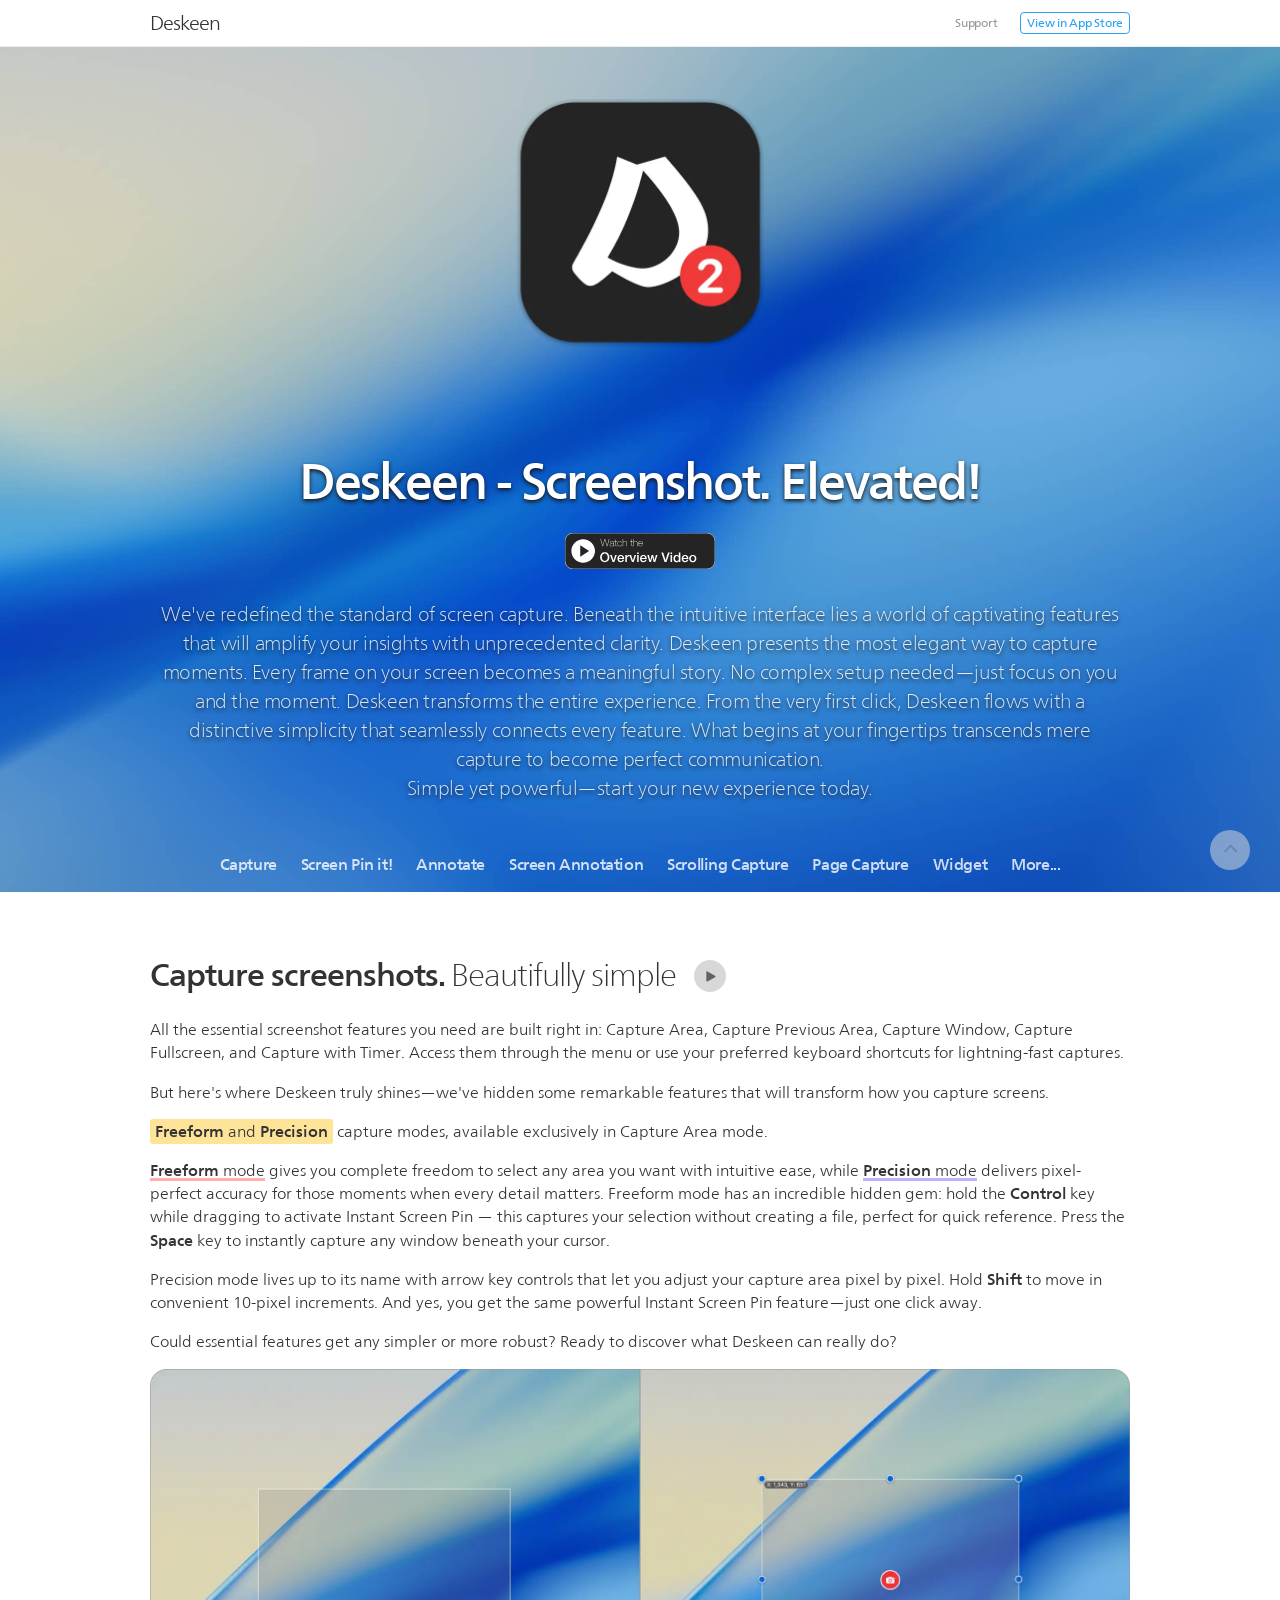
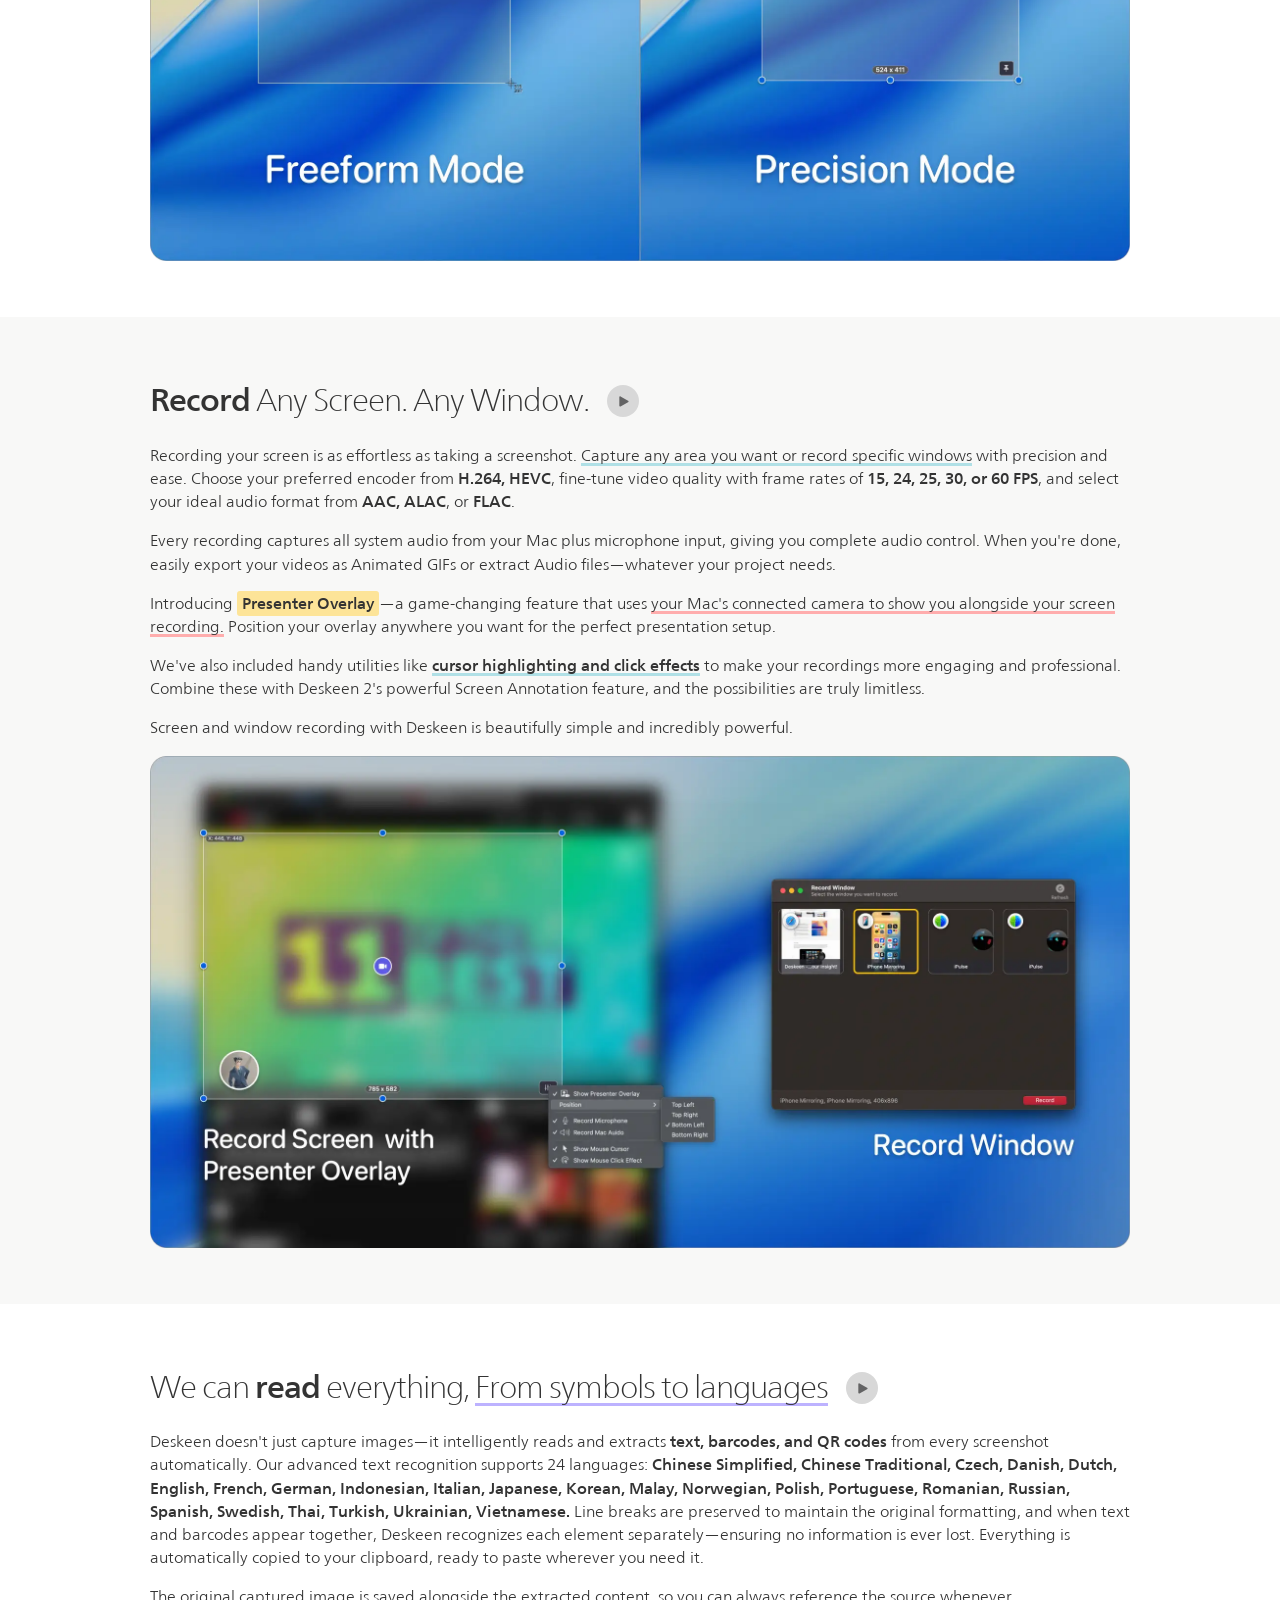
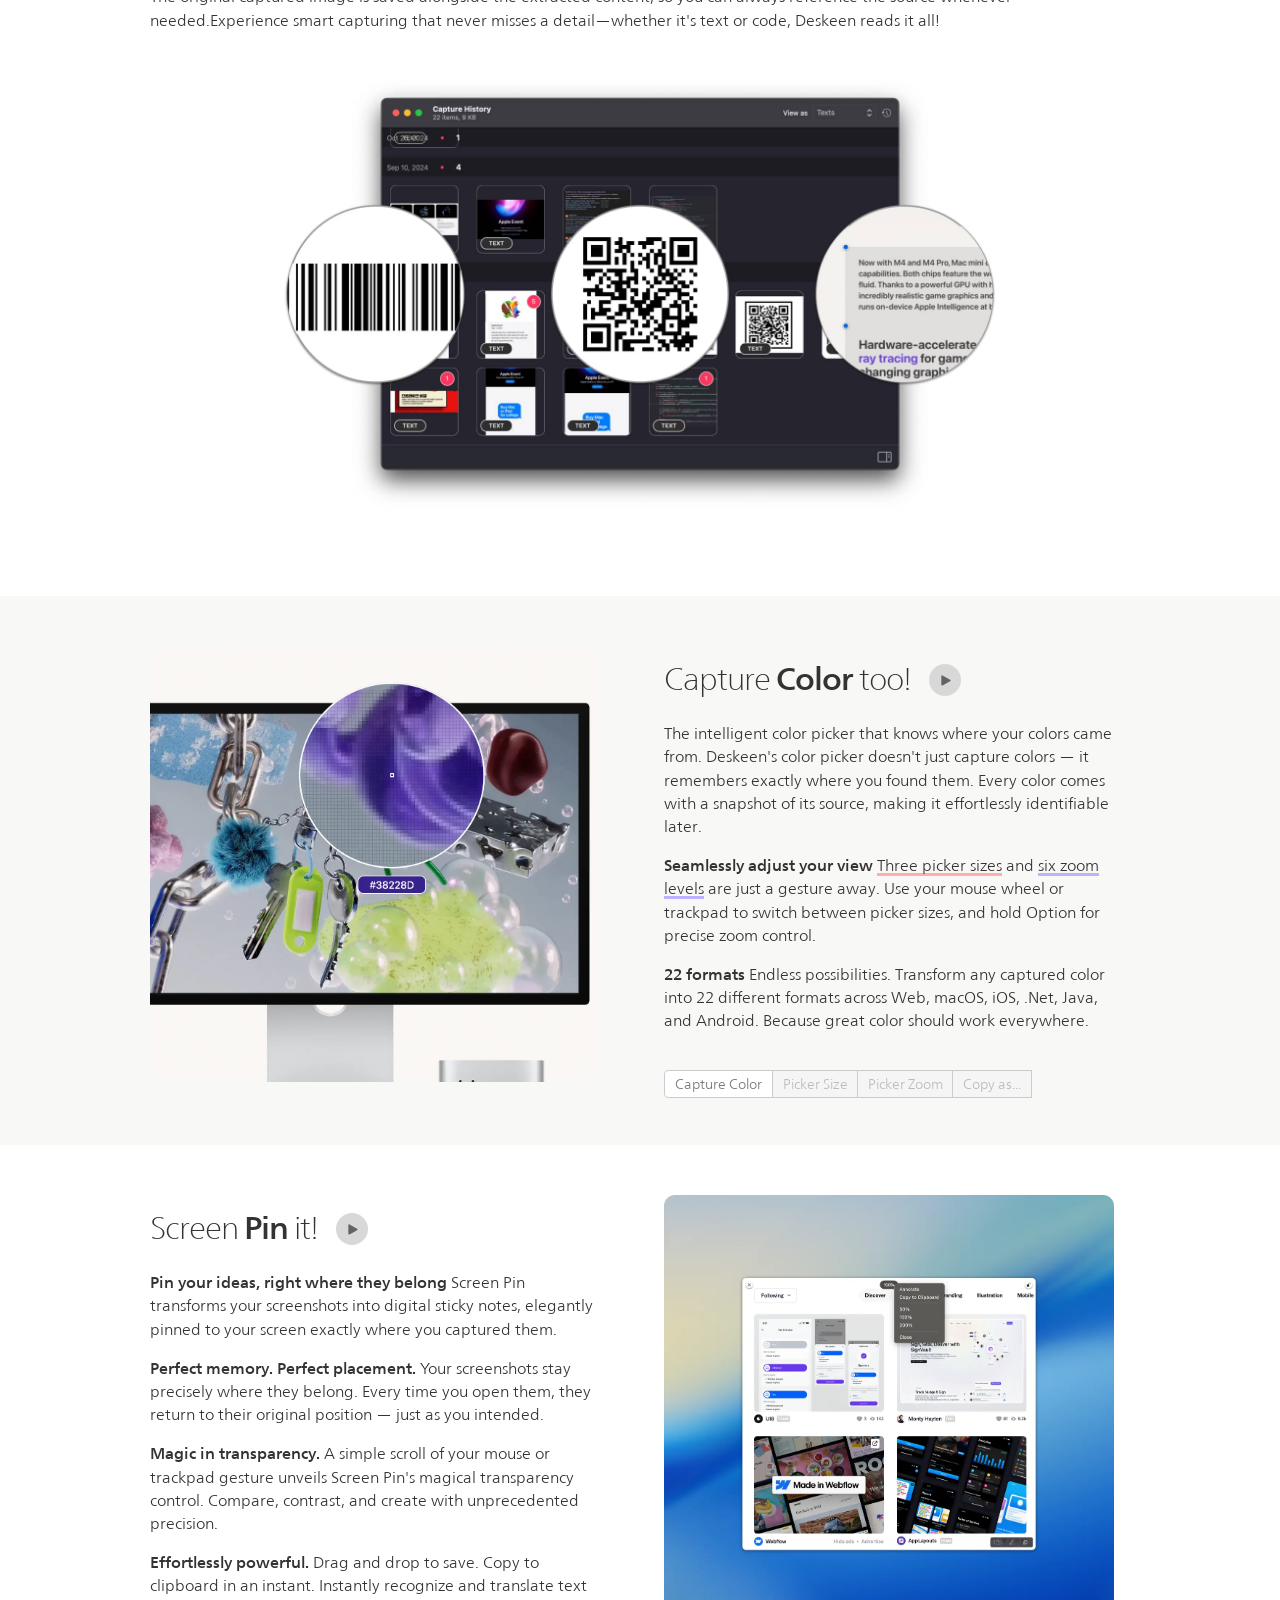
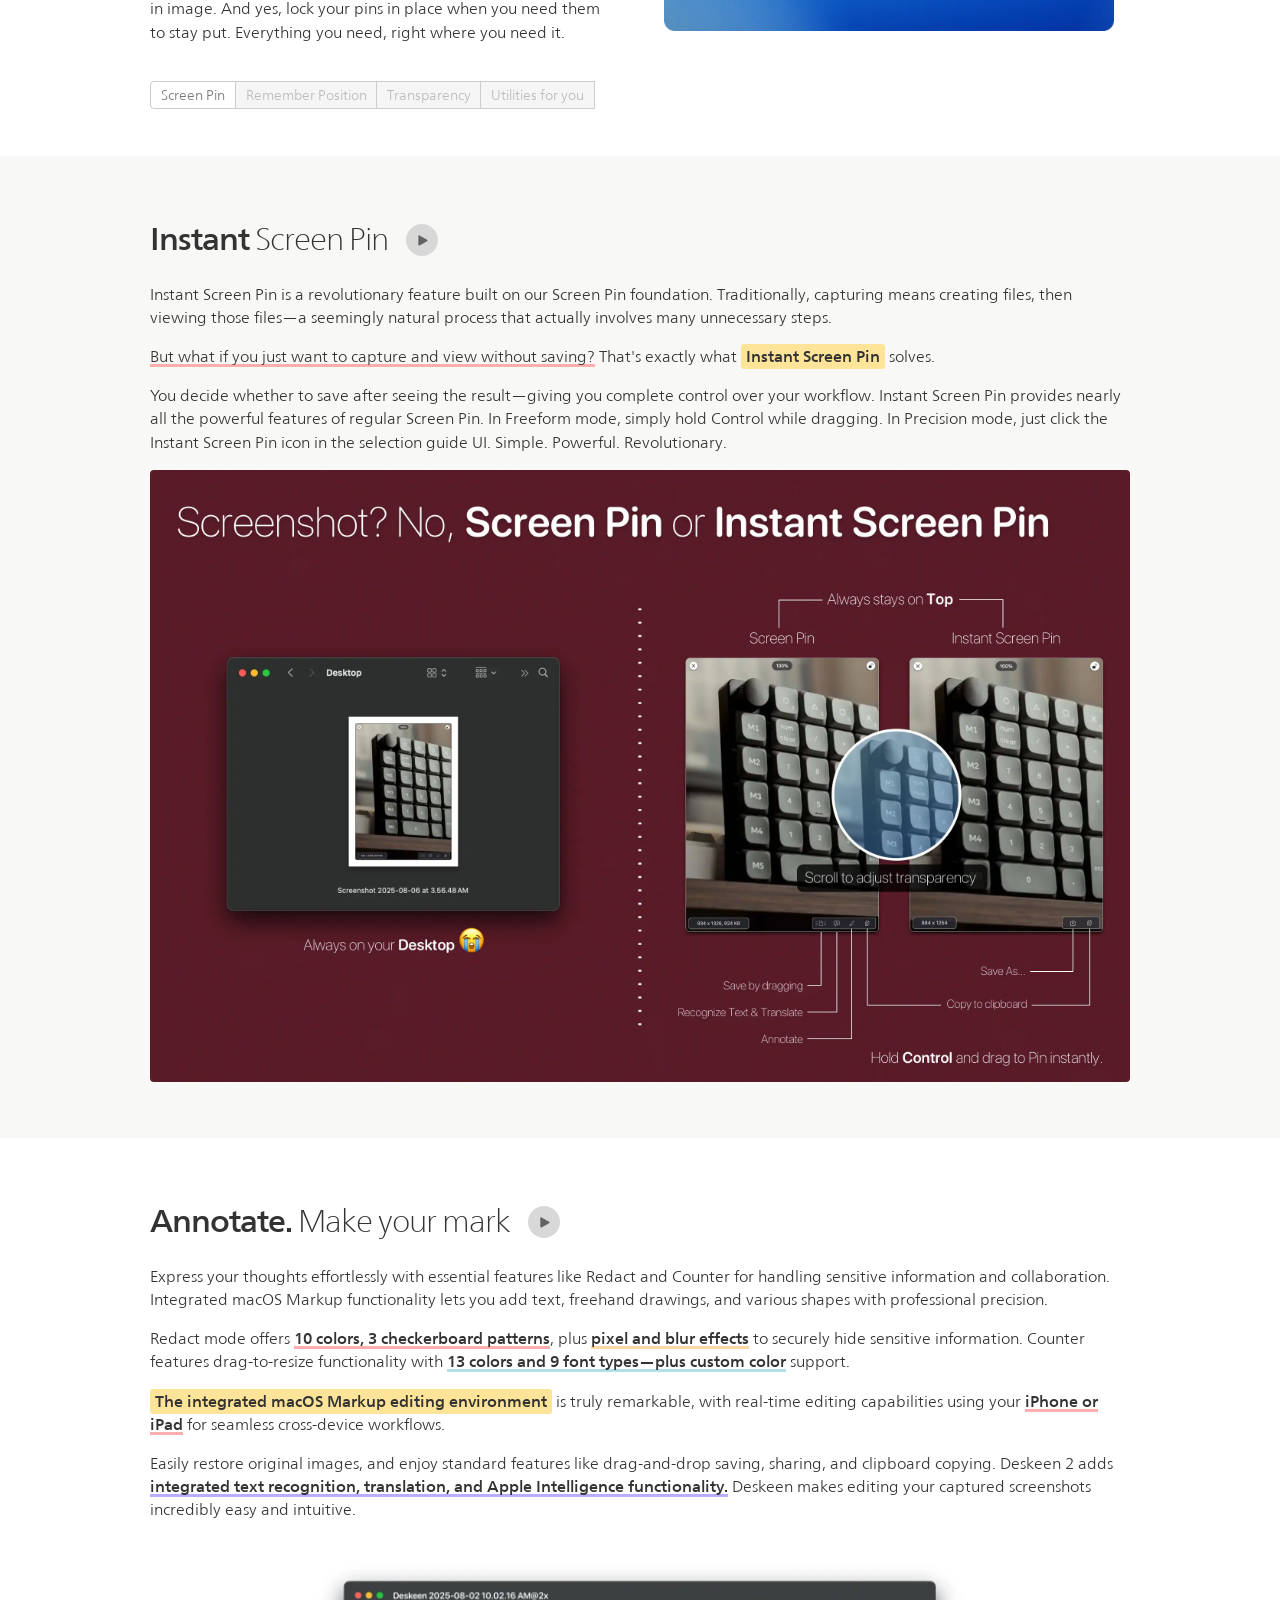
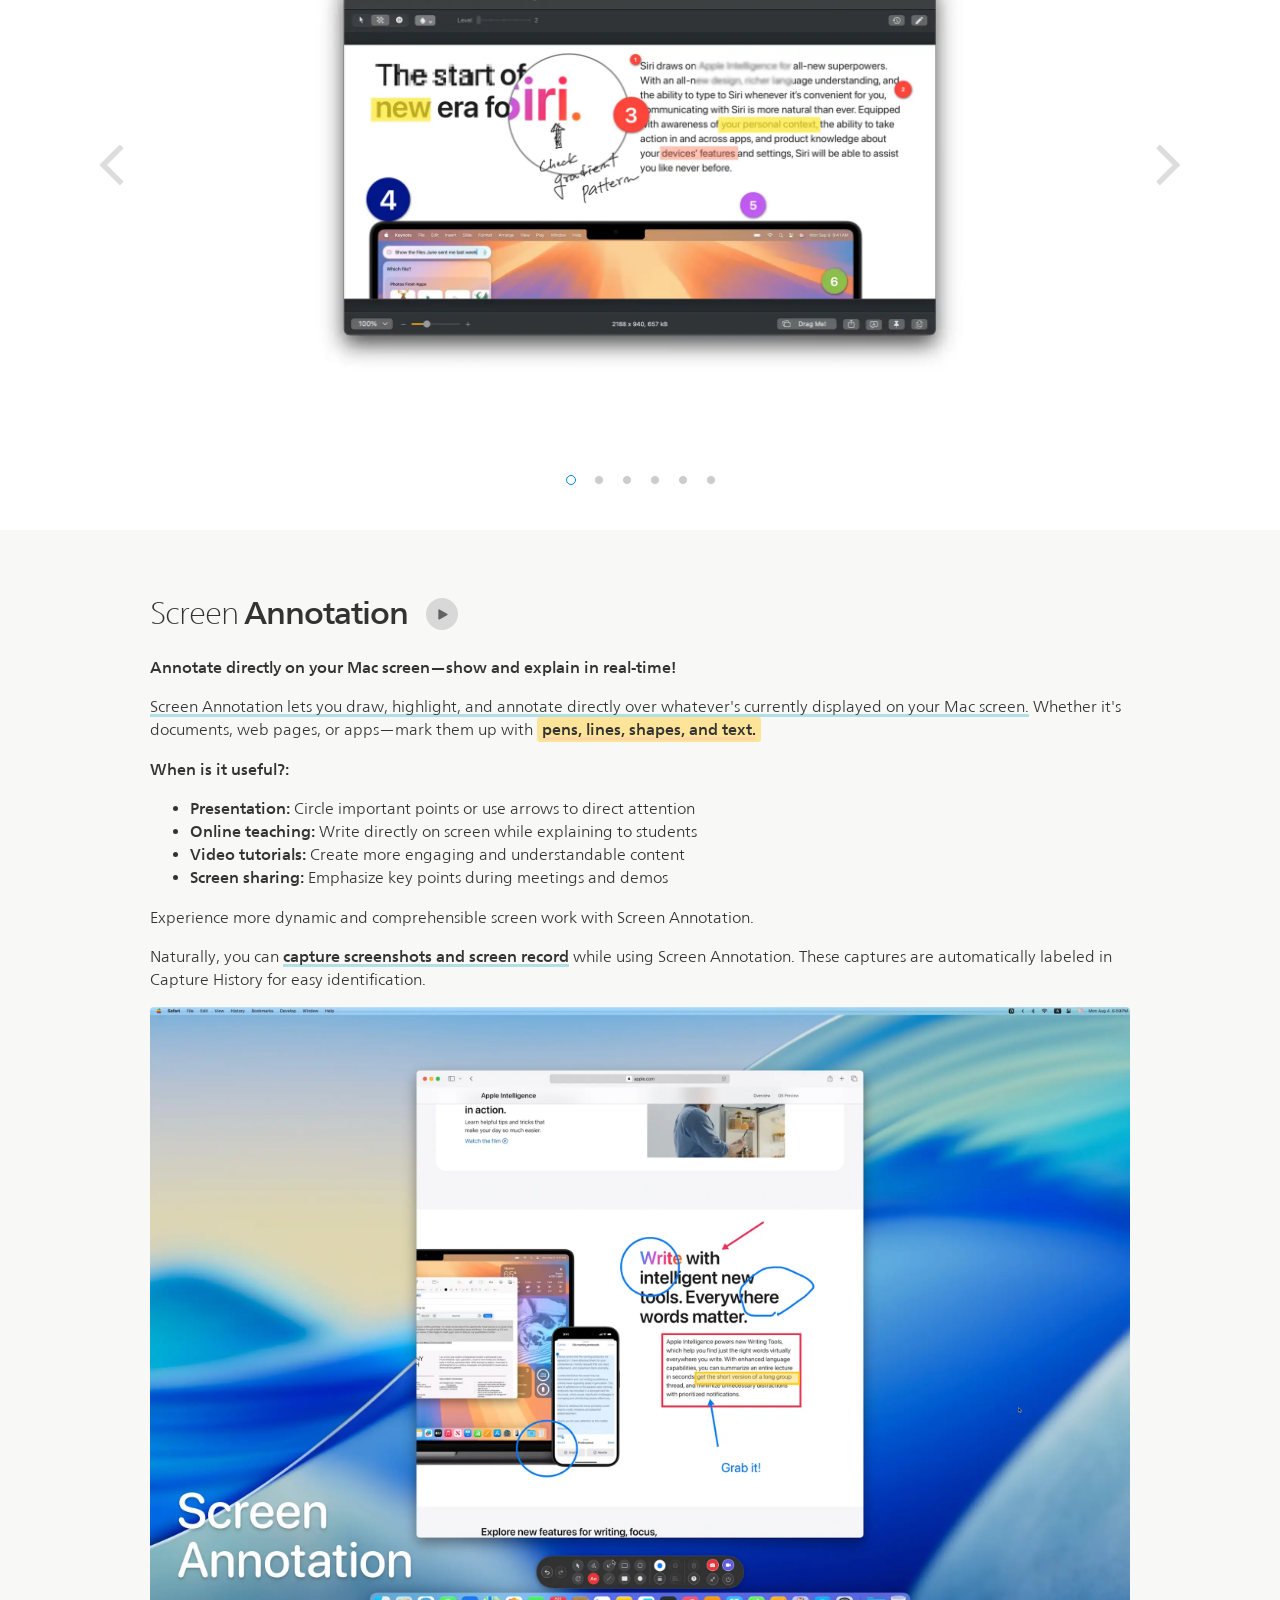
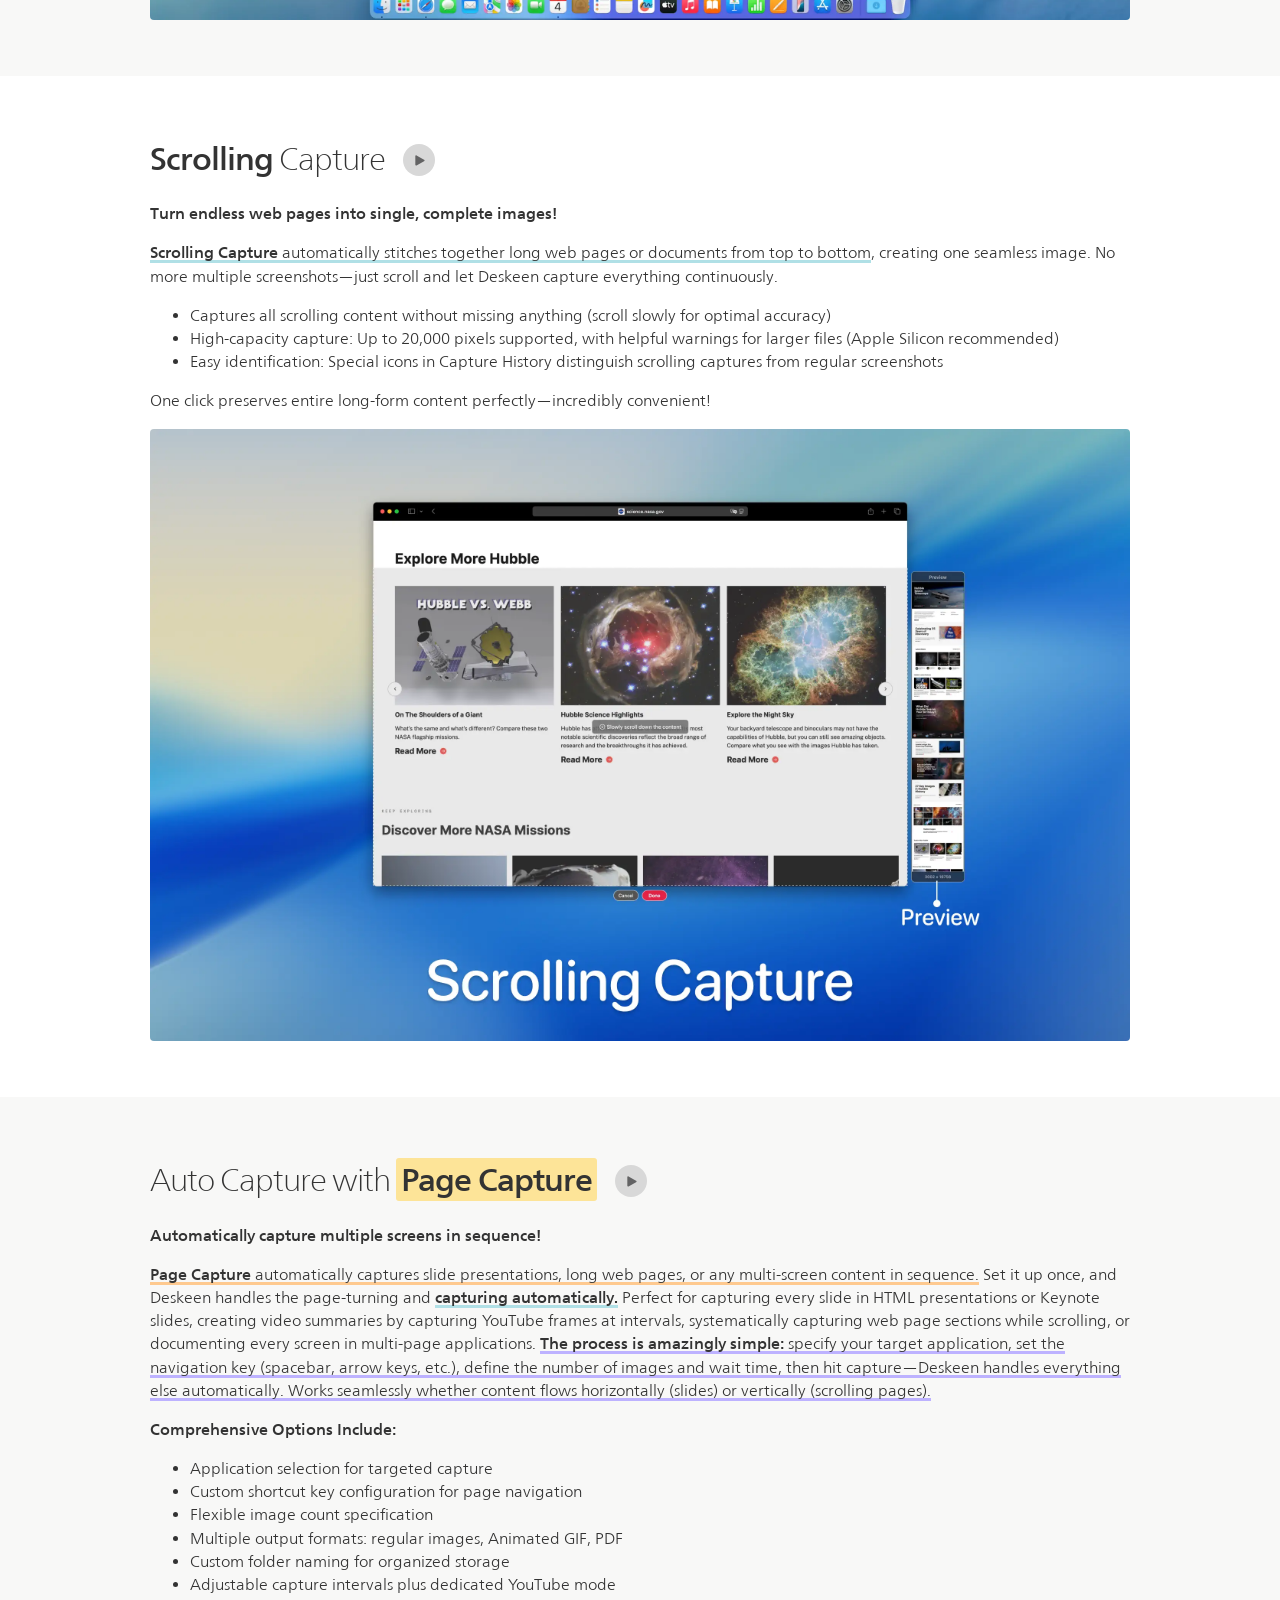
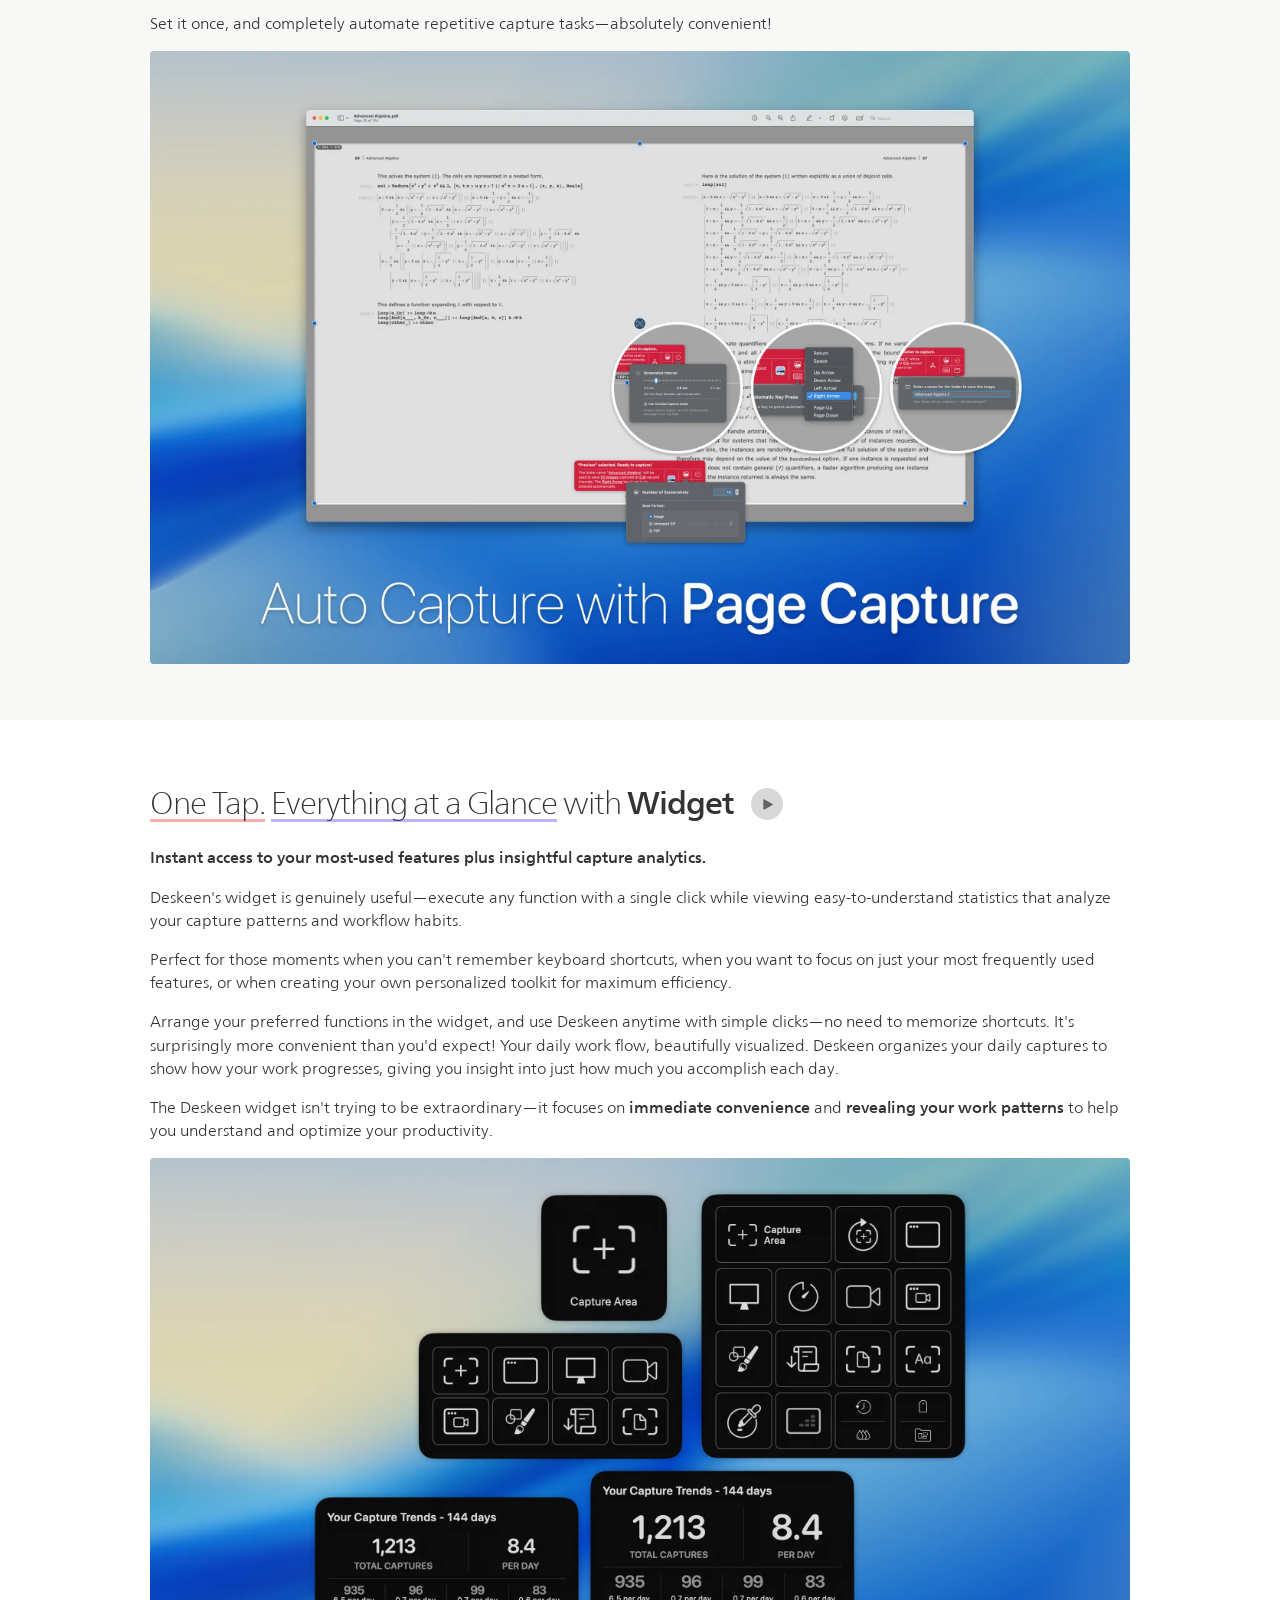
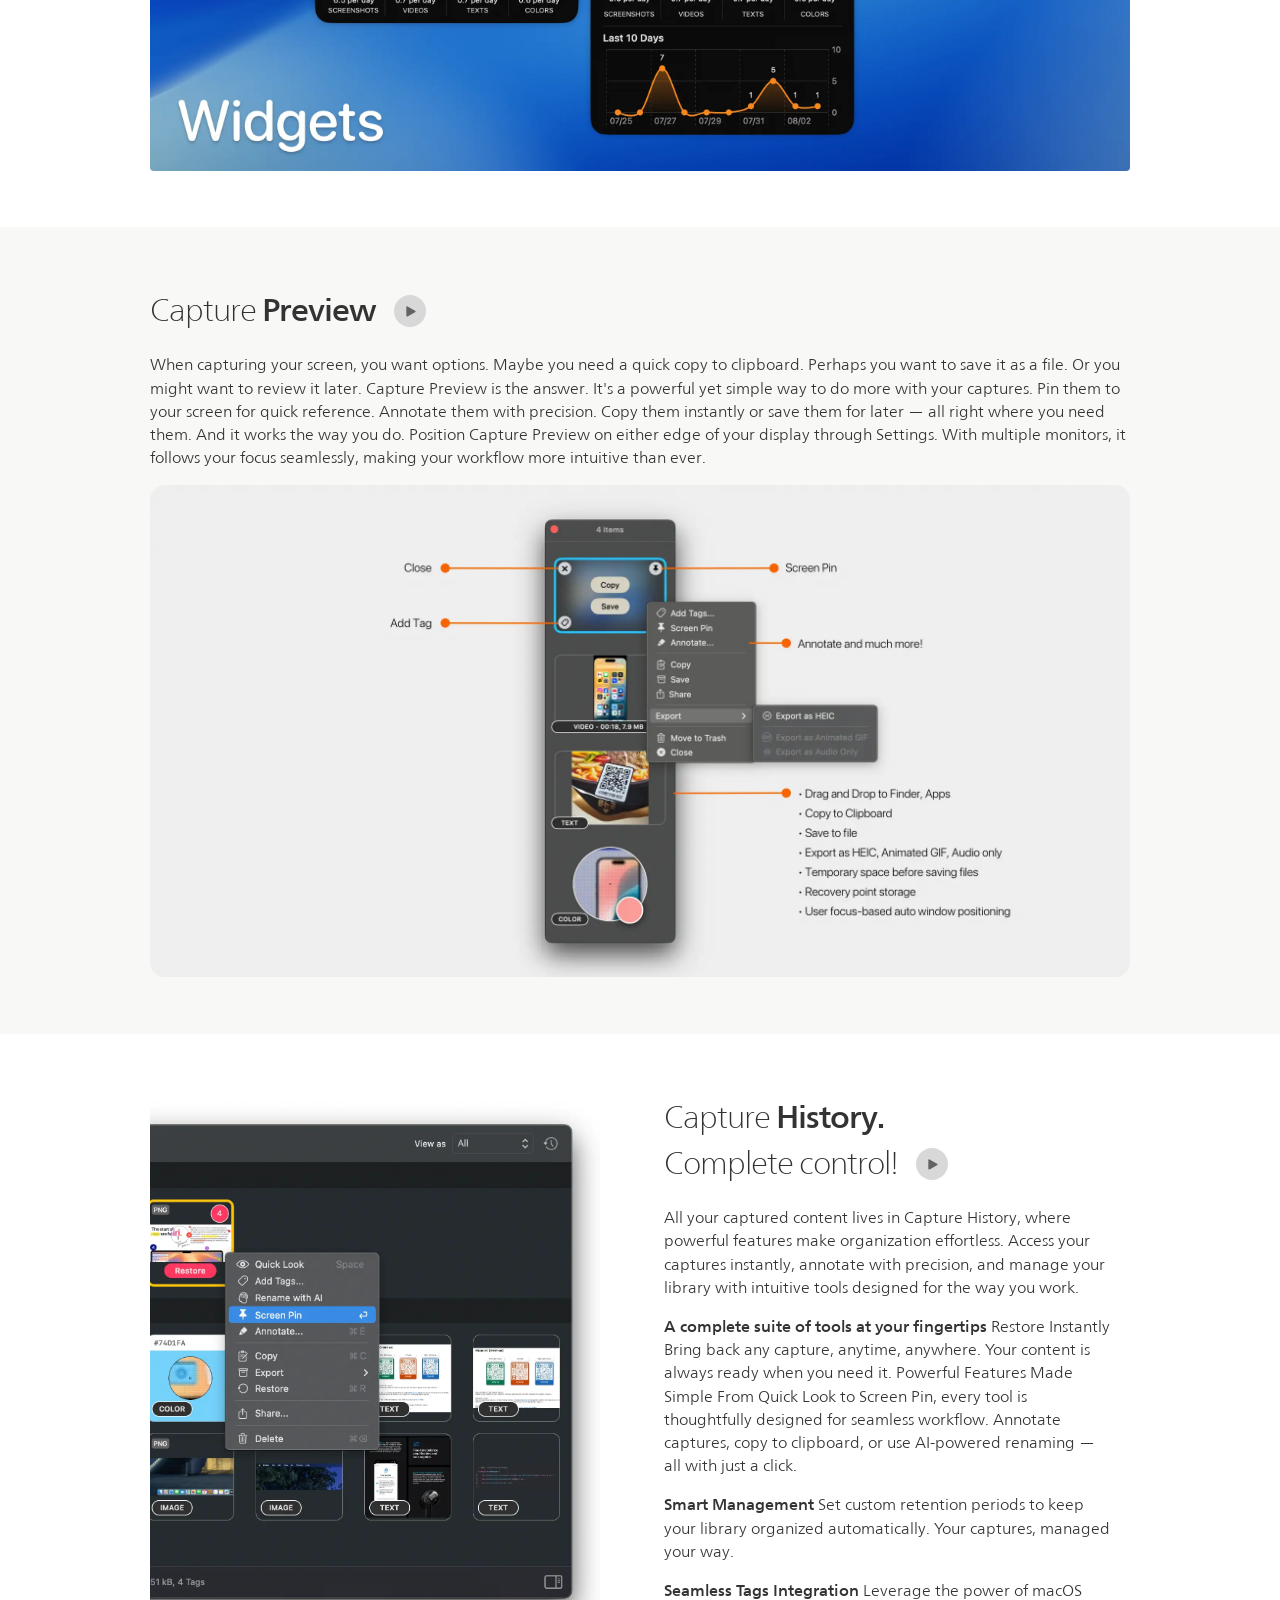
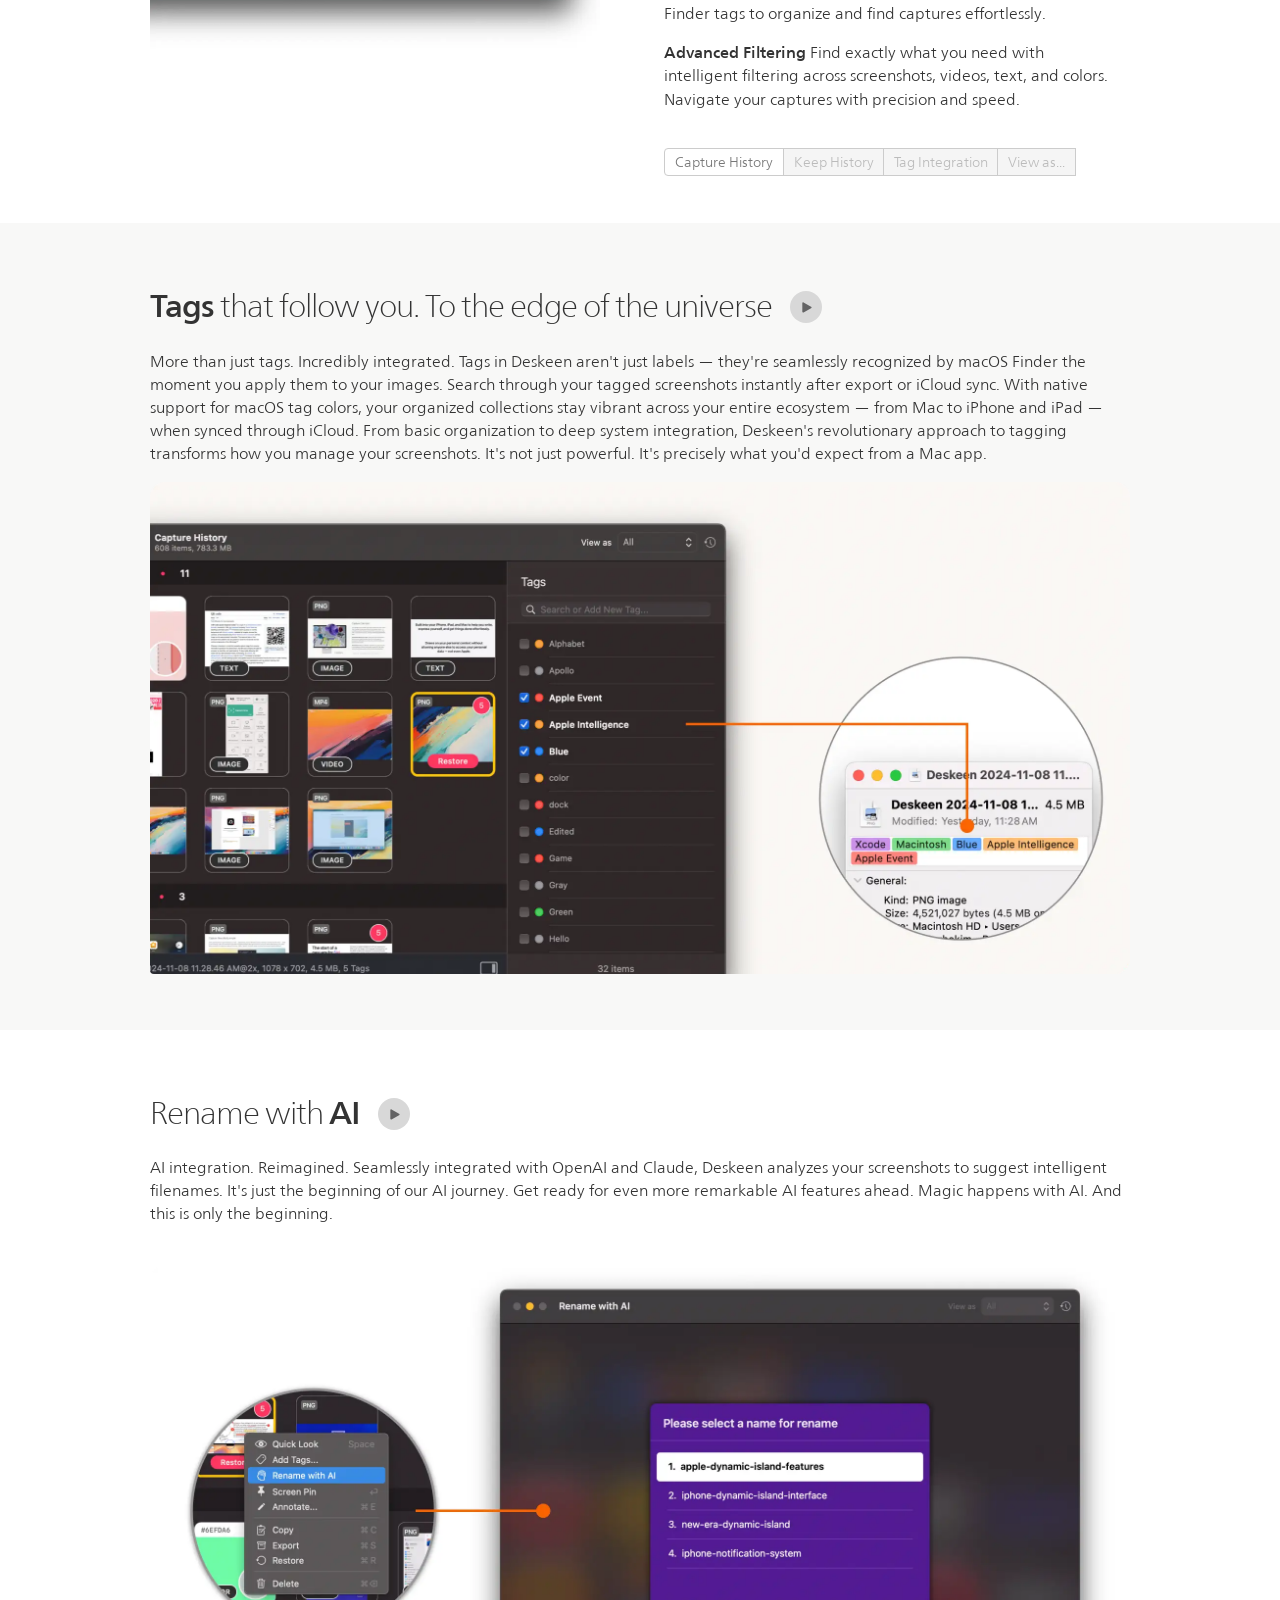
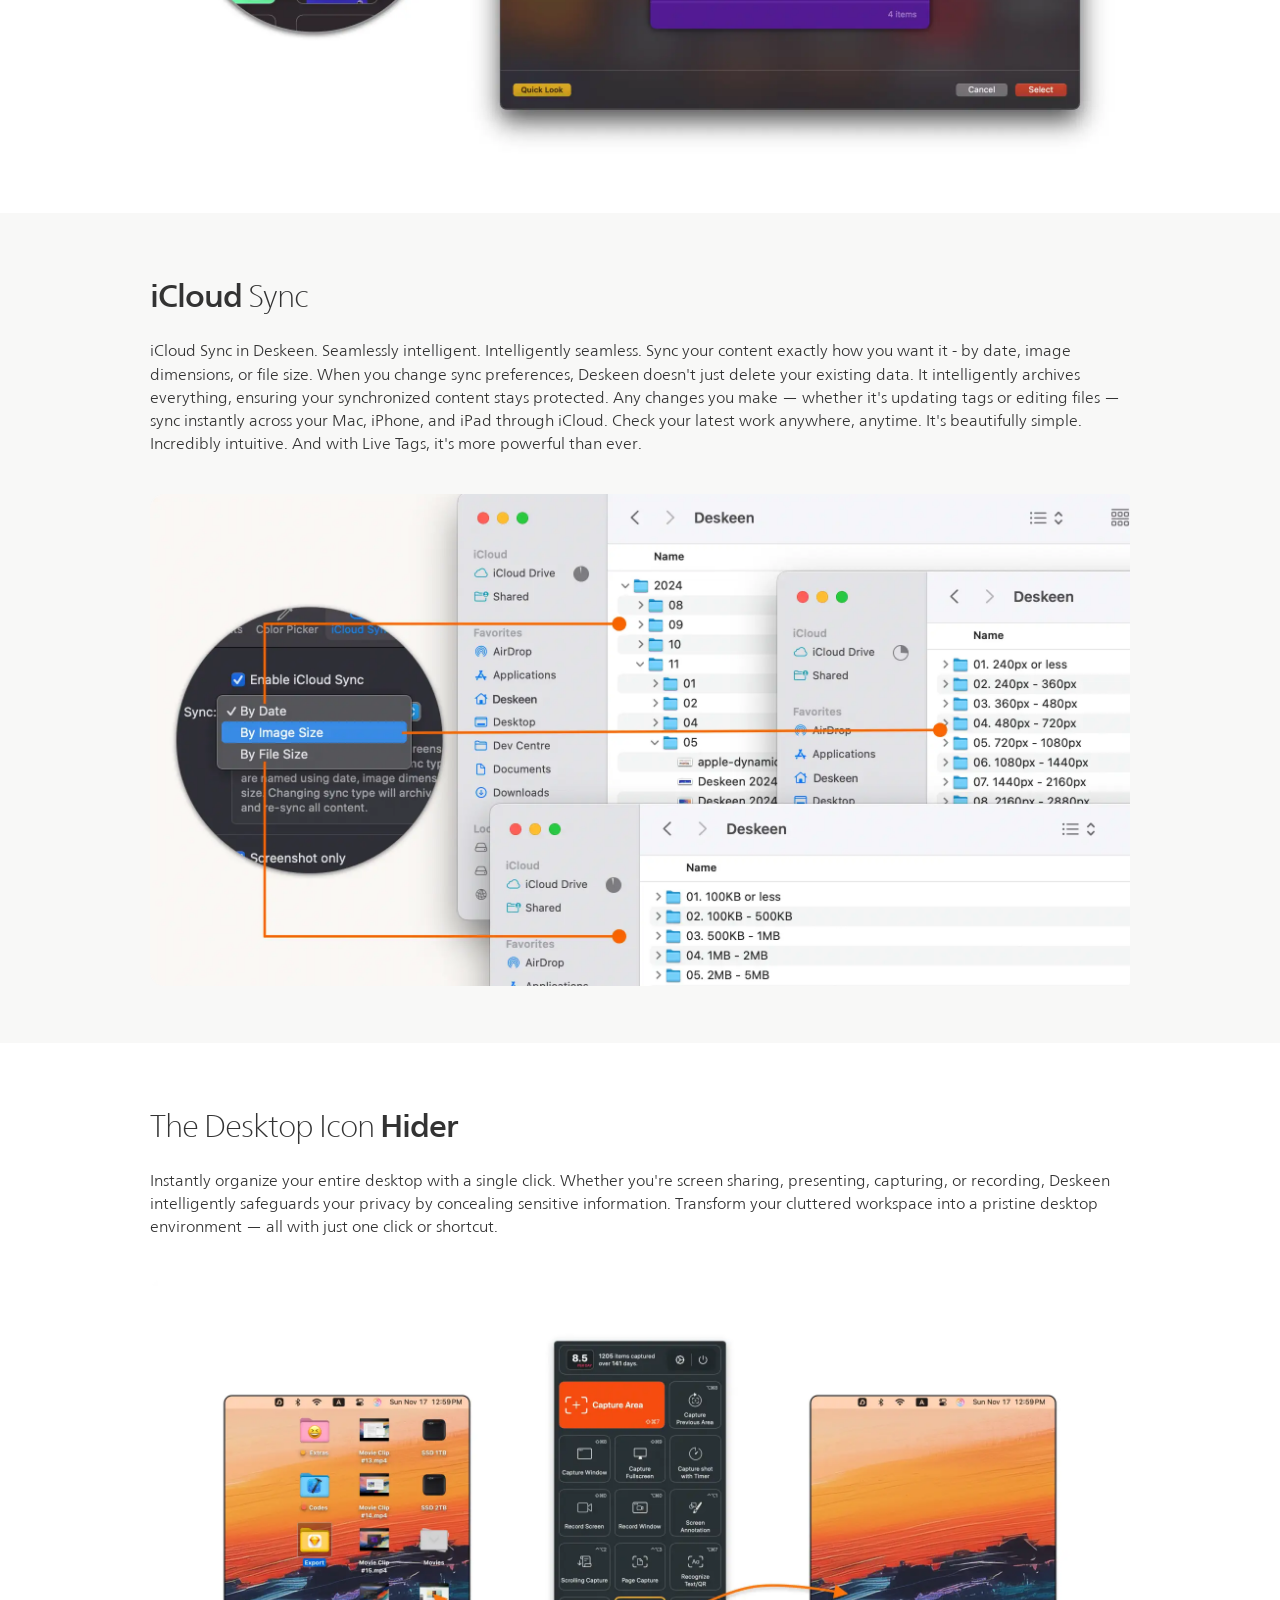
==== index.html @ 4c16723a "Update to 2.0.4" ====
<!DOCTYPE html>
<html lang="en">
<head>
        <meta charset="utf-8">
        <meta http-equiv="X-UA-Compatible" content="IE=edge, chrome=1">
        <meta name="renderer" content="webkit">
        <meta name="viewport" content="width=device-width, initial-scale=1">
        <meta name="description" content="Deskeen &mdash; Screenshot. Elevated! Deskeen is the best screenshot and screen recording app for macOS with Capture Color, OCR, Screen Annotation, Scrolling Capture, Auto Capture with Page Capture, a built-in annotation tool, Capture History, Widgets, Rename with AI, and a lot more.">
        <meta name="keywords" content="screen capture, screenshot, screencapture for mac, screencapture for macos, Deskeen, mac screenshot capture screen, screen recorder, scrolling capture, page capture, screen annotation, widget, images, color, tag, AI">
        <link rel="stylesheet" href="css/font-awesome.css" type="text/css">
        <link rel="stylesheet" href="css/deskeen-macOS.css" type="text/css">
        <link rel="icon" href="images/favicon-deskeen.ico">
        
        <title>Deskeen - Screenshot. Elevated!</title>

        <meta property="og:url" content="http://www.hohoinc.com/" />
        <meta property="og:type" content="website" />
        <meta property="og:title" content="Deskeen" />
        <meta property="og:description" content="Deskeen - Screenshot. Elevated!" />
        <meta property="og:image" content="https://hohoinccom.github.io/main/images/AppIcon.png" />
        
        <meta name="twitter:card" content="summary_large_image" />
        <meta name="twitter:site" content="@hohoincapp" />
        <meta name="twitter:title" content="Deskeen" />
        <meta name="twitter:description" content="Deskeen - Screenshot. Elevated!" />
        <meta name="twitter:url" content="https://x.com/hohoincapp" />
        <meta name="twitter:image" content="https://hohoinccom.github.io/main/images/AppIcon.png" />
        
        <!--[if lt IE 9]>
        <script src="js/html5shiv-3.7.2.min.js"></script>
        <script src="js/respond.min.js"></script>
        <![endif]-->
        
        <!-- YouTube Vide -->
        <link rel="stylesheet" href="fancybox/jquery.fancybox.css">
    
</head>
<body class="features" itemscope itemtype="http://schema.org/SoftwareApplication">
<nav class="site-navigation">
    <div class="container">
        <span class="site-title">Deskeen</span>
        <ul>
        	<!-- <li><a class="nav-link fancybox" href="https://www.youtube.com/embed/c7OyCzhffNQ?version=3&vq=hd1080&autoplay=1" data-fancybox-type="iframe">Watch Video</a></li> -->
            <li><a class="nav-link" href="#deskeen-support">Support</a></li>
            <li class="view-in-app-store"><a class="nav-link link-app-store itunes-download-link" href="https://apps.apple.com/app/id6746357941?mt=12" target="_blank">View in App Store</a></li>
        </ul>
    </div>
</nav>

<div class="site-main">

	<!-- Header -->
    <header class="deskeen">
        <div class="container">
            <!-- <h1>Introducing <span itemprop="name"> Deskeen.</span></h1> -->
            <figure class="deskeen-image"></figure>
			<h1>Deskeen <span itemprop="name"> - Screenshot. Elevated!</span></h1>
            <p class="videobox"><a href="https://www.youtube.com/embed/aredtQXpkLQ?version=3&vq=hd1080&autoplay=1" data-fancybox-type="iframe" class="fancybox"><img src="images/watch-video.svg" width="150"></a></p>
            <p class="intro"><br itemprop="description">We've redefined the standard of screen capture. Beneath the intuitive interface lies a world of captivating features that will amplify your insights with unprecedented clarity.
                Deskeen presents the most elegant way to capture moments. Every frame on your screen becomes a meaningful story. No complex setup needed—just focus on you and the moment. Deskeen transforms the entire experience.
                From the very first click, Deskeen flows with a distinctive simplicity that seamlessly connects every feature. What begins at your fingertips transcends mere capture to become perfect communication.</br>Simple yet powerful—start your new experience today.</span></p>
            <nav class="feature-nav">
                <ul>
                    <li><a href="#feature-deskeen-captur"><strong>Capture</strong></a></li>
                    <li><a href="#feature-deskeen-screen-pin"><strong>Screen Pin it!</strong></a></li>
                    <li><a href="#feature-deskeen-annotate"><strong>Annotate</strong></a></li>
                    <li><a href="#feature-deskeen-screen-annotation"><strong>Screen Annotation</strong></a></li>
                    <li><a href="#feature-deskeen-scrolling-capture"><strong>Scrolling Capture</strong></a></li>
                    <li><a href="#feature-deskeen-page-capture"><strong>Page Capture</strong></a></li>
                    <li><a href="#feature-deskeen-widget"><strong>Widget</strong></a></li>
                    <li><a href="#feature-deskeen-capture-preview"><strong>More...</strong></a></li>
                </ul>
            </nav>
        </div>
    </header>
    
    <!-- Capture. Beautifully simple -->
    <section class="feature horizontal" id="feature-deskeen-capture">
        <div class="container">
                <h2 class="feature-title"><strong>Capture screenshots.</strong> Beautifully simple
                    <a class="fancybox" href="https://www.youtube.com/embed/aredtQXpkLQ?autoplay=1&start=3" data-fancybox-type="iframe" title="Freeform &amp; Precision Capture Mode" style="display: inline-block; margin-left: 12px;"><img src="images/play-button.svg" alt="Freeform &amp; Precision Capture Mode" style="height: 32px; vertical-align: middle; position: relative; top: -2px; border: none;" class="video-button"></a>
                </h2>
                <div class="feature-detail">
                    <p>All the essential screenshot features you need are built right in: Capture Area, Capture Previous Area, Capture Window, Capture Fullscreen, and Capture with Timer. Access them through the menu or use your preferred keyboard shortcuts for lightning-fast captures.</p>
                    <p>But here's where Deskeen truly shines—we've hidden some remarkable features that will transform how you capture screens.</p>
                    <p><span class="highlight-yellow"><strong>Freeform</strong> and <strong>Precision</strong></span> capture modes, available exclusively in Capture Area mode.</p>
                    <p><span class="highlight-bottom-line-light-red"><strong>Freeform</strong> mode</span> gives you complete freedom to select any area you want with intuitive ease, while <span class="highlight-bottom-line-light-purple"><strong>Precision</strong> mode</span> delivers pixel-perfect accuracy for those moments when every detail matters. Freeform mode has an incredible hidden gem: hold the <strong>Control</strong> key while dragging to activate Instant Screen Pin — this captures your selection without creating a file, perfect for quick reference. Press the <strong>Space</strong> key to instantly capture any window beneath your cursor.</p>
                    <p>Precision mode lives up to its name with arrow key controls that let you adjust your capture area pixel by pixel. Hold <strong>Shift</strong> to move in convenient 10-pixel increments. And yes, you get the same powerful Instant Screen Pin feature—just one click away.</p>
                    <p>Could essential features get any simpler or more robust? Ready to discover what Deskeen can really do?</p>
                    <img class="gallery-image lightbox" src="images/deskeen-capture.webp" alt="Deskeen">
                </div>
        </div>
    </section>

    <!-- Record Screen, Window -->
    <section class="feature horizontal" id="feature-deskeen-screen-record">
    	<div class="container">
            <h2 class="feature-title"><strong>Record</strong> Any Screen. Any Window.
                <a class="fancybox" href="https://www.youtube.com/embed/aredtQXpkLQ?autoplay=1&start=52" data-fancybox-type="iframe" title="Record Screen, Window" style="display: inline-block; margin-left: 12px;"><img src="images/play-button.svg" alt="Record Screen, Window" style="height: 32px; vertical-align: middle; position: relative; top: -2px; border: none;" class="video-button"></a>
            </h2>
            <div class="feature-detail">
                    <p>Recording your screen is as effortless as taking a screenshot. <span class="highlight-bottom-line-sky-blue">Capture any area you want or record specific windows</span> with precision and ease. Choose your preferred encoder from <strong>H.264, HEVC</strong>, fine-tune video quality with frame rates of <strong>15, 24, 25, 30, or 60 FPS</strong>, and select your ideal audio format from <strong>AAC, ALAC</strong>, or <strong>FLAC</strong>.</p>
                    <p>Every recording captures all system audio from your Mac plus microphone input, giving you complete audio control. When you're done, easily export your videos as Animated GIFs or extract Audio files—whatever your project needs.</p>
                    <p>Introducing <span class="highlight-yellow"><strong>Presenter Overlay</strong></span>—a game-changing feature that uses <span class="highlight-bottom-line-light-red">your Mac's connected camera to show you alongside your screen recording.</span> Position your overlay anywhere you want for the perfect presentation setup.</p>
                    <p>We've also included handy utilities like <strong><span class="highlight-bottom-line-sky-blue">cursor highlighting and click effects</span></strong> to make your recordings more engaging and professional. Combine these with Deskeen 2's powerful Screen Annotation feature, and the possibilities are truly limitless.</p>
                    <p>Screen and window recording with Deskeen is beautifully simple and incredibly powerful.</p>
                    <img class="gallery-image lightbox" src="images/deskeen-screen-record.webp" alt="Deskeen">
            </div>
        </div>
    </section>
        
    <!-- We read everything. From symbols to languages -->
    <section class="feature horizontal" id="feature-deskeen-capture-symbol-and-text">
        <div class="container">
                <h2 class="feature-title">We can <strong>read</strong> everything, <span class="highlight-bottom-line-light-purple">From symbols to languages</span>
                    <a class="fancybox" href="https://www.youtube.com/embed/aredtQXpkLQ?autoplay=1&start=39" data-fancybox-type="iframe" title="Capture Text" style="display: inline-block; margin-left: 12px;"><img src="images/play-button.svg" alt="Capture Text" style="height: 32px; vertical-align: middle; position: relative; top: -2px; border: none;" class="video-button"></a>
                </h2>
                <div class="feature-detail">
                    <p>Deskeen doesn't just capture images—it intelligently reads and extracts <strong>text, barcodes, and QR codes</strong> from every screenshot automatically. Our advanced text recognition supports 24 languages: <strong>Chinese Simplified, Chinese Traditional, Czech, Danish, Dutch, English, French, German, Indonesian, Italian, Japanese, Korean, Malay, Norwegian, Polish, Portuguese, Romanian, Russian, Spanish, Swedish, Thai, Turkish, Ukrainian, Vietnamese.</strong>
                        Line breaks are preserved to maintain the original formatting, and when text and barcodes appear together, Deskeen recognizes each element separately—ensuring no information is ever lost. Everything is automatically copied to your clipboard, ready to paste wherever you need it.</p>
                        <p>The original captured image is saved alongside the extracted content, so you can always reference the source whenever needed.Experience smart capturing that never misses a detail—whether it's text or code, Deskeen reads it all!</p>
                    <img class="gallery-image lightbox" src="images/deskeen-capture-text.jpg" alt="Deskeen">
                </div>
        </div>
    </section>
    
    <!-- Capture Color too! -->
    <section class="feature horizontal" id="feature-deskeen-capture-color">
        <div class="container">
            <div class="column image">
                <img class="feature-image light switch-target-noanimation" src="images/deskeen-capture-color.webp" data-group="capture-color" data-target="color-picker" alt="Deskeen">
                <img class="feature-image light switch-target-noanimation" src="images/deskeen-capture-color-2.webp" style="display: none" data-group="capture-color" data-target="color-picker-size" alt="Deskeen">
                <img class="feature-image light switch-target-noanimation" src="images/deskeen-capture-color-3.webp" style="display: none" data-group="capture-color" data-target="color-picker-zoom-size" alt="Deskeen">
                    <img class="feature-image light switch-target-noanimation" src="images/deskeen-capture-color-4.webp" style="display: none" data-group="capture-color" data-target="color-picker-colors" alt="Deskeen">
                    
            </div>
            <div class="column">
                <h2 class="feature-title">Capture <strong>Color</strong> too!
                    <a class="fancybox" href="https://www.youtube.com/embed/aredtQXpkLQ?autoplay=1&start=46" data-fancybox-type="iframe" title="Capture Color" style="display: inline-block; margin-left: 12px;"><img src="images/play-button.svg" alt="Capture Color" style="height: 32px; vertical-align: middle; position: relative; top: -2px; border: none;" class="video-button"></a>
                </h2>
                <div class="feature-detail">
                    <p class="feature-sub-content">The intelligent color picker that knows where your colors came from.
                    Deskeen's color picker doesn't just capture colors — it remembers exactly where you found them. Every color comes with a snapshot of its source, making it effortlessly identifiable later.</p>
                    <p class="feature-sub-content"><strong>Seamlessly adjust your view</strong> <span class="highlight-bottom-line-light-red">Three picker sizes</span> and  <span class="highlight-bottom-line-light-purple">six zoom levels</span> are just a gesture away. Use your mouse wheel or trackpad to switch between picker sizes, and hold Option for precise zoom control.</p>
                    <p class="feature-sub-content"><strong>22 formats</strong> Endless possibilities. Transform any captured color into 22 different formats across Web, macOS, iOS, .Net, Java, and Android. Because great color should work everywhere.</p>
                    <p class="switch-button-group"><br>
                        <a href="#" class="switch-button left-button active" data-group="capture-color" data-target="color-picker">Capture Color</a><a href="#" class="switch-button middle-button" data-group="capture-color" data-target="color-picker-size">Picker Size</a><a href="#" class="switch-button middle-button" data-group="capture-color" data-target="color-picker-zoom-size">Picker Zoom</a><a href="#" class="switch-button middle-button" data-group="capture-color" data-target="color-picker-colors">Copy as...</a></p>
                </div>
            </div>
        </div>
    </section>

    <!-- Screen Pin it! -->
    <section class="feature horizontal" id="feature-deskeen-screen-pin">
	    <div class="container">
	        <div class="column">
	            <h2 class="feature-title">Screen <strong>Pin</strong> it!
                    <a class="fancybox" href="https://www.youtube.com/embed/aredtQXpkLQ?autoplay=1&start=76" data-fancybox-type="iframe" title="Screen Pin" style="display: inline-block; margin-left: 12px;"><img src="images/play-button.svg" alt="Screen Pin" style="height: 32px; vertical-align: middle; position: relative; top: -2px; border: none;" class="video-button"></a>
                </h2>
	            <div class="feature-detail">
	                <p class="feature-sub-content"><strong>Pin your ideas, right where they belong</strong> Screen Pin transforms your screenshots into digital sticky notes, elegantly pinned to your screen exactly where you captured them.</p>
	                <p class="feature-sub-content"><strong>Perfect memory. Perfect placement.</strong> Your screenshots stay precisely where they belong. Every time you open them, they return to their original position — just as you intended.</p>
                    <p class="feature-sub-content"><strong>Magic in transparency.</strong> A simple scroll of your mouse or trackpad gesture unveils Screen Pin's magical transparency control. Compare, contrast, and create with unprecedented precision.</p>
                    <p class="feature-sub-content"><strong>Effortlessly powerful.</strong> Drag and drop to save. Copy to clipboard in an instant. Instantly recognize and translate text in image. And yes, lock your pins in place when you need them to stay put. Everything you need, right where you need it.</p>
	                <p class="switch-button-group"><br>
	                	<a href="#" class="switch-button left-button active" data-group="sreenpin" data-target="sreenpin-1">Screen Pin</a><a href="#" class="switch-button middle-button" data-group="sreenpin" data-target="sreenpin-2">Remember Position</a><a href="#" class="switch-button middle-button" data-group="sreenpin" data-target="sreenpin-3">Transparency</a><a href="#" class="switch-button middle-button" data-group="sreenpin" data-target="sreenpin-4">Utilities for you</a></p>
	            </div>
	        </div>
	        <div class="column image">
	            <img class="feature-image light switch-target-noanimation" src="images/deskeen-capture-screen-pin-1.webp" data-group="sreenpin" data-target="sreenpin-1" alt="Deskeen">
                <img class="feature-image light switch-target-noanimation" src="images/deskeen-capture-screen-pin-2.webp" style="display: none" data-group="sreenpin" data-target="sreenpin-2" alt="Deskeen">
                <img class="feature-image light switch-target-noanimation" src="images/deskeen-capture-screen-pin-3.webp" style="display: none" data-group="sreenpin" data-target="sreenpin-3" alt="Deskeen">
	            <img class="feature-image light switch-target-noanimation" src="images/deskeen-capture-screen-pin-4.webp" style="display: none" data-group="sreenpin" data-target="sreenpin-4" alt="Deskeen">
	        </div>
	    </div>
	</section>

    <!--- Instant Screen Pin -->
    <section class="feature horizontal" id="feature-deskeen-screen-pin">
        <div class="container">
                <h2 class="feature-title"><strong>Instant</strong> Screen Pin
                    <a class="fancybox" href="https://www.youtube.com/embed/aredtQXpkLQ?autoplay=1&start=26" data-fancybox-type="iframe" title="Instant Screen Pin" style="display: inline-block; margin-left: 12px;"><img src="images/play-button.svg" alt="Instant Screen Pin" style="height: 32px; vertical-align: middle; position: relative; top: -2px; border: none;" class="video-button"></a>
                </h2>
                <div class="feature-detail">
                    <p>Instant Screen Pin is a revolutionary feature built on our Screen Pin foundation. Traditionally, capturing means creating files, then viewing those files—a seemingly natural process that actually involves many unnecessary steps.</p>
                    <p><span class="highlight-bottom-line-light-red">But what if you just want to capture and view without saving?</span> That's exactly what <span class="highlight-yellow"><strong>Instant Screen Pin</strong></span> solves.</p>
                    <p>You decide whether to save after seeing the result—giving you complete control over your workflow.
                        Instant Screen Pin provides nearly all the powerful features of regular Screen Pin. In Freeform mode, simply hold Control while dragging. In Precision mode, just click the Instant Screen Pin icon in the selection guide UI. Simple. Powerful. Revolutionary.</p>
                    <img class="gallery-image lightbox" src="images/deskeen-instant-screen-pin.webp" alt="Deskeen">
                </div>
        </div>
    </section>

    <!-- Annotate -->
    <section class="feature horizontal" id="feature-deskeen-annotate">
        <div class="container">
            <h2 class="feature-title"><strong>Annotate.</strong> Make your mark
                <a class="fancybox" href="https://www.youtube.com/embed/aredtQXpkLQ?autoplay=1&start=86" data-fancybox-type="iframe" title="Annotate" style="display: inline-block; margin-left: 12px;"><img src="images/play-button.svg" alt="Annotate" style="height: 32px; vertical-align: middle; position: relative; top: -2px; border: none;" class="video-button"></a>
            </h2>
            <div class="feature-detail">
                <p>Express your thoughts effortlessly with essential features like Redact and Counter for handling sensitive information and collaboration. Integrated macOS Markup functionality lets you add text, freehand drawings, and various shapes with professional precision.</p>
                <p>Redact mode offers <strong><span class="highlight-bottom-line-light-red">10 colors, 3 checkerboard patterns</span></strong>, plus <span class="highlight-bottom-line-light-orange"><strong>pixel and blur effects</strong></span> to securely hide sensitive information. Counter features drag-to-resize functionality with <span class="highlight-bottom-line-sky-blue"><strong>13 colors and 9 font types—plus custom color</strong></span> support.</p>
                <p><span class="highlight-yellow"><strong>The integrated macOS Markup editing environment</strong></span> is truly remarkable, with real-time editing capabilities using your <span class="highlight-bottom-line-light-red"><strong>iPhone or iPad</strong></span> for seamless cross-device workflows.</p>
                <p>Easily restore original images, and enjoy standard features like drag-and-drop saving, sharing, and clipboard copying. Deskeen 2 adds <span class="highlight-bottom-line-brighter-purple"><strong>integrated text recognition, translation, and Apple Intelligence functionality.</strong></span> Deskeen makes editing your captured screenshots incredibly easy and intuitive.</p>
            </div>
            <div class="gallery2">
                    <div class="images">
                        <img class="gallery2-image placeholder-image" src="images/deskeen-capture-annote-1.webp" alt="Deskeen">
                        <figure class="gallery2-content current" data-organize-id="1">
                            <img class="gallery2-image light" src="images/deskeen-capture-annote-1.webp" alt="Deskeen">
                            <figcaption>
                                <p class="caption"></p>
                            </figcaption>
                        </figure>
                        <figure class="gallery2-content" data-organize-id="2">
                            <img class="gallery2-image light" src="images/deskeen-capture-annote-2.webp" alt="Deskeen">
                            <figcaption>
                                <p class="caption">Redact</p>
                            </figcaption>
                        </figure>
                        <figure class="gallery2-content" data-organize-id="3">
                            <img class="gallery2-image" src="images/deskeen-capture-annote-3.webp" alt="Deskeen">
                            <figcaption>
                                <p class="caption">Counter</p>
                            </figcaption>
                        </figure>
                        <figure class="gallery2-content" data-organize-id="4">
                            <img class="gallery2-image" src="images/deskeen-capture-annote-4.webp" alt="Deskeen">
                            <figcaption>
                                <p class="caption">Markup</p>
                            </figcaption>
                        </figure>
                        <figure class="gallery2-content" data-organize-id="5">
                            <img class="gallery2-image" src="images/deskeen-capture-annote-5.webp" alt="Deskeen">
                            <figcaption>
                                <p class="caption">Markup image on iPhone/iPad</p>
                            </figcaption>
                        </figure>
                        <figure class="gallery2-content" data-organize-id="6">
                            <img class="gallery2-image" src="images/deskeen-capture-annote-6.webp" alt="Deskeen">
                            <figcaption>
                                <p class="caption">Restore Original</p>
                            </figcaption>
                        </figure>
                        <nav class="gallery2-image-nav">
                            <ul>
                                <li><a href="#" class="gallery2-image-nav-item previous" id="prev-organize" aria-label="Previous"></a></li>
                                <li><a href="#" class="gallery2-image-nav-item next" id="next-organize" aria-label="Next"></a></li>
                            </ul>
                        </nav>
                    </div>
                    <nav class="gallery2-nav">
                        <ul>
                            <li><a href="#" class="gallery2-nav-item organize-navigator current" data-organize-id="1"></a></li>
                            <li><a href="#" class="gallery2-nav-item organize-navigator" data-organize-id="2"></a></li>
                            <li><a href="#" class="gallery2-nav-item organize-navigator" data-organize-id="3"></a></li>
                            <li><a href="#" class="gallery2-nav-item organize-navigator" data-organize-id="4"></a></li>
                            <li><a href="#" class="gallery2-nav-item organize-navigator" data-organize-id="5"></a></li>
                            <li><a href="#" class="gallery2-nav-item organize-navigator" data-organize-id="6"></a></li>
                        </ul>
                    </nav>
            </div>
        </div>
    </section>

    <!-- Screen Annotation -->
    <section class="feature horizontal" id="feature-deskeen-screen-annotation">
        <div class="container">
                <h2 class="feature-title">Screen <strong>Annotation</strong>
                    <a class="fancybox" href="https://www.youtube.com/embed/EyIZEmane7M?autoplay=1" data-fancybox-type="iframe" title="Screen Annotation" style="display: inline-block; margin-left: 12px;"><img src="images/play-button.svg" alt="Screen Annotation" style="height: 32px; vertical-align: middle; position: relative; top: -2px; border: none;" class="video-button"></a>
                </h2>
                <div class="feature-detail">
                    <p><strong>Annotate directly on your Mac screen—show and explain in real-time!</strong></p>
                    <p><span class="highlight-bottom-line-sky-blue">Screen Annotation lets you draw, highlight, and annotate directly over whatever's currently displayed on your Mac screen.</span> Whether it's documents, web pages, or apps—mark them up with <span class="highlight-yellow"><span class="highlight-bottom-line-light-orange"><strong>pens, lines, shapes, and text.</strong></span></span></p>
                        <p class="feature-sub-content"><strong>When is it useful?:</strong></p>
                        <ul>
                            <li><strong>Presentation:</strong> Circle important points or use arrows to direct attention</li>
                            <li><strong>Online teaching:</strong> Write directly on screen while explaining to students</li>
                            <li><strong>Video tutorials:</strong> Create more engaging and understandable content</li>
                            <li><strong>Screen sharing:</strong> Emphasize key points during meetings and demos</li>
                        </ul>
                        <p>Experience more dynamic and comprehensible screen work with Screen Annotation.</p>
                        Naturally, you can <span class="highlight-bottom-line-sky-blue"><strong>capture screenshots and screen record</strong></span> while using Screen Annotation. 
                        These captures are automatically labeled in Capture History for easy identification.</p>
                    <img class="gallery-image lightbox" src="images/deskeen-screen-annotation.webp" alt="Deskeen">
                </div>
        </div>
    </section>

    <!-- Scrolling Capture -->
    <section class="feature horizontal" id="feature-deskeen-scrolling-capture">
        <div class="container">
                <h2 class="feature-title"><strong>Scrolling</strong> Capture
                    <a class="fancybox" href="https://www.youtube.com/embed/aredtQXpkLQ?autoplay=1&start=142" data-fancybox-type="iframe" title="Scrolling Capture" style="display: inline-block; margin-left: 12px;"><img src="images/play-button.svg" alt="Scrolling Capture" style="height: 32px; vertical-align: middle; position: relative; top: -2px; border: none;" class="video-button"></a>
                </h2>
                <div class="feature-detail">
                    <p><strong>Turn endless web pages into single, complete images!</strong></p>
                    <p><span class="highlight-bottom-line-sky-blue"><strong>Scrolling Capture</strong> automatically stitches together long web pages or documents from top to bottom</span>, creating one seamless image. No more multiple screenshots—just scroll and let Deskeen capture everything continuously.</p>
                        <ul>
                            <li>Captures all scrolling content without missing anything (scroll slowly for optimal accuracy)</li>
                            <li>High-capacity capture: Up to 20,000 pixels supported, with helpful warnings for larger files (Apple Silicon recommended)</li>
                            <li>Easy identification: Special icons in Capture History distinguish scrolling captures from regular screenshots</li>
                        </ul>
                        <p>One click preserves entire long-form content perfectly—incredibly convenient!</p>
                    <img class="gallery-image lightbox" src="images/deskeen-scrolling-capture.webp" alt="Deskeen">
                </div>
            </div>
    </section>

    <!-- Page Capture -->
    <section class="feature horizontal" id="feature-deskeen-page-capture">
        <div class="container">
                <h2 class="feature-title">Auto Capture with <span class="highlight-yellow"><strong>Page Capture</strong></span>
                    <a class="fancybox" href="https://www.youtube.com/embed/zqtvC8OzHF4?autoplay=1" data-fancybox-type="iframe" title="Auto capture with Page Capture" style="display: inline-block; margin-left: 12px;"><img src="images/play-button.svg" alt="Auto capture with Page Capture" style="height: 32px; vertical-align: middle; position: relative; top: -2px; border: none;" class="video-button"></a>
                </h2>
                <div class="feature-detail">
                    <p><strong>Automatically capture multiple screens in sequence!</strong></p>
                    <p><span class="highlight-bottom-line-brighter-orange"><strong>Page Capture</strong> automatically captures slide presentations, long web pages, or any multi-screen content in sequence.</span> Set it up once, and Deskeen handles the page-turning and <span class="highlight-bottom-line-sky-blue"><strong>capturing automatically.</strong></span> Perfect for capturing every slide in HTML presentations or Keynote slides, creating video summaries by capturing YouTube frames at intervals, systematically capturing web page sections while scrolling, or documenting every screen in multi-page applications.
                        <span class="highlight-bottom-line-light-purple"><strong>The process is amazingly simple:</strong> specify your target application, set the navigation key (spacebar, arrow keys, etc.), define the number of images and wait time, then hit capture—Deskeen handles everything else automatically.</strong>
                        Works seamlessly whether content flows horizontally (slides) or vertically (scrolling pages).</p>
                    <p class="feature-sub-content"><strong>Comprehensive Options Include:</strong></p>
                    <ul>
                            <li>Application selection for targeted capture</li>
                            <li>Custom shortcut key configuration for page navigation</li>
                            <li>Flexible image count specification</li>
                            <li>Multiple output formats: regular images, Animated GIF, PDF</li>
                            <li>Custom folder naming for organized storage</li>
                            <li>Adjustable capture intervals plus dedicated YouTube mode</li>
                    </ul>
                    <p>Set it once, and completely automate repetitive capture tasks—absolutely convenient!</p>
                    <img class="gallery-image lightbox" src="images/deskeen-page-capture.webp" alt="Deskeen">
                </div>
        </div>
    </section>

    <!-- Widget -->
    <section class="feature horizontal" id="feature-deskeen-widget">
        <div class="container">
            <h2 class="feature-title"><span class="highlight-bottom-line-light-red">One Tap.</span> <span class="highlight-bottom-line-light-purple">Everything at a Glance</span> with <strong>Widget</strong>
                    <a class="fancybox" href="https://www.youtube.com/embed/aredtQXpkLQ?autoplay=1&start=180" data-fancybox-type="iframe" title="Widget" style="display: inline-block; margin-left: 12px;"><img src="images/play-button.svg" alt="Widget" style="height: 32px; vertical-align: middle; position: relative; top: -2px; border: none;" class="video-button"></a>
            </h2>
            <div class="feature-detail">
                    <p><strong>Instant access to your most-used features plus insightful capture analytics.</strong></p>
                    <p>Deskeen's widget is genuinely useful—execute any function with a single click while viewing easy-to-understand statistics that analyze your capture patterns and workflow habits.</p>
                    <p>Perfect for those moments when you can't remember keyboard shortcuts, when you want to focus on just your most frequently used features, or when creating your own personalized toolkit for maximum efficiency.</p>
                    <p>Arrange your preferred functions in the widget, and use Deskeen anytime with simple clicks—no need to memorize shortcuts. It's surprisingly more convenient than you'd expect! Your daily work flow, beautifully visualized. Deskeen organizes your daily captures to show how your work progresses, giving you insight into just how much you accomplish each day.</p>
                    <p>The Deskeen widget isn't trying to be extraordinary—it focuses on <strong>immediate convenience</strong> and <strong>revealing your work patterns</strong> to help you understand and optimize your productivity.</p>
                    <img class="gallery-image lightbox" src="images/deskeen-widget.webp" alt="Deskeen">
            </div>
        </div>
    </section>

    <!-- Capture Preview -->
    <section class="feature horizontal" id="feature-deskeen-capture-preview">
        <div class="container">
            <h2 class="feature-title">Capture <strong>Preview</strong>
                    <a class="fancybox" href="https://www.youtube.com/embed/aredtQXpkLQ?autoplay=1&start=198" data-fancybox-type="iframe" title="Capture Preview" style="display: inline-block; margin-left: 12px;"><img src="images/play-button.svg" alt="Capture Preview" style="height: 32px; vertical-align: middle; position: relative; top: -2px; border: none;" class="video-button"></a>
            </h2>
            <div class="feature-detail">
                    <p>When capturing your screen, you want options. Maybe you need a quick copy to clipboard. Perhaps you want to save it as a file. Or you might want to review it later.
                    Capture Preview is the answer.
                    It's a powerful yet simple way to do more with your captures. Pin them to your screen for quick reference. Annotate them with precision. Copy them instantly or save them for later — all right where you need them.
                    And it works the way you do. Position Capture Preview on either edge of your display through Settings. With multiple monitors, it follows your focus seamlessly, making your workflow more intuitive than ever.</p>
                    <img class="gallery-image lightbox" src="images/deskeen-capture-preview.webp" alt="Deskeen">
            </div>
        </div>
    </section>
    
    <!-- Capture History. Complete control! -->
    <section class="feature horizontal" id="feature-deskeen-capture-history">
        <div class="container">
            <div class="column image">
                <img class="feature-image light switch-target-noanimation" src="images/deskeen-capture-history-1.webp" data-group="captrue-history" data-target="captrue-history-1" alt="Deskeen">
                <img class="feature-image light switch-target-noanimation" src="images/deskeen-capture-history-2.webp" style="display: none" data-group="captrue-history" data-target="captrue-history-2" alt="Deskeen">
                <img class="feature-image light switch-target-noanimation" src="images/deskeen-capture-history-3.webp" style="display: none" data-group="captrue-history" data-target="captrue-history-3" alt="Deskeen">
                <img class="feature-image light switch-target-noanimation" src="images/deskeen-capture-history-4.webp" style="display: none" data-group="captrue-history" data-target="captrue-history-4" alt="Deskeen">
            </div>
            <div class="column">
                <h2 class="feature-title">Capture <strong>History.</strong><br>Complete control!
                    <a class="fancybox" href="https://www.youtube.com/embed/aredtQXpkLQ?autoplay=1&start=251" data-fancybox-type="iframe" title="Capture History" style="display: inline-block; margin-left: 12px;"><img src="images/play-button.svg" alt="Capture History" style="height: 32px; vertical-align: middle; position: relative; top: -2px; border: none;" class="video-button"></a>
                </h2>
                <div class="feature-detail">
                    <p class="feature-sub-content">All your captured content lives in Capture History, where powerful features make organization effortless. Access your captures instantly, annotate with precision, and manage your library with intuitive tools designed for the way you work.</p>
                    <p class="feature-sub-content"><strong>A complete suite of tools at your fingertips</strong> Restore Instantly Bring back any capture, anytime, anywhere. Your content is always ready when you need it.
                    Powerful Features Made Simple From Quick Look to Screen Pin, every tool is thoughtfully designed for seamless workflow. Annotate captures, copy to clipboard, or use AI-powered renaming — all with just a click.</p>
                    <p class="feature-sub-content"><strong>Smart Management</strong> Set custom retention periods to keep your library organized automatically. Your captures, managed your way.</p>
                    <p class="feature-sub-content"><strong>Seamless Tags Integration</strong> Leverage the power of macOS Finder tags to organize and find captures effortlessly.</p>
                    <p class="feature-sub-content"><strong>Advanced Filtering</strong> Find exactly what you need with intelligent filtering across screenshots, videos, text, and colors. Navigate your captures with precision and speed.</p>
                    <p class="switch-button-group"><br>
                        <a href="#" class="switch-button left-button active" data-group="captrue-history" data-target="captrue-history-1">Capture History</a><a href="#" class="switch-button middle-button" data-group="captrue-history" data-target="captrue-history-2">Keep History</a><a href="#" class="switch-button middle-button" data-group="captrue-history" data-target="captrue-history-3">Tag Integration</a><a href="#" class="switch-button middle-button" data-group="captrue-history" data-target="captrue-history-4">View as...</a></p>
                </div>
            </div>
        </div>
    </section>
    
    <!-- Tags that follow you. To the edge of the universe -->
    <section class="feature horizontal" id="feature-deskeen-tags">
        <div class="container">
            <h2 class="feature-title"><strong>Tags</strong> that follow you. To the edge of the universe
                <a class="fancybox" href="https://www.youtube.com/embed/aredtQXpkLQ?autoplay=1&start=285" data-fancybox-type="iframe" title="Tags" style="display: inline-block; margin-left: 12px;"><img src="images/play-button.svg" alt="Tags" style="height: 32px; vertical-align: middle; position: relative; top: -2px; border: none;" class="video-button"></a>
            </h2>
            <div class="feature-detail">
                <p>More than just tags. Incredibly integrated.
                Tags in Deskeen aren't just labels — they're seamlessly recognized by macOS Finder the moment you apply them to your images. Search through your tagged screenshots instantly after export or iCloud sync.
                With native support for macOS tag colors, your organized collections stay vibrant across your entire ecosystem — from Mac to iPhone and iPad — when synced through iCloud.
                From basic organization to deep system integration, Deskeen's revolutionary approach to tagging transforms how you manage your screenshots. It's not just powerful. It's precisely what you'd expect from a Mac app.</p>
                <img class="gallery-image lightbox" src="images/deskeen-capture-tag.webp" alt="Deskeen">
            </div>
        </div>
    </section>
    
    <!-- Rename with AI -->
    <section class="feature horizontal" id="feature-deskeen-ai">
        <div class="container">
            <h2 class="feature-title">Rename with <strong>AI</strong>
                    <a class="fancybox" href="https://www.youtube.com/embed/aredtQXpkLQ?autoplay=1&start=296" data-fancybox-type="iframe" title="Rename with AI" style="display: inline-block; margin-left: 12px;"><img src="images/play-button.svg" alt="Rename with AI" style="height: 32px; vertical-align: middle; position: relative; top: -2px; border: none;" class="video-button"></a>
            </h2>
            <div class="feature-detail">
                    <p>AI integration. Reimagined.
                    Seamlessly integrated with OpenAI and Claude, Deskeen analyzes your screenshots to suggest intelligent filenames. It's just the beginning of our AI journey. Get ready for even more remarkable AI features ahead.
                    Magic happens with AI. And this is only the beginning.</p></br>
                    <img class="gallery-image lightbox" src="images/deskeen-capture-rename-ai.webp" alt="Deskeen">
            </div>
        </div>
    </section>
    
    <!-- iCloud Sync -->
    <section class="feature horizontal" id="feature-deskeen-icloudsync">
		<div class="container">
                <h2 class="feature-title"><strong>iCloud</strong> Sync</h2>
                <div class="feature-detail">
                    <p>iCloud Sync in Deskeen. Seamlessly intelligent. Intelligently seamless.
                    Sync your content exactly how you want it - by date, image dimensions, or file size. When you change sync preferences, Deskeen doesn't just delete your existing data. It intelligently archives everything, ensuring your synchronized content stays protected.
                    Any changes you make — whether it's updating tags or editing files — sync instantly across your Mac, iPhone, and iPad through iCloud. Check your latest work anywhere, anytime.
                    It's beautifully simple. Incredibly intuitive. And with Live Tags, it's more powerful than ever.</p></br>
                    <img class="gallery-image lightbox" src="images/deskeen-capture-icloud-sync.webp" alt="Deskeen">
                </div>
            </div>
    </section>
    
    <!-- Desktop icon Hider -->
    <section class="feature horizontal" id="feature-deskeen-desktop-icon-hider">
        <div class="container">
                <h2 class="feature-title">The Desktop Icon <strong>Hider</strong></h2>
                <div class="feature-detail">
                    <p>Instantly organize your entire desktop with a single click. Whether you're screen sharing, presenting, capturing, or recording, Deskeen intelligently safeguards your privacy by concealing sensitive information. Transform your cluttered workspace into a pristine desktop environment — all with just one click or shortcut.</p></br>
                    <img class="gallery-image lightbox" src="images/deskeen-capture-desktop-hider.webp" alt="Deskeen">
                </div>
            </div>
    </section>
    
    <!-- Your menubar. Your insights. Personalize your interface. Track your journey.-->
	<section class="feature horizontal" id="feature-deskeen-menubar">
    	<div class="container">
            <h2 class="feature-title">Personalized interface, smarter tracking
                    <a class="fancybox" href="https://www.youtube.com/embed/aredtQXpkLQ?autoplay=1&start=308" data-fancybox-type="iframe" title="Customize Your Menubar" style="display: inline-block; margin-left: 12px;"><img src="images/play-button.svg" alt="Customize Your Menubar" style="height: 32px; vertical-align: middle; position: relative; top: -2px; border: none;" class="video-button"></a>
            </h2>
            <div class="feature-detail">
                    <p>We never compromise on convenience.
                    The menubar reimagined — exactly the way you want it. Deskeen's intuitive drag-and-drop interface lets you customize your screen capture workflow. Arrange menu items in any order, with the freedom to reset to default whenever you need.
                    Your capture history, beautifully visualized. A simple click on the menubar reveals your Deskeen journey through elegant statistics. Go ahead, explore your story.</p>
                    <img class="gallery-image lightbox" src="images/deskeen-capture-menubar.webp" alt="Deskeen">
            </div>
        </div>
    </section>
    
    <!-- Support -->
    <section class="app-support" id="deskeen-support">
        <div class="container">
            <div class="column">
                <h3><strong>Support</strong></h3>
                <p>We're always here to help with any question or comments - feel free to contact us.</p>
                <p>Deskeen's <strong>'Settings > About > Send Feedback...'</strong>  is perfect for privately sending us issues and feedback.</p>
                <p><a href="https://hohoinc.notion.site/Deskeen-Release-Notes-165daae97b9280b2bc75c45d644fe646?pvs=4" target="_blank">Release Notes</a> | <a href="https://x.com/hohoincapp" target="_blank">Deskeen on X</a></p>
            </div>
            <div class="column">
                <h3>Buy Deskeen for Only <strong>$6.99</strong><!--<span class="discount-badge">30% Discount</span>--></h3>
                <a itemprop="downloadUrl" class="itunes-download-link" href="https://apps.apple.com/app/id6746357941?mt=12" target="_blank"><img src="images/app-store.svg" width="150" alt="Open in Mac App Store - Deskeen"></a>
                <p class="system-requirement">
                    Category: <span itemprop="applicationCategory">Productivity</span><br>
                    Latest Version: <span itemprop="softwareVersion">2.0.4</span> (<time itemprop="dateModified" datetime="2025-10-29">Oct 29, 2025</time>)<br>
                    <strong>Compatibility:</strong> Requires <span itemprop="operatingSystem">macOS Sonoma 14.6 or later, for Apple Silicon Macs or intel-based Macs</span>
                    <!--
                    <br>
                    Rating:
                    <span itemprop="aggregateRating" itemscope itemtype="http://schema.org/AggregateRating">
                        <span itemprop="ratingValue">4.2</span> (
                        <span itemprop="ratingCount">50</span> ratings )
                    </span>
                    -->
                </p>
            </div>
        </div>
    </section>
    
</div>

<div class="site-footer">
    <p class="copyright">&copy; 2024~2025 HOHOINC. All Rights Reserved.</p>
</div>

<a class="scroll-top" href="#"><i class="fa fa-angle-up"></i></a>
<script src="js/jquery-2.1.4.min.js"></script>
<script type="text/javascript" src="fancybox/jquery.fancybox.js"></script>
<script src="js/func-ipad.js"></script>
<script src="js/func-ipad-mainslide.js"></script>
<script>
	$(function() {
		$('a.itunes-download-link').click(function(e) {
			if (typeof ga !== 'undefined') {
				ga('send', 'event', 'Deskeen', 'Open in Mac App Store');
			}
		});
		
		$('a.fancybox').fancybox({
			autoSize: false,
			width: '1280px',
			height: '720px'
		});
	});
</script>

</body>
</html>
---- css/deskeen-macOS.css ----
/*! normalize.css v3.0.2 | MIT License | git.io/normalize */

/**
 * 1. Set default font family to sans-serif.
 * 2. Prevent iOS text size adjust after orientation change, without disabling
 *    user zoom.
 */

html {
    font-family: sans-serif; /* 1 */
    -ms-text-size-adjust: 100%; /* 2 */
    -webkit-text-size-adjust: 100%; /* 2 */
}

/**
 * Remove default margin.
 */

body {
    margin: 0;
}

/* HTML5 display definitions
   ========================================================================== */

/**
 * Correct `block` display not defined for any HTML5 element in IE 8/9.
 * Correct `block` display not defined for `details` or `summary` in IE 10/11
 * and Firefox.
 * Correct `block` display not defined for `main` in IE 11.
 */

article,
aside,
details,
figcaption,
figure,
footer,
header,
hgroup,
main,
menu,
nav,
section,
summary {
    display: block;
}

/**
 * 1. Correct `inline-block` display not defined in IE 8/9.
 * 2. Normalize vertical alignment of `progress` in Chrome, Firefox, and Opera.
 */

audio,
canvas,
progress,
video {
    display: inline-block; /* 1 */
    vertical-align: baseline; /* 2 */
}

/**
 * Prevent modern browsers from displaying `audio` without controls.
 * Remove excess height in iOS 5 devices.
 */

audio:not([controls]) {
    display: none;
    height: 0;
}

/**
 * Address `[hidden]` styling not present in IE 8/9/10.
 * Hide the `template` element in IE 8/9/11, Safari, and Firefox < 22.
 */

[hidden],
template {
    display: none;
}

/* Links
   ========================================================================== */

/**
 * Remove the gray background color from active links in IE 10.
 */

a {
    background-color: transparent;
}

/**
 * Improve readability when focused and also mouse hovered in all browsers.
 */

a:active,
a:hover {
    outline: 0;
}

/* Text-level semantics
   ========================================================================== */

/**
 * Address styling not present in IE 8/9/10/11, Safari, and Chrome.
 */

abbr[title] {
    border-bottom: 1px dotted;
}

/**
 * Address style set to `bolder` in Firefox 4+, Safari, and Chrome.
 */

b,
strong {
    font-weight: bold;
}

/**
 * Address styling not present in Safari and Chrome.
 */

dfn {
    font-style: italic;
}

/**
 * Address variable `h1` font-size and margin within `section` and `article`
 * contexts in Firefox 4+, Safari, and Chrome.
 */

h1 {
    font-size: 2em;
    margin: 0.67em 0;
}

/**
 * Address styling not present in IE 8/9.
 */

mark {
    background: #ff0;
    color: #000;
}

/**
 * Address inconsistent and variable font size in all browsers.
 */

small {
    font-size: 80%;
}

/**
 * Prevent `sub` and `sup` affecting `line-height` in all browsers.
 */

sub,
sup {
    font-size: 75%;
    line-height: 0;
    position: relative;
    vertical-align: baseline;
}

sup {
    top: -0.5em;
}

sub {
    bottom: -0.25em;
}

/* Embedded content
   ========================================================================== */

/**
 * Remove border when inside `a` element in IE 8/9/10.
 */

img {
    border: 0;
}

/**
 * Correct overflow not hidden in IE 9/10/11.
 */

svg:not(:root) {
    overflow: hidden;
}

/* Grouping content
   ========================================================================== */

/**
 * Address margin not present in IE 8/9 and Safari.
 */

figure {
    margin: 1em 40px;
}

/**
 * Address differences between Firefox and other browsers.
 */

hr {
    -moz-box-sizing: content-box;
    box-sizing: content-box;
    height: 0;
}

/**
 * Contain overflow in all browsers.
 */

pre {
    overflow: auto;
}

/**
 * Address odd `em`-unit font size rendering in all browsers.
 */

code,
kbd,
pre,
samp {
    font-family: monospace, monospace;
    font-size: 1em;
}

/* Forms
   ========================================================================== */

/**
 * Known limitation: by default, Chrome and Safari on OS X allow very limited
 * styling of `select`, unless a `border` property is set.
 */

/**
 * 1. Correct color not being inherited.
 *    Known issue: affects color of disabled elements.
 * 2. Correct font properties not being inherited.
 * 3. Address margins set differently in Firefox 4+, Safari, and Chrome.
 */

button,
input,
optgroup,
select,
textarea {
    color: inherit; /* 1 */
    font: inherit; /* 2 */
    margin: 0; /* 3 */
}

/**
 * Address `overflow` set to `hidden` in IE 8/9/10/11.
 */

button {
    overflow: visible;
}

/**
 * Address inconsistent `text-transform` inheritance for `button` and `select`.
 * All other form control elements do not inherit `text-transform` values.
 * Correct `button` style inheritance in Firefox, IE 8/9/10/11, and Opera.
 * Correct `select` style inheritance in Firefox.
 */

button,
select {
    text-transform: none;
}

/**
 * 1. Avoid the WebKit bug in Android 4.0.* where (2) destroys native `audio`
 *    and `video` controls.
 * 2. Correct inability to style clickable `input` types in iOS.
 * 3. Improve usability and consistency of cursor style between image-type
 *    `input` and others.
 */

button,
html input[type="button"], /* 1 */
input[type="reset"],
input[type="submit"] {
    -webkit-appearance: button; /* 2 */
    cursor: pointer; /* 3 */
}

/**
 * Re-set default cursor for disabled elements.
 */

button[disabled],
html input[disabled] {
    cursor: default;
}

/**
 * Remove inner padding and border in Firefox 4+.
 */

button::-moz-focus-inner,
input::-moz-focus-inner {
    border: 0;
    padding: 0;
}

/**
 * Address Firefox 4+ setting `line-height` on `input` using `!important` in
 * the UA stylesheet.
 */

input {
    line-height: normal;
}

/**
 * It's recommended that you don't attempt to style these elements.
 * Firefox's implementation doesn't respect box-sizing, padding, or width.
 *
 * 1. Address box sizing set to `content-box` in IE 8/9/10.
 * 2. Remove excess padding in IE 8/9/10.
 */

input[type="checkbox"],
input[type="radio"] {
    box-sizing: border-box; /* 1 */
    padding: 0; /* 2 */
}

/**
 * Fix the cursor style for Chrome's increment/decrement buttons. For certain
 * `font-size` values of the `input`, it causes the cursor style of the
 * decrement button to change from `default` to `text`.
 */

input[type="number"]::-webkit-inner-spin-button,
input[type="number"]::-webkit-outer-spin-button {
    height: auto;
}

/**
 * 1. Address `appearance` set to `searchfield` in Safari and Chrome.
 * 2. Address `box-sizing` set to `border-box` in Safari and Chrome
 *    (include `-moz` to future-proof).
 */

input[type="search"] {
    -webkit-appearance: textfield; /* 1 */
    -moz-box-sizing: content-box;
    -webkit-box-sizing: content-box; /* 2 */
    box-sizing: content-box;
}

/**
 * Remove inner padding and search cancel button in Safari and Chrome on OS X.
 * Safari (but not Chrome) clips the cancel button when the search input has
 * padding (and `textfield` appearance).
 */

input[type="search"]::-webkit-search-cancel-button,
input[type="search"]::-webkit-search-decoration {
    -webkit-appearance: none;
}

/**
 * Define consistent border, margin, and padding.
 */

fieldset {
    border: 1px solid #c0c0c0;
    margin: 0 2px;
    padding: 0.35em 0.625em 0.75em;
}

/**
 * 1. Correct `color` not being inherited in IE 8/9/10/11.
 * 2. Remove padding so people aren't caught out if they zero out fieldsets.
 */

legend {
    border: 0; /* 1 */
    padding: 0; /* 2 */
}

/**
 * Remove default vertical scrollbar in IE 8/9/10/11.
 */

textarea {
    overflow: auto;
}

/**
 * Don't inherit the `font-weight` (applied by a rule above).
 * NOTE: the default cannot safely be changed in Chrome and Safari on OS X.
 */

optgroup {
    font-weight: bold;
}

/* Tables
   ========================================================================== */

/**
 * Remove most spacing between table cells.
 */

table {
    border-collapse: collapse;
    border-spacing: 0;
}

td,
th {
    padding: 0;
}

/* ==========================================================================
   SnippetsLab Main CSS
   ========================================================================== */

@font-face {
    font-family: 'Frutiger Neue';
    src: url('../fonts/FrutigerNeue-Thin.woff') format('woff');
    font-weight: 200; /* Extra Light */
}

@font-face {
    font-family: 'Frutiger Neue';
    src: url('../fonts/FrutigerNeue-Light.woff') format('woff');
    font-weight: 300; /* Light */
}

@font-face {
    font-family: 'Frutiger Neue';
    src: url('../fonts/FrutigerNeue-Regular.woff') format('woff');
    font-weight: 400; /* Regular */
}

@font-face {
    font-family: 'Frutiger Neue';
    src: url('../fonts/FrutigerNeue-Md.woff') format('woff');
    font-weight: 700; /* Bold */
}

body {
    font-family: 'Frutiger Neue', 'Helvetica Neue', Helvetica, sans-serif;
    font-weight: 300;
    color: #333;
    position: relative;
    line-height: 1.45;
    background-color: #f9f9f9;
}

a {
    color:#007fff;
    text-decoration: none;
    transition: color .2s ease;
}

a:hover {
    text-decoration: underline;
}

.fa {
    margin-right: 5px;
}

a.scroll-top {
    display: block;
    position: fixed;
    right: 30px;
    bottom: 30px;
    width: 40px;
    height: 40px;
    background-color: #ddd;
    color: #aaa;
    border-radius: 20px;
    text-align: center;
    font-size: 24px;
    padding-top: 1px;
    box-sizing: border-box;
    opacity: 0.5;
    transition: opacity 0.25s linear;
}

a.scroll-top .fa {
    margin: 0;
}

a.scroll-top:hover {
    opacity: 0.9;
}

h1,
h2 {
    font-weight: 200;
    letter-spacing: -1px;
}

h3 {
    font-weight: 300;
}

p:first-child {
    margin-top: 0;
}

p:last-child,
aside.alert:last-child {
    margin-bottom: 0;
}

aside.alert h3 {
    margin: 0;
}
aside.alert p {
    margin: 0.1em 0;
}

aside.alert p:first-child {
    margin-top: 0;
}

aside.alert p:last-child {
    margin-bottom: 0;
}

aside.alert {
    font-size: 14px;
    line-height: 1.5;
    margin: 1em 0;
    border-radius: 4px;
    padding: 13px 20px 13px 35px;
    border: 1px solid transparent;
    position: relative;
}

aside.alert:before {
    font-family: FontAwesome, cursive;
    position: absolute;
    top: 13px;
    top: 13.5px;
    left: 15px;
}

aside.alert.with-title:before {
    top: 14px;
    top: 14.5px;
}

aside.alert.info {
    background: #f0f9ff;
    border-color: #ccf3ff;
    color: #007dbc;
}

aside.alert.question {
    background: #f8f8f8;
    border-color: #eee;
    color: #666;
}

aside.alert.question:before {
    content: "\f059";
}

aside.alert.info:before {
    content: "\f05a";
}

aside.alert.warning {
    background: #fcf8e3;
    border-color: #faebcc;
    color: #8a6d3b;
}

aside.alert.warning:before {
    content: "\f06a";
}

/* Header */

.site-navigation {
    border-bottom: 1px solid #eee;
    padding: 10px 15px;
    position: fixed;
    box-sizing: border-box;
    width: 100%;
    line-height: 1.3;
    z-index: 9999;
    background-color: rgba(255, 255, 255, 0.97);
    transition: background-color ease-in .1s;
}

.site-navigation .container,
.deskeen > .container,
.feature > .container  {
    max-width: 980px;
    margin: 0 auto;
}

.site-navigation span.site-title,
.site-navigation ul,
.site-navigation li,
.site-navigation a.nav-link {
    display: inline-block;
    vertical-align: middle;
}

.site-navigation span.site-title {
    font-size: 20px;
    font-weight: 300;
    margin: 0;
    letter-spacing: -1px;
}

.site-navigation ul {
    float: right;
    margin: 0;
    padding: 0;
}

.site-navigation a.nav-link {
    font-weight: 400;
    padding: 5px 10px;
    color: #999;
    text-decoration: none;
    font-size: 12px;
    transition: color 0.2s ease-in;
    letter-spacing: -0.25px;
}

.site-navigation a.nav-link.current {
    cursor: default;
}

.site-navigation a.nav-link.current,
.site-navigation a.nav-link:hover {
    color: #333;
}

.site-navigation a.link-app-store {
    background: #fff;
    color: #25A3F5;
    border: 1px solid #25A3F5;
    border-radius: 4px;
    transition: background 0.2s ease-in, border 0.1s ease-in;
    margin-left: 9px;
    padding: 2px 6px;
}

.site-navigation a.link-app-store:hover {
    background: #25A3F5;
    color: #fff;
    border-color: #25A3F5;
}

.site-main {
    padding-top: 47px;
    background-color: #fff;
}

/* deskeen */

.deskeen {
    text-align: center;
    background: url(../images/header-bg-deskeen.jpg) center;
	background-size: cover;
}

.deskeen h1 {
    font-size: 50px;
    letter-spacing: -2px;
    margin: 0;
    padding: 1em 0 0;
    color: #fff;
    font-weight: 700;
    text-shadow: 0px 2px 4px rgb(20, 20, 20);
}

.deskeen h2 {
    font-size: 28px;
    letter-spacing: -1.5px;
    margin: 0;
    padding: 1em 0 0;
    color: #fff;
}

.deskeen .intro {
    font-size: 20px;
    font-weight: 200;
    text-shadow: 0px 2px 4px rgb(20, 20, 20);
    color: #fff;
    opacity: 0.85;
	margin: 15px 10px;
	letter-spacing: -0.4px;
}

.deskeen .videobox {
	margin: 15px 0 -20px;
}

.deskeen-image {
    /*background: url(../images/deskeen-app.webp) no-repeat;
    background-size: 984px 350px;
    height: 350px;
    width: 984px;
    margin: 0;
    position: relative;*/
    background: url(../images/deskeen-app.webp) no-repeat;
    background-size: contain;
    width: 100%;
    max-width: 984px;
    aspect-ratio: 984 / 350;
    margin: 0 auto;
    position: relative;
}

.feature-nav {
    border-bottom: 1px solid transparent;
    width: 100%;
    overflow-x: auto;
    -webkit-overflow-scrolling: touch;
    white-space: nowrap;
}

.feature-nav ul {
    list-style: none;
    padding: 0;
    margin: 30px 0 10px;
}

.feature-nav li {
    display: inline-block;
}

.feature-nav li a {
    display: inline-block;
    font-size: 16px;
    padding: 5px 10px;
    letter-spacing: -0.4px;
    color: #fff;
    opacity: 0.8;
    transition: opacity 0.25s linear;
    text-shadow: none;
}

.feature-nav li a:hover {
    text-decoration: none;
    /*color: #007fff;*/
    opacity: 1.0;
}

/* Feature Universal */

.feature-compact-only-image {
	display: none;
}

.feature {
    padding: 50px 20px;
    position: relative;
}

.feature .feature {
    padding: 15px 0;
}

.site-main > .feature {
    background: #fff;
    overflow: hidden;
}

.site-main > .feature:nth-child(2n+1) {
    /*background: #fafafa;*/
    background: rgba(206, 205, 201, 0.15);
    /*background: #f9f9f9;*/
}

.switch-button {
	border: 1px solid #ccc;
	padding: 5px 10px;
	color: #bbb;
	background: #f5f5f5;
	margin-left: -1px;
	font-size: 14px;
}

.switch-button:hover {
	text-decoration: none;
}

.switch-button.active {
	text-decoration: none;
	background: #fff;
	color: #777;
}

.switch-button.left-button {
	border-top-left-radius: 4px;
	border-bottom-left-radius: 4px;
	margin-left: 0;
}

.switch-button.middle-button {
	margin-left: -1px;
	margin-right: -1px;
	border-top-right-radius: 0px;
	border-bottom-right-radius: 0px;
}

.switch-button.right-button {
	border-top-right-radius: 4px;
	border-bottom-right-radius: 4px;
}

.column {
    vertical-align: top;
    position: relative;
	display: inline-block;
	box-sizing: border-box;
	width: 49%;
}

.column:first-child {
    padding-right: 30px;
}

.column:last-child {
    padding-left: 30px;
}

/* Main feature title */
h2.feature-title {
    font-size: 32px;
    margin: 10px 0 20px;
}

/* Sub feature title */
h3.feature-title,
h3.feature-sub-title {
    font-size: 20px;
}

.feature.horizontal .feature-title,
.feature.horizontal .feature-detail {
    text-align: left;
}

.feature.vertical .feature-title,
.feature.vertical .feature-detail {
    text-align: center;
}

.feature.vertical .feature-detail {
    margin: 30px 0;
}

.feature.vertical .image:last-child {
    margin-bottom: 0;
}

.feature-detail {
    font-size: 16px;
}

.icon-group {
    margin: 30px 0;
}

.icon-group .group-icon {
    float: left;
    color: #666;
    font-size: 1.6em;
}

.icon-group .group-content {
    margin-left:50px;
}

.icon-group .feature-sub-title {
    margin:0 0 10px;
}

.icon-group .feature-sub-detail {
    margin: 0;
}

.image {
    text-align: center;
}

.feature-image,
.gallery-image,
.gallery2-image {
    max-width: 100%;
    margin: 0 auto;
    box-shadow: 0 3px 10px rgba(0, 0, 0, 0);
}

.gallery-image.light,
.gallery2-image.light,
.feature-image.light {
    box-shadow: 0 3px 10px rgba(0, 0, 0, 0),
    0 0 2px rgba(0,0,0,0);
    border-radius: 4px;
}

.gallery-image.lightbox,
.gallery2-image.lightbox
{
	box-shadow: 0 3px 10px rgba(0, 0, 0, 0),
	0 0 2px rgba(0,0,0,0);
	border-radius: 4px;
}

@media (-webkit-min-device-pixel-ratio: 2), (min-resolution: 192dpi) {
    .gallery-image.light,
    .gallery2-image.light
    .feature-image.light {
        box-shadow: 0 3px 10px rgba(0, 0, 0, 0),
        0 0 1px rgba(0,0,0,0);
        border-radius: 4px;
    }
}

.placeholder-image {
    opacity: 0;
    position: relative;
}

.feature-image.no-shadow {
    box-shadow: none;
}

.feature-image.right-overflow {
    max-height: 420px;
    max-width: initial;
    position: absolute;
    top: 0;
    left: 50px;
}

.feature-image.left-overflow {
    max-height: 420px;
    max-width: initial;
    position: absolute;
    top: 0;
    right: 50px;
}

.gallery {
    position: relative;
    text-align: center;
}

.gallery .images {
    position: relative;
    padding-bottom: 60px;
}

.gallery-content {
    position: absolute;
    top: 0;
    left: 0;
    right: 0;
    margin: 0 auto;
    opacity: 0.0;
    transition: .25s opacity linear;
}

.gallery-content.current {
    opacity: 1.0;
}

.gallery .caption {
    color: #888;
    text-align: center;
    max-width: 83.3333%;
    margin: 20px auto 0;
    font-size: 13px;
}

.gallery-nav {
    position: absolute;
    left: 0;
    right: 0;
    bottom: -10px;
}

.gallery-nav ul {
    display: inline-block;
    list-style: none;
    margin: 0;
    padding: 0;
}

.gallery-nav li {
    list-style: none;
    margin: 0 10px;
    width: 8px;
    height: 8px;
    float: left;
    position: relative;
}

.gallery-nav-item {
    top: 0;
    left: 0;
    width: 8px;
    height: 8px;
    outline: none;
    position: absolute;
    border-radius: 50%;
    transition: border .25s linear, background-color .25s linear;
    border: 1px solid #fff;
    background-color: #ccc;
}

.gallery-nav-item:hover {
    background-color: #aaa;
}

.gallery-nav-item.current,
.gallery-nav-item.current:hover {
    border: 1px solid #08c;
    background-color: #fff;
    cursor: default;
}

.gallery-image-nav {

}

.gallery-image-nav ul {
    list-style: none;
    margin: 0;
    padding: 0;
}

.gallery-image-nav li {
    margin: 0;
    padding: 0;
}

.gallery-image-nav-item {
    width: 42px;
    height: 104px;
    position: absolute;
    top: 50%;
    margin-top: -90px;
    color: #ddd;
    font-family: 'FontAwesome', cursive;
    font-size: 72px;
    transition: .25s color linear;
    text-decoration: none !important;
}

.gallery-image-nav-item:hover {
    color: #777;
}

.gallery-image-nav-item.disabled {
    color: #f2f2f2;
    cursor: default;
}

.gallery-image-nav-item.previous {
    left: -60px;
}

.gallery-image-nav-item.previous:before {
    content: "\f104";
}

.gallery-image-nav-item.next {
    right: -60px;
}

.gallery-image-nav-item.next:before {
    content: "\f105";
}

/* Gallery 2 */

.gallery2 {
    position: relative;
    text-align: center;
}

.gallery2 .images {
    position: relative;
    padding-bottom: 60px;
}

.gallery2-content {
    position: absolute;
    top: 0;
    left: 0;
    right: 0;
    margin: 0 auto;
    opacity: 0.0;
    transition: .25s opacity linear;
}

.gallery2-content.current {
    opacity: 1.0;
}

.gallery2 .caption {
    color: #888;
    text-align: center;
    max-width: 83.3333%;
    margin: 20px auto 0;
    font-size: 13px;
}

.gallery2-nav {
    position: absolute;
    left: 0;
    right: 0;
    bottom: -10px;
}

.gallery2-nav ul {
    display: inline-block;
    list-style: none;
    margin: 0;
    padding: 0;
}

.gallery2-nav li {
    list-style: none;
    margin: 0 10px;
    width: 8px;
    height: 8px;
    float: left;
    position: relative;
}

.gallery2-nav-item {
    top: 0;
    left: 0;
    width: 8px;
    height: 8px;
    outline: none;
    position: absolute;
    border-radius: 50%;
    transition: border .25s linear, background-color .25s linear;
    border: 1px solid #fff;
    background-color: #ccc;
}

.gallery2-nav-item:hover {
    background-color: #aaa;
}

.gallery2-nav-item.current,
.gallery2-nav-item.current:hover {
    border: 1px solid #08c;
    background-color: #fff;
    cursor: default;
}

.gallery2-image-nav {

}

.gallery2-image-nav ul {
    list-style: none;
    margin: 0;
    padding: 0;
}

.gallery2-image-nav li {
    margin: 0;
    padding: 0;
}

.gallery2-image-nav-item {
    width: 42px;
    height: 104px;
    position: absolute;
    top: 50%;
    margin-top: -90px;
    color: #ddd;
    font-family: 'FontAwesome', cursive;
    font-size: 72px;
    transition: .25s color linear;
    text-decoration: none !important;
}

.gallery2-image-nav-item:hover {
    color: #777;
}

.gallery2-image-nav-item.disabled {
    color: #f2f2f2;
    cursor: default;
}

.gallery2-image-nav-item.previous {
    left: -60px;
}

.gallery2-image-nav-item.previous:before {
    content: "\f104";
}

.gallery2-image-nav-item.next {
    right: -60px;
}

.gallery2-image-nav-item.next:before {
    content: "\f105";
}

/* Specifying */

.deskeen {
    padding-top: 0;
}

/*
body.features .deskeen {
    background-image:
        linear-gradient(
            to bottom,
            #fff, #fafafa
        );
}
*/

.feature.workspace, .feature.assinstant {
    padding-bottom: 0;
}

.feature.workspace .feature {
    padding: 0;
}

.feature.workspace .feature-image {
    max-width: initial;
    position: absolute;
    box-shadow: none;
    top: 0;
    right: 0;
    border-radius: 0;
    opacity: 0;
}

.feature.workspace .feature-image.current {
    opacity: 1;
}

.feature.workspace .feature-image {
    height: 800px;
}

.feature.workspace .icon-group {
    cursor: default;
    transition: color .2s ease-in;
}

.feature.workspace .icon-group,
.feature.workspace .icon-group .group-icon {
    color: #999;
}

.feature.workspace .icon-group.highlight,
.feature.workspace .icon-group.highlight .group-icon {
    color: #333;
}

/* Footer */

.share {
    padding: 0 20px;
    border-top:1px solid #eee;
    border-bottom: 1px solid #eee;
}

.share .container {
    max-width: 880px;
    margin: 0 auto;
}

.share p {
    margin: 24px 0;
}

.share p,
.share .buttons,
.share .button {
    display: inline-block;
}

.share .buttons {
    float: right;
    margin: 20px 0;
    height: 30px;
}

.share .button {
    position: relative;
}

.share .google-plus {
    top: 3px;
}

.share .twitter {
    top: 1px;
    margin-right: 30px;
}

.share .facebook {
	top: -5px;
	margin-right: 30px;
}

.app-support {
    background: #fff;
    color: #555;
    padding: 30px 20px;
}

.app-support .container {
    max-width: 880px;
    margin: 0 auto;
}

.app-support .container:after {
    content: "";
    display: table;
    clear: both;
}

.app-support .column {
    vertical-align: top;
    display: block;
    float: left;
    width: 50%;
    box-sizing: border-box;
}

.app-support h3 {
    margin-top: 0;
    font-size: 18px;
}

.app-support p {
    font-size: 14px;
}

.app-support .twitter-follow {
    position: relative;
    top:5px;
}

.app-support p.system-requirement {
    margin: 10px 0 0;
    color: #999;
    font-size: 12px;
}

span.discount-badge {
	font-size: 12px;
	display: inline-block;
	color: white;
	background-color: #5cb85c;
	padding: 2px 7px 0px;
	margin: 0 0 0 10px;
	border-radius: 4px;
	position: relative;
	bottom: 2px;
}

.site-footer {
    text-align: center;
    background: #f9f9f9;
    border-top:1px solid #eee;
}

.copyright {
    margin: 0;
    padding: 20px 0;
    color: #999;
    font-size: 12px;
}

/* Help Center */

.help-center .site-main > .container,
.press .site-main > .container {
    max-width: 880px;
    margin: 0 auto;
    padding: 50px 20px;
}

.help-center .deskeen h1,
.press .deskeen h1 {
    font-size: 42px;
}

.help-center .deskeen .intro,
.press .deskeen .intro {
    padding-bottom: 40px;
    margin-bottom: 0;
}

.help-center .toc {
    font-size: 14px;
    border: 1px solid #ddd;
    border-radius: 4px;
    margin:0 20px;
}

.help-center .toc ul {
    margin: 20px 0;
}

.help-center .toc li {
    margin: 8px 0;
}

.help-center .toc a {
    color: #666;
}

.help-center .toc a:hover {
    color: #333;
}

.help-center ol.questions {
    padding-left: 20px;
    margin: 0;
}

.help-center ol.questions > li {
    color: #999;
    border-bottom: 1px solid #eee;
    padding: 30px 0;

    /* Offset anchor */
    padding-top: 70px;
    margin-top: -40px;
}

.help-center ol.questions > li:last-child {
    border-bottom: none;
}

.help-center h2.question-title {
    font-weight: 300;
    font-size: 20px;
    letter-spacing: -0.6px;
    margin-top: 0;
    position: relative;
}

.help-center .question-title,
.help-center .question-answer {
    color: #333;
}

.help-center .question-answer {
    font-size: 14px;
}

.help-center a.anchor {
    position: absolute;
    left: 5px;
    top: 3px;
    margin-left: -50px;
    color: #333;
    padding-right: 28px;
    display: none;
    font-size:14px;
    line-height: 25px;
}

.help-center .question-title:hover a.anchor {
    display: block;
}

.help-center .screenshot {
    max-width: 600px;
}

.help-center .screenshot-image {
    max-width: 100%;
    height: auto;
}

.help-center .screenshot-image.rounded {
    border-radius: 4px;
}

.help-center kbd {
    font-size: 12px;
    font-family: Helvetica, sans-serif;
    line-height: 14px;
    color: #fff;
    background: #333333 linear-gradient(#444, #333);
    box-shadow: 0 1px 1px #afafaf, inset 0 1px 0 #868686;
    text-shadow: 0 1px 0 #2e2e2e;
    border: 1px solid #313131;
    border-top-color: #4c4c4c;
    border-bottom-color: #1f1f1f;
    border-radius: 4px;
    padding: 3px 6px;
    margin: 0 3px;
    vertical-align: middle;
    display: inline-block;
    position: relative;
    cursor: default;
}

.help-center kbd + kbd {
    margin-left: 0;
}

.help-center aside.appendix {
    margin: 0;
    padding-left: 39px;
}

.help-center .appendix h3 {
    margin-top: 0;
}

.help-center .twitter-follow {
    position: relative;
    top: 6px;
}

/* Highlight */

.highlight-light-yellow {
    background-color: #F8F244;
    padding: 3px 5px;
    border-radius: 3px;
}

.highlight-yellow {
    background-color: #FDE498FF;
    padding: 3px 5px;
    border-radius: 3px;
}

.highlight-light-pink {
    background-color: #F8C6F3;
    padding: 3px 5px;
    border-radius: 3px;
}

.highlight-pink {
    background-color: hotpink;
    padding: 3px 5px;
    border-radius: 3px;
}

.highlight-green {
    background-color: lime;
    padding: 3px 5px;
    border-radius: 3px;
}

.highlight-orange {
    background-color: fec98f;
    padding: 3px 5px;
    border-radius: 3px;

}
.highlight-strong {
    font-weight: bold;
}

.highlight-brighter-red {
    background-color: #f5848d;
    padding: 3px 5px;
    border-radius: 3px;
}

.highlight-under {
    text-decoration: none;
    display: inline;
    box-shadow: inset 0 -9px 0 #FDFFB6;
}

.highlight-bottom-line-brighter-red { 
    border-bottom: 1px solid #f5848d; 
    box-shadow: inset 0 -2px 0 #f5848d;
}

.highlight-bottom-line-brighter-orange { 
    border-bottom: 1px solid #fec98f; 
    box-shadow: inset 0 -2px 0 #fec98f;
}

.highlight-bottom-line-brighter-yellow { 
    border-bottom: 1px solid #fdfd95; 
    box-shadow: inset 0 -2px 0 #fdfd95;
}

.highlight-bottom-line-brighter-green { 
    border-bottom: 1px solid #adffc4; 
    box-shadow: inset 0 -2px 0 #adffc4;
}

.highlight-bottom-line-brighter-blue { 
    border-bottom: 1px solid #59ccff; 
    box-shadow: inset 0 -2px 0 #59ccff;
}

.highlight-bottom-line-brighter-purple { 
    border-bottom: 1px solid #b8acff; 
    box-shadow: inset 0 -2px 0 #b8acff;
}

.highlight-bottom-line-brighter-gray { 
    border-bottom: 1px solid #d5d5df; 
    box-shadow: inset 0 -2px 0 #d5d5df;
}

.highlight-bottom-line-light-red { 
    border-bottom: 1px solid #ffadad; 
    box-shadow: inset 0 -2px 0 #ffadad;
}

.highlight-bottom-line-light-orange { 
    border-bottom: 1px solid #ffd6a5; 
    box-shadow: inset 0 -2px 0 #ffd6a5;
}

.highlight-bottom-line-light-yellow { 
    border-bottom: 1px solid #fdffb6; 
    box-shadow: inset 0 -2px 0 #fdffb6;
}

.highlight-bottom-line-light-green { 
    border-bottom: 1px solid #caffbf; 
    box-shadow: inset 0 -2px 0 #caffbf;
}

.highlight-bottom-line-light-blue { 
    border-bottom: 1px solid #9bf6ff; 
    box-shadow: inset 0 -2px 0 #9bf6ff;
}

.highlight-bottom-line-light-purple { 
    border-bottom: 1px solid #bdb2ff; 
    box-shadow: inset 0 -2px 0 #bdb2ff;
}

.highlight-bottom-line-light-gray { 
    border-bottom: 1px solid #dfdfdf; 
    box-shadow: inset 0 -2px 0 #dfdfdf;
}

.highlight-bottom-line-sky-blue { 
    border-bottom: 1px solid #b0e0e6; 
    box-shadow: inset 0 -2px 0 #b0e0e6;
}

/* Video Button */

.video-button {
    height: 32px;
    vertical-align: middle;
    border: none;
    transition: transform 0.2s ease, box-shadow 0.2s ease;
}

.video-button:hover {
    transform: scale(1.1);
}

/* Responsive */

@media screen and (max-width: 1000px) {
    .deskeen-image {
        /*background-size: 787px 450px;
        width: 787px;
        height: 450px;
        margin: 0 auto;
        left: 0;*/
        max-width: 787px;
        aspect-ratio: 787 / 280;
    }
    .gallery {
        margin: 0 70px;
    }
    .gallery2 {
	    margin: 0 70px;
    }
}

@media screen and (max-width: 960px) {
    .help-center .question-title:hover a.anchor {
        display: none;
    }
}

@media screen and (max-width: 930px) {
	.column:first-child {
		padding-left: 10px;
	}
	.feature-image.right-overflow {
		left: 0;
	}
	.feature-image.left-overflow {
		right: 0;
	}
}

@media screen and (max-width: 770px) {
    .deskeen-image {
        /*background-size: 689px 394px;
        width: 689px;
        height: 394px;*/
        max-width: 689px;
        aspect-ratio: 689 / 245;
    }
    .gallery {
        margin: 0 50px;
    }
    .gallery-image-nav-item {
        font-size: 50px;
        width: 32px;
        height: 50px;
    }
    .gallery-image-nav-item.next {
        right: -42px;
    }
    .gallery-image-nav-item.previous {
        left: -42px;
    }
    .gallery2 {
        margin: 0 50px;
    }
    .gallery2-image-nav-item {
        font-size: 50px;
        width: 32px;
        height: 50px;
    }
    .gallery2-image-nav-item.next {
        right: -42px;
    }
    .gallery2-image-nav-item.previous {
        left: -42px;
    }
    h2.feature-title {
        font-size: 32px;
    }
    /* disable columns */
    .column {
        display: block;
        width: 100%;
        height: auto !important;
        padding: 0 !important; /* override first/last child */
    }
    .feature.horizontal .feature-title {
        text-align: center;
    }
    .feature.vertical .feature-detail {
        text-align: left;
    }
    .full-only {
        display: none;
    }
    .feature-compact-only-image {
	    display: block;
	    max-width: 100%;
	    margin: 30px auto 0;
    }
    .feature {
        padding: 50px 40px;
    }
    .column.image:not(:first-child),
    .column:not(.image):not(:first-child) {
        margin-top: 40px;
    }

    .full-only + .column {
        margin-top: 0 !important;
    }

    .feature-image {
        max-width: 75%;
    }
	.switch-button-group {
		display: none;
	}
    .feature.workspace .icon-group,
    .feature.workspace .icon-group .group-icon {
        color: inherit;
    }
    .app-support .column {
        float: none;
        width: 100%;
    }
}

@media screen and (max-width: 740px) {
    .deskeen-image {
        /*background-size: 590px 338px;
        width: 590px;
        height: 338px;*/
        max-width: 590px;
        aspect-ratio: 590 / 210;
    }
    body.features .deskeen h1 {
        font-size: 36px;
    }
    h2.feature-title {
        font-size: 26px;
    }
    h3.feature-sub-title {
    	font-size: 16px;
    	font-weight: bold;
	}
    .feature {
        padding: 30px;
    }
    .column.image:not(:first-child),
    .column:not(.image):not(:first-child) {
        margin-top: 30px;
    }
    .gallery {
        margin: 0;
    }
    .gallery-image-nav {
        display: none;
    }
    .gallery-nav {
        display: none;
    }
    .gallery .images {
        white-space: nowrap;
        overflow-x: auto;
        -webkit-overflow-scrolling: touch;
        margin-left: -30px;
        margin-right: -30px;
        padding: 15px;
    }
    .gallery-content {
        position: relative;
        opacity: 1.0;
        display: inline-block;
    }
    .gallery-image.placeholder-image {
        display: none;
    }
    .gallery2 {
        margin: 0;
    }
    .gallery2-image-nav {
        display: none;
    }
    .gallery2-nav {
        display: none;
    }
    .gallery2 .images {
        white-space: nowrap;
        overflow-x: auto;
        -webkit-overflow-scrolling: touch;
        margin-left: -30px;
        margin-right: -30px;
        padding: 15px;
    }
    .gallery2-content {
        position: relative;
        opacity: 1.0;
        display: inline-block;
    }
    .gallery2-image.placeholder-image {
        display: none;
    }
}

@media screen and (max-width: 640px) {
    .deskeen-image {
        /*background-size: 492px 282px;
        width: 492px;
        height: 282px;*/
        max-width: 492px;
        aspect-ratio: 492 / 175;
    }
}

@media screen and (max-width: 540px) {
    .site-navigation li.view-in-app-store {
        display: none;
    }
    .deskeen-image {
        /*background-size: 443px 253px;
        width: 443px;
        height: 253px;*/
        max-width: 443px;
        aspect-ratio: 443 / 157;
    }
    .share p,
    .share .buttons {
        display: block;
        float: none;
    }
}

@media screen and (max-width: 490px) {
    body.features .deskeen h1 {
        font-size: px;
    }
    .deskeen h1 {
        font-size: 30px;
    }
    .deskeen .intro {
        margin: 25px 30px 30px;
    }
    .deskeen-image {
        /*background-size: 408px 145px;
        width: 408px;
        height: 145px;*/
        max-width: 408px;
        aspect-ratio: 408 / 145;
    }
    .feature.workspace .feature-image.current {
        height: 300px;
    }
    body.features p.intro {
        font-size: 18px;
    }
    .feature {
        padding: 20px;
    }
    .column.image:not(:first-child),
    .column:not(.image):not(:first-child) {
        margin-top: 20px;
    }
}

@media screen and (max-width: 420px) {
    .deskeen-image {
        /*background-size: 360px 209px;
        width: 360px;
        height: 209px;*/
        max-width: 360px;
        aspect-ratio: 360 / 128;
    }
    .help-center h2.question-title {
        font-size: 16px;
    }
    .help-center .question-answer {
        font-size: 14px;
    }
    .help-center .toc {
        margin: 0;
    }
    .help-center .question-answer ul {
        padding-left: 25px;
    }
    a.scroll-top {
        right: 20px;
        bottom: 20px;
    }
}

@media screen and (max-width: 400px) {
    .site-navigation {
        position: relative;
        padding-top: 8px;
        padding-bottom: 5px;
    }
    .site-navigation > .container {
        text-align: center;
    }
    .site-navigation h1 {
        margin-bottom: 10px;
    }
    .site-navigation ul {
        float: none;
        padding-top: 5px;
        display: block;
    }
    .site-main {
        padding-top: 0;
    }
    .deskeen h1 {
        font-size: 24px;
    }
    .deskeen .intro {
        font-size: 18px;
        margin: 15px 20px 20px;
    }
    .deskeen-image {
        /*background-size: 310px 177px;
        width: 310px;
        height: 177px;*/
        max-width: 310px;
        aspect-ratio: 310 / 110;
    }
}
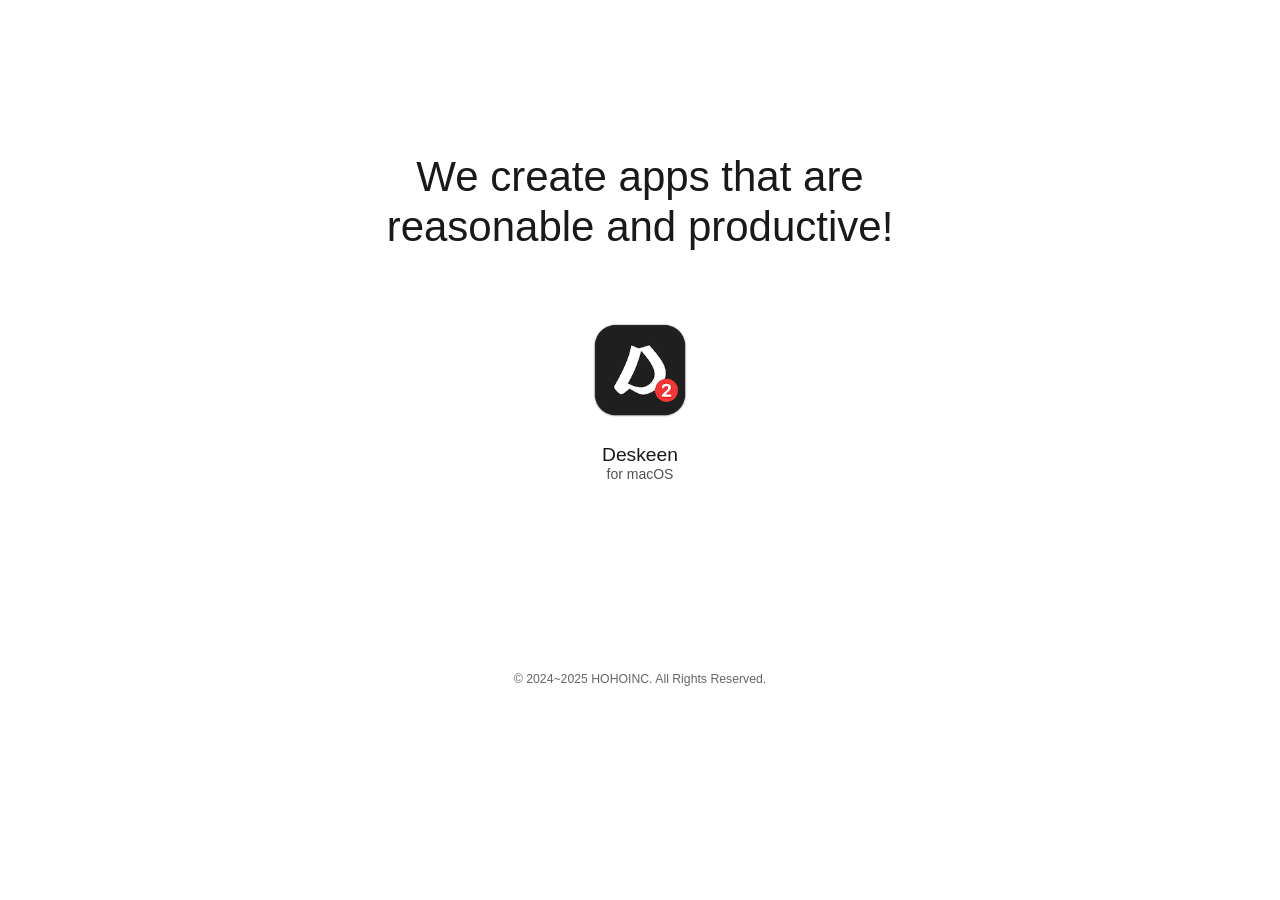
==== commit fd79fba1: "Update HOHOINC WebSite" ====
--- a/index.html
+++ b/index.html
@@ -1,524 +1,53 @@
 <!DOCTYPE html>
 <html lang="en">
 <head>
-        <meta charset="utf-8">
-        <meta http-equiv="X-UA-Compatible" content="IE=edge, chrome=1">
-        <meta name="renderer" content="webkit">
-        <meta name="viewport" content="width=device-width, initial-scale=1">
-        <meta name="description" content="Deskeen &mdash; Screenshot. Elevated! Deskeen is the best screenshot and screen recording app for macOS with Capture Color, OCR, Screen Annotation, Scrolling Capture, Auto Capture with Page Capture, a built-in annotation tool, Capture History, Widgets, Rename with AI, and a lot more.">
-        <meta name="keywords" content="screen capture, screenshot, screencapture for mac, screencapture for macos, Deskeen, mac screenshot capture screen, screen recorder, scrolling capture, page capture, screen annotation, widget, images, color, tag, AI">
-        <link rel="stylesheet" href="css/font-awesome.css" type="text/css">
-        <link rel="stylesheet" href="css/deskeen-macOS.css" type="text/css">
-        <link rel="icon" href="images/favicon-deskeen.ico">
-        
-        <title>Deskeen - Screenshot. Elevated!</title>
+<meta charset="utf-8">
+<meta name="viewport" content="width=device-width">
 
-        <meta property="og:url" content="http://www.hohoinc.com/" />
-        <meta property="og:type" content="website" />
-        <meta property="og:title" content="Deskeen" />
-        <meta property="og:description" content="Deskeen - Screenshot. Elevated!" />
-        <meta property="og:image" content="https://hohoinccom.github.io/main/images/AppIcon.png" />
-        
-        <meta name="twitter:card" content="summary_large_image" />
-        <meta name="twitter:site" content="@hohoincapp" />
-        <meta name="twitter:title" content="Deskeen" />
-        <meta name="twitter:description" content="Deskeen - Screenshot. Elevated!" />
-        <meta name="twitter:url" content="https://x.com/hohoincapp" />
-        <meta name="twitter:image" content="https://hohoinccom.github.io/main/images/AppIcon.png" />
-        
-        <!--[if lt IE 9]>
-        <script src="js/html5shiv-3.7.2.min.js"></script>
-        <script src="js/respond.min.js"></script>
-        <![endif]-->
-        
-        <!-- YouTube Vide -->
-        <link rel="stylesheet" href="fancybox/jquery.fancybox.css">
-    
+<meta name="description" content="HOHOINC makes Deskeen and DragTime for macOS. We create apps that are reasonable and productive!">
+<title>HOHOINC | We create apps that are reasonable and productive!</title>
+
+<link rel="icon" href="images/hohoinc-favicon.ico">
+<link rel="apple-touch-icon" sizes="180x180" href="images/hohoinc-apple-touch-icon.png">
+<link rel="icon" type="image/png" sizes="32x32" href="images/hohoinc-favicon-32x32.png">
+<link rel="icon" type="image/png" sizes="16x16" href="images/hohoinc-favicon-16x16.png">
+<link rel="manifest" href="hohoinc-site.webmanifest">
+
+<link rel="stylesheet" href="css/main.css" type="text/css">
 </head>
-<body class="features" itemscope itemtype="http://schema.org/SoftwareApplication">
-<nav class="site-navigation">
-    <div class="container">
-        <span class="site-title">Deskeen</span>
-        <ul>
-        	<!-- <li><a class="nav-link fancybox" href="https://www.youtube.com/embed/c7OyCzhffNQ?version=3&vq=hd1080&autoplay=1" data-fancybox-type="iframe">Watch Video</a></li> -->
-            <li><a class="nav-link" href="#deskeen-support">Support</a></li>
-            <li class="view-in-app-store"><a class="nav-link link-app-store itunes-download-link" href="https://apps.apple.com/app/id6746357941?mt=12" target="_blank">View in App Store</a></li>
-        </ul>
+<body class=" products en">
+
+<section class="home standalone">
+    <div class="wrapper">
+        <div class="extra-wrapper span-12">
+            <header class="section-header span-8">
+                <h1>We create apps that are <strong>reasonable</strong> and <strong>productive!</strong></h1>
+            </header>
+            
+            <ul class="products row distribute">
+				<li>
+                	<a href="deskeen.html">
+						<img src="images/deskeen_app.png" srcset="images/deskeen_app@2x.png 2x" class="ios" alt="Deskeen for macOS" />
+                        <h2>Deskeen <small>for macOS</small></h2>
+                    </a>
+                </li>
+                <!-- <li>
+                    <a href="dragtime.html">
+						<img src="images/dragtime_app.png" srcset="images/dragtime_app@2x.png 2x" alt="DragTime for macOS" />
+                        <h2>DragTime <small>for macOS</small></h2>
+                    </a>
+                </li>-->
+            </ul>
+        </div>
     </div>
-</nav>
+</section>
 
-<div class="site-main">
+<footer class="main-footer" role="contentinfo">
+    <div class="wrapper">
+        <p class="copyright">&copy; 2024~2025 HOHOINC. All Rights Reserved.</p>
+    </div>
+</footer>
 
-	<!-- Header -->
-    <header class="deskeen">
-        <div class="container">
-            <!-- <h1>Introducing <span itemprop="name"> Deskeen.</span></h1> -->
-            <figure class="deskeen-image"></figure>
-			<h1>Deskeen <span itemprop="name"> - Screenshot. Elevated!</span></h1>
-            <p class="videobox"><a href="https://www.youtube.com/embed/aredtQXpkLQ?version=3&vq=hd1080&autoplay=1" data-fancybox-type="iframe" class="fancybox"><img src="images/watch-video.svg" width="150"></a></p>
-            <p class="intro"><br itemprop="description">We've redefined the standard of screen capture. Beneath the intuitive interface lies a world of captivating features that will amplify your insights with unprecedented clarity.
-                Deskeen presents the most elegant way to capture moments. Every frame on your screen becomes a meaningful story. No complex setup needed—just focus on you and the moment. Deskeen transforms the entire experience.
-                From the very first click, Deskeen flows with a distinctive simplicity that seamlessly connects every feature. What begins at your fingertips transcends mere capture to become perfect communication.</br>Simple yet powerful—start your new experience today.</span></p>
-            <nav class="feature-nav">
-                <ul>
-                    <li><a href="#feature-deskeen-captur"><strong>Capture</strong></a></li>
-                    <li><a href="#feature-deskeen-screen-pin"><strong>Screen Pin it!</strong></a></li>
-                    <li><a href="#feature-deskeen-annotate"><strong>Annotate</strong></a></li>
-                    <li><a href="#feature-deskeen-screen-annotation"><strong>Screen Annotation</strong></a></li>
-                    <li><a href="#feature-deskeen-scrolling-capture"><strong>Scrolling Capture</strong></a></li>
-                    <li><a href="#feature-deskeen-page-capture"><strong>Page Capture</strong></a></li>
-                    <li><a href="#feature-deskeen-widget"><strong>Widget</strong></a></li>
-                    <li><a href="#feature-deskeen-capture-preview"><strong>More...</strong></a></li>
-                </ul>
-            </nav>
-        </div>
-    </header>
-    
-    <!-- Capture. Beautifully simple -->
-    <section class="feature horizontal" id="feature-deskeen-capture">
-        <div class="container">
-                <h2 class="feature-title"><strong>Capture screenshots.</strong> Beautifully simple
-                    <a class="fancybox" href="https://www.youtube.com/embed/aredtQXpkLQ?autoplay=1&start=3" data-fancybox-type="iframe" title="Freeform &amp; Precision Capture Mode" style="display: inline-block; margin-left: 12px;"><img src="images/play-button.svg" alt="Freeform &amp; Precision Capture Mode" style="height: 32px; vertical-align: middle; position: relative; top: -2px; border: none;" class="video-button"></a>
-                </h2>
-                <div class="feature-detail">
-                    <p>All the essential screenshot features you need are built right in: Capture Area, Capture Previous Area, Capture Window, Capture Fullscreen, and Capture with Timer. Access them through the menu or use your preferred keyboard shortcuts for lightning-fast captures.</p>
-                    <p>But here's where Deskeen truly shines—we've hidden some remarkable features that will transform how you capture screens.</p>
-                    <p><span class="highlight-yellow"><strong>Freeform</strong> and <strong>Precision</strong></span> capture modes, available exclusively in Capture Area mode.</p>
-                    <p><span class="highlight-bottom-line-light-red"><strong>Freeform</strong> mode</span> gives you complete freedom to select any area you want with intuitive ease, while <span class="highlight-bottom-line-light-purple"><strong>Precision</strong> mode</span> delivers pixel-perfect accuracy for those moments when every detail matters. Freeform mode has an incredible hidden gem: hold the <strong>Control</strong> key while dragging to activate Instant Screen Pin — this captures your selection without creating a file, perfect for quick reference. Press the <strong>Space</strong> key to instantly capture any window beneath your cursor.</p>
-                    <p>Precision mode lives up to its name with arrow key controls that let you adjust your capture area pixel by pixel. Hold <strong>Shift</strong> to move in convenient 10-pixel increments. And yes, you get the same powerful Instant Screen Pin feature—just one click away.</p>
-                    <p>Could essential features get any simpler or more robust? Ready to discover what Deskeen can really do?</p>
-                    <img class="gallery-image lightbox" src="images/deskeen-capture.webp" alt="Deskeen">
-                </div>
-        </div>
-    </section>
-
-    <!-- Record Screen, Window -->
-    <section class="feature horizontal" id="feature-deskeen-screen-record">
-    	<div class="container">
-            <h2 class="feature-title"><strong>Record</strong> Any Screen. Any Window.
-                <a class="fancybox" href="https://www.youtube.com/embed/aredtQXpkLQ?autoplay=1&start=52" data-fancybox-type="iframe" title="Record Screen, Window" style="display: inline-block; margin-left: 12px;"><img src="images/play-button.svg" alt="Record Screen, Window" style="height: 32px; vertical-align: middle; position: relative; top: -2px; border: none;" class="video-button"></a>
-            </h2>
-            <div class="feature-detail">
-                    <p>Recording your screen is as effortless as taking a screenshot. <span class="highlight-bottom-line-sky-blue">Capture any area you want or record specific windows</span> with precision and ease. Choose your preferred encoder from <strong>H.264, HEVC</strong>, fine-tune video quality with frame rates of <strong>15, 24, 25, 30, or 60 FPS</strong>, and select your ideal audio format from <strong>AAC, ALAC</strong>, or <strong>FLAC</strong>.</p>
-                    <p>Every recording captures all system audio from your Mac plus microphone input, giving you complete audio control. When you're done, easily export your videos as Animated GIFs or extract Audio files—whatever your project needs.</p>
-                    <p>Introducing <span class="highlight-yellow"><strong>Presenter Overlay</strong></span>—a game-changing feature that uses <span class="highlight-bottom-line-light-red">your Mac's connected camera to show you alongside your screen recording.</span> Position your overlay anywhere you want for the perfect presentation setup.</p>
-                    <p>We've also included handy utilities like <strong><span class="highlight-bottom-line-sky-blue">cursor highlighting and click effects</span></strong> to make your recordings more engaging and professional. Combine these with Deskeen 2's powerful Screen Annotation feature, and the possibilities are truly limitless.</p>
-                    <p>Screen and window recording with Deskeen is beautifully simple and incredibly powerful.</p>
-                    <img class="gallery-image lightbox" src="images/deskeen-screen-record.webp" alt="Deskeen">
-            </div>
-        </div>
-    </section>
-        
-    <!-- We read everything. From symbols to languages -->
-    <section class="feature horizontal" id="feature-deskeen-capture-symbol-and-text">
-        <div class="container">
-                <h2 class="feature-title">We can <strong>read</strong> everything, <span class="highlight-bottom-line-light-purple">From symbols to languages</span>
-                    <a class="fancybox" href="https://www.youtube.com/embed/aredtQXpkLQ?autoplay=1&start=39" data-fancybox-type="iframe" title="Capture Text" style="display: inline-block; margin-left: 12px;"><img src="images/play-button.svg" alt="Capture Text" style="height: 32px; vertical-align: middle; position: relative; top: -2px; border: none;" class="video-button"></a>
-                </h2>
-                <div class="feature-detail">
-                    <p>Deskeen doesn't just capture images—it intelligently reads and extracts <strong>text, barcodes, and QR codes</strong> from every screenshot automatically. Our advanced text recognition supports 24 languages: <strong>Chinese Simplified, Chinese Traditional, Czech, Danish, Dutch, English, French, German, Indonesian, Italian, Japanese, Korean, Malay, Norwegian, Polish, Portuguese, Romanian, Russian, Spanish, Swedish, Thai, Turkish, Ukrainian, Vietnamese.</strong>
-                        Line breaks are preserved to maintain the original formatting, and when text and barcodes appear together, Deskeen recognizes each element separately—ensuring no information is ever lost. Everything is automatically copied to your clipboard, ready to paste wherever you need it.</p>
-                        <p>The original captured image is saved alongside the extracted content, so you can always reference the source whenever needed.Experience smart capturing that never misses a detail—whether it's text or code, Deskeen reads it all!</p>
-                    <img class="gallery-image lightbox" src="images/deskeen-capture-text.jpg" alt="Deskeen">
-                </div>
-        </div>
-    </section>
-    
-    <!-- Capture Color too! -->
-    <section class="feature horizontal" id="feature-deskeen-capture-color">
-        <div class="container">
-            <div class="column image">
-                <img class="feature-image light switch-target-noanimation" src="images/deskeen-capture-color.webp" data-group="capture-color" data-target="color-picker" alt="Deskeen">
-                <img class="feature-image light switch-target-noanimation" src="images/deskeen-capture-color-2.webp" style="display: none" data-group="capture-color" data-target="color-picker-size" alt="Deskeen">
-                <img class="feature-image light switch-target-noanimation" src="images/deskeen-capture-color-3.webp" style="display: none" data-group="capture-color" data-target="color-picker-zoom-size" alt="Deskeen">
-                    <img class="feature-image light switch-target-noanimation" src="images/deskeen-capture-color-4.webp" style="display: none" data-group="capture-color" data-target="color-picker-colors" alt="Deskeen">
-                    
-            </div>
-            <div class="column">
-                <h2 class="feature-title">Capture <strong>Color</strong> too!
-                    <a class="fancybox" href="https://www.youtube.com/embed/aredtQXpkLQ?autoplay=1&start=46" data-fancybox-type="iframe" title="Capture Color" style="display: inline-block; margin-left: 12px;"><img src="images/play-button.svg" alt="Capture Color" style="height: 32px; vertical-align: middle; position: relative; top: -2px; border: none;" class="video-button"></a>
-                </h2>
-                <div class="feature-detail">
-                    <p class="feature-sub-content">The intelligent color picker that knows where your colors came from.
-                    Deskeen's color picker doesn't just capture colors — it remembers exactly where you found them. Every color comes with a snapshot of its source, making it effortlessly identifiable later.</p>
-                    <p class="feature-sub-content"><strong>Seamlessly adjust your view</strong> <span class="highlight-bottom-line-light-red">Three picker sizes</span> and  <span class="highlight-bottom-line-light-purple">six zoom levels</span> are just a gesture away. Use your mouse wheel or trackpad to switch between picker sizes, and hold Option for precise zoom control.</p>
-                    <p class="feature-sub-content"><strong>22 formats</strong> Endless possibilities. Transform any captured color into 22 different formats across Web, macOS, iOS, .Net, Java, and Android. Because great color should work everywhere.</p>
-                    <p class="switch-button-group"><br>
-                        <a href="#" class="switch-button left-button active" data-group="capture-color" data-target="color-picker">Capture Color</a><a href="#" class="switch-button middle-button" data-group="capture-color" data-target="color-picker-size">Picker Size</a><a href="#" class="switch-button middle-button" data-group="capture-color" data-target="color-picker-zoom-size">Picker Zoom</a><a href="#" class="switch-button middle-button" data-group="capture-color" data-target="color-picker-colors">Copy as...</a></p>
-                </div>
-            </div>
-        </div>
-    </section>
-
-    <!-- Screen Pin it! -->
-    <section class="feature horizontal" id="feature-deskeen-screen-pin">
-	    <div class="container">
-	        <div class="column">
-	            <h2 class="feature-title">Screen <strong>Pin</strong> it!
-                    <a class="fancybox" href="https://www.youtube.com/embed/aredtQXpkLQ?autoplay=1&start=76" data-fancybox-type="iframe" title="Screen Pin" style="display: inline-block; margin-left: 12px;"><img src="images/play-button.svg" alt="Screen Pin" style="height: 32px; vertical-align: middle; position: relative; top: -2px; border: none;" class="video-button"></a>
-                </h2>
-	            <div class="feature-detail">
-	                <p class="feature-sub-content"><strong>Pin your ideas, right where they belong</strong> Screen Pin transforms your screenshots into digital sticky notes, elegantly pinned to your screen exactly where you captured them.</p>
-	                <p class="feature-sub-content"><strong>Perfect memory. Perfect placement.</strong> Your screenshots stay precisely where they belong. Every time you open them, they return to their original position — just as you intended.</p>
-                    <p class="feature-sub-content"><strong>Magic in transparency.</strong> A simple scroll of your mouse or trackpad gesture unveils Screen Pin's magical transparency control. Compare, contrast, and create with unprecedented precision.</p>
-                    <p class="feature-sub-content"><strong>Effortlessly powerful.</strong> Drag and drop to save. Copy to clipboard in an instant. Instantly recognize and translate text in image. And yes, lock your pins in place when you need them to stay put. Everything you need, right where you need it.</p>
-	                <p class="switch-button-group"><br>
-	                	<a href="#" class="switch-button left-button active" data-group="sreenpin" data-target="sreenpin-1">Screen Pin</a><a href="#" class="switch-button middle-button" data-group="sreenpin" data-target="sreenpin-2">Remember Position</a><a href="#" class="switch-button middle-button" data-group="sreenpin" data-target="sreenpin-3">Transparency</a><a href="#" class="switch-button middle-button" data-group="sreenpin" data-target="sreenpin-4">Utilities for you</a></p>
-	            </div>
-	        </div>
-	        <div class="column image">
-	            <img class="feature-image light switch-target-noanimation" src="images/deskeen-capture-screen-pin-1.webp" data-group="sreenpin" data-target="sreenpin-1" alt="Deskeen">
-                <img class="feature-image light switch-target-noanimation" src="images/deskeen-capture-screen-pin-2.webp" style="display: none" data-group="sreenpin" data-target="sreenpin-2" alt="Deskeen">
-                <img class="feature-image light switch-target-noanimation" src="images/deskeen-capture-screen-pin-3.webp" style="display: none" data-group="sreenpin" data-target="sreenpin-3" alt="Deskeen">
-	            <img class="feature-image light switch-target-noanimation" src="images/deskeen-capture-screen-pin-4.webp" style="display: none" data-group="sreenpin" data-target="sreenpin-4" alt="Deskeen">
-	        </div>
-	    </div>
-	</section>
-
-    <!--- Instant Screen Pin -->
-    <section class="feature horizontal" id="feature-deskeen-screen-pin">
-        <div class="container">
-                <h2 class="feature-title"><strong>Instant</strong> Screen Pin
-                    <a class="fancybox" href="https://www.youtube.com/embed/aredtQXpkLQ?autoplay=1&start=26" data-fancybox-type="iframe" title="Instant Screen Pin" style="display: inline-block; margin-left: 12px;"><img src="images/play-button.svg" alt="Instant Screen Pin" style="height: 32px; vertical-align: middle; position: relative; top: -2px; border: none;" class="video-button"></a>
-                </h2>
-                <div class="feature-detail">
-                    <p>Instant Screen Pin is a revolutionary feature built on our Screen Pin foundation. Traditionally, capturing means creating files, then viewing those files—a seemingly natural process that actually involves many unnecessary steps.</p>
-                    <p><span class="highlight-bottom-line-light-red">But what if you just want to capture and view without saving?</span> That's exactly what <span class="highlight-yellow"><strong>Instant Screen Pin</strong></span> solves.</p>
-                    <p>You decide whether to save after seeing the result—giving you complete control over your workflow.
-                        Instant Screen Pin provides nearly all the powerful features of regular Screen Pin. In Freeform mode, simply hold Control while dragging. In Precision mode, just click the Instant Screen Pin icon in the selection guide UI. Simple. Powerful. Revolutionary.</p>
-                    <img class="gallery-image lightbox" src="images/deskeen-instant-screen-pin.webp" alt="Deskeen">
-                </div>
-        </div>
-    </section>
-
-    <!-- Annotate -->
-    <section class="feature horizontal" id="feature-deskeen-annotate">
-        <div class="container">
-            <h2 class="feature-title"><strong>Annotate.</strong> Make your mark
-                <a class="fancybox" href="https://www.youtube.com/embed/aredtQXpkLQ?autoplay=1&start=86" data-fancybox-type="iframe" title="Annotate" style="display: inline-block; margin-left: 12px;"><img src="images/play-button.svg" alt="Annotate" style="height: 32px; vertical-align: middle; position: relative; top: -2px; border: none;" class="video-button"></a>
-            </h2>
-            <div class="feature-detail">
-                <p>Express your thoughts effortlessly with essential features like Redact and Counter for handling sensitive information and collaboration. Integrated macOS Markup functionality lets you add text, freehand drawings, and various shapes with professional precision.</p>
-                <p>Redact mode offers <strong><span class="highlight-bottom-line-light-red">10 colors, 3 checkerboard patterns</span></strong>, plus <span class="highlight-bottom-line-light-orange"><strong>pixel and blur effects</strong></span> to securely hide sensitive information. Counter features drag-to-resize functionality with <span class="highlight-bottom-line-sky-blue"><strong>13 colors and 9 font types—plus custom color</strong></span> support.</p>
-                <p><span class="highlight-yellow"><strong>The integrated macOS Markup editing environment</strong></span> is truly remarkable, with real-time editing capabilities using your <span class="highlight-bottom-line-light-red"><strong>iPhone or iPad</strong></span> for seamless cross-device workflows.</p>
-                <p>Easily restore original images, and enjoy standard features like drag-and-drop saving, sharing, and clipboard copying. Deskeen 2 adds <span class="highlight-bottom-line-brighter-purple"><strong>integrated text recognition, translation, and Apple Intelligence functionality.</strong></span> Deskeen makes editing your captured screenshots incredibly easy and intuitive.</p>
-            </div>
-            <div class="gallery2">
-                    <div class="images">
-                        <img class="gallery2-image placeholder-image" src="images/deskeen-capture-annote-1.webp" alt="Deskeen">
-                        <figure class="gallery2-content current" data-organize-id="1">
-                            <img class="gallery2-image light" src="images/deskeen-capture-annote-1.webp" alt="Deskeen">
-                            <figcaption>
-                                <p class="caption"></p>
-                            </figcaption>
-                        </figure>
-                        <figure class="gallery2-content" data-organize-id="2">
-                            <img class="gallery2-image light" src="images/deskeen-capture-annote-2.webp" alt="Deskeen">
-                            <figcaption>
-                                <p class="caption">Redact</p>
-                            </figcaption>
-                        </figure>
-                        <figure class="gallery2-content" data-organize-id="3">
-                            <img class="gallery2-image" src="images/deskeen-capture-annote-3.webp" alt="Deskeen">
-                            <figcaption>
-                                <p class="caption">Counter</p>
-                            </figcaption>
-                        </figure>
-                        <figure class="gallery2-content" data-organize-id="4">
-                            <img class="gallery2-image" src="images/deskeen-capture-annote-4.webp" alt="Deskeen">
-                            <figcaption>
-                                <p class="caption">Markup</p>
-                            </figcaption>
-                        </figure>
-                        <figure class="gallery2-content" data-organize-id="5">
-                            <img class="gallery2-image" src="images/deskeen-capture-annote-5.webp" alt="Deskeen">
-                            <figcaption>
-                                <p class="caption">Markup image on iPhone/iPad</p>
-                            </figcaption>
-                        </figure>
-                        <figure class="gallery2-content" data-organize-id="6">
-                            <img class="gallery2-image" src="images/deskeen-capture-annote-6.webp" alt="Deskeen">
-                            <figcaption>
-                                <p class="caption">Restore Original</p>
-                            </figcaption>
-                        </figure>
-                        <nav class="gallery2-image-nav">
-                            <ul>
-                                <li><a href="#" class="gallery2-image-nav-item previous" id="prev-organize" aria-label="Previous"></a></li>
-                                <li><a href="#" class="gallery2-image-nav-item next" id="next-organize" aria-label="Next"></a></li>
-                            </ul>
-                        </nav>
-                    </div>
-                    <nav class="gallery2-nav">
-                        <ul>
-                            <li><a href="#" class="gallery2-nav-item organize-navigator current" data-organize-id="1"></a></li>
-                            <li><a href="#" class="gallery2-nav-item organize-navigator" data-organize-id="2"></a></li>
-                            <li><a href="#" class="gallery2-nav-item organize-navigator" data-organize-id="3"></a></li>
-                            <li><a href="#" class="gallery2-nav-item organize-navigator" data-organize-id="4"></a></li>
-                            <li><a href="#" class="gallery2-nav-item organize-navigator" data-organize-id="5"></a></li>
-                            <li><a href="#" class="gallery2-nav-item organize-navigator" data-organize-id="6"></a></li>
-                        </ul>
-                    </nav>
-            </div>
-        </div>
-    </section>
-
-    <!-- Screen Annotation -->
-    <section class="feature horizontal" id="feature-deskeen-screen-annotation">
-        <div class="container">
-                <h2 class="feature-title">Screen <strong>Annotation</strong>
-                    <a class="fancybox" href="https://www.youtube.com/embed/EyIZEmane7M?autoplay=1" data-fancybox-type="iframe" title="Screen Annotation" style="display: inline-block; margin-left: 12px;"><img src="images/play-button.svg" alt="Screen Annotation" style="height: 32px; vertical-align: middle; position: relative; top: -2px; border: none;" class="video-button"></a>
-                </h2>
-                <div class="feature-detail">
-                    <p><strong>Annotate directly on your Mac screen—show and explain in real-time!</strong></p>
-                    <p><span class="highlight-bottom-line-sky-blue">Screen Annotation lets you draw, highlight, and annotate directly over whatever's currently displayed on your Mac screen.</span> Whether it's documents, web pages, or apps—mark them up with <span class="highlight-yellow"><span class="highlight-bottom-line-light-orange"><strong>pens, lines, shapes, and text.</strong></span></span></p>
-                        <p class="feature-sub-content"><strong>When is it useful?:</strong></p>
-                        <ul>
-                            <li><strong>Presentation:</strong> Circle important points or use arrows to direct attention</li>
-                            <li><strong>Online teaching:</strong> Write directly on screen while explaining to students</li>
-                            <li><strong>Video tutorials:</strong> Create more engaging and understandable content</li>
-                            <li><strong>Screen sharing:</strong> Emphasize key points during meetings and demos</li>
-                        </ul>
-                        <p>Experience more dynamic and comprehensible screen work with Screen Annotation.</p>
-                        Naturally, you can <span class="highlight-bottom-line-sky-blue"><strong>capture screenshots and screen record</strong></span> while using Screen Annotation. 
-                        These captures are automatically labeled in Capture History for easy identification.</p>
-                    <img class="gallery-image lightbox" src="images/deskeen-screen-annotation.webp" alt="Deskeen">
-                </div>
-        </div>
-    </section>
-
-    <!-- Scrolling Capture -->
-    <section class="feature horizontal" id="feature-deskeen-scrolling-capture">
-        <div class="container">
-                <h2 class="feature-title"><strong>Scrolling</strong> Capture
-                    <a class="fancybox" href="https://www.youtube.com/embed/aredtQXpkLQ?autoplay=1&start=142" data-fancybox-type="iframe" title="Scrolling Capture" style="display: inline-block; margin-left: 12px;"><img src="images/play-button.svg" alt="Scrolling Capture" style="height: 32px; vertical-align: middle; position: relative; top: -2px; border: none;" class="video-button"></a>
-                </h2>
-                <div class="feature-detail">
-                    <p><strong>Turn endless web pages into single, complete images!</strong></p>
-                    <p><span class="highlight-bottom-line-sky-blue"><strong>Scrolling Capture</strong> automatically stitches together long web pages or documents from top to bottom</span>, creating one seamless image. No more multiple screenshots—just scroll and let Deskeen capture everything continuously.</p>
-                        <ul>
-                            <li>Captures all scrolling content without missing anything (scroll slowly for optimal accuracy)</li>
-                            <li>High-capacity capture: Up to 20,000 pixels supported, with helpful warnings for larger files (Apple Silicon recommended)</li>
-                            <li>Easy identification: Special icons in Capture History distinguish scrolling captures from regular screenshots</li>
-                        </ul>
-                        <p>One click preserves entire long-form content perfectly—incredibly convenient!</p>
-                    <img class="gallery-image lightbox" src="images/deskeen-scrolling-capture.webp" alt="Deskeen">
-                </div>
-            </div>
-    </section>
-
-    <!-- Page Capture -->
-    <section class="feature horizontal" id="feature-deskeen-page-capture">
-        <div class="container">
-                <h2 class="feature-title">Auto Capture with <span class="highlight-yellow"><strong>Page Capture</strong></span>
-                    <a class="fancybox" href="https://www.youtube.com/embed/zqtvC8OzHF4?autoplay=1" data-fancybox-type="iframe" title="Auto capture with Page Capture" style="display: inline-block; margin-left: 12px;"><img src="images/play-button.svg" alt="Auto capture with Page Capture" style="height: 32px; vertical-align: middle; position: relative; top: -2px; border: none;" class="video-button"></a>
-                </h2>
-                <div class="feature-detail">
-                    <p><strong>Automatically capture multiple screens in sequence!</strong></p>
-                    <p><span class="highlight-bottom-line-brighter-orange"><strong>Page Capture</strong> automatically captures slide presentations, long web pages, or any multi-screen content in sequence.</span> Set it up once, and Deskeen handles the page-turning and <span class="highlight-bottom-line-sky-blue"><strong>capturing automatically.</strong></span> Perfect for capturing every slide in HTML presentations or Keynote slides, creating video summaries by capturing YouTube frames at intervals, systematically capturing web page sections while scrolling, or documenting every screen in multi-page applications.
-                        <span class="highlight-bottom-line-light-purple"><strong>The process is amazingly simple:</strong> specify your target application, set the navigation key (spacebar, arrow keys, etc.), define the number of images and wait time, then hit capture—Deskeen handles everything else automatically.</strong>
-                        Works seamlessly whether content flows horizontally (slides) or vertically (scrolling pages).</p>
-                    <p class="feature-sub-content"><strong>Comprehensive Options Include:</strong></p>
-                    <ul>
-                            <li>Application selection for targeted capture</li>
-                            <li>Custom shortcut key configuration for page navigation</li>
-                            <li>Flexible image count specification</li>
-                            <li>Multiple output formats: regular images, Animated GIF, PDF</li>
-                            <li>Custom folder naming for organized storage</li>
-                            <li>Adjustable capture intervals plus dedicated YouTube mode</li>
-                    </ul>
-                    <p>Set it once, and completely automate repetitive capture tasks—absolutely convenient!</p>
-                    <img class="gallery-image lightbox" src="images/deskeen-page-capture.webp" alt="Deskeen">
-                </div>
-        </div>
-    </section>
-
-    <!-- Widget -->
-    <section class="feature horizontal" id="feature-deskeen-widget">
-        <div class="container">
-            <h2 class="feature-title"><span class="highlight-bottom-line-light-red">One Tap.</span> <span class="highlight-bottom-line-light-purple">Everything at a Glance</span> with <strong>Widget</strong>
-                    <a class="fancybox" href="https://www.youtube.com/embed/aredtQXpkLQ?autoplay=1&start=180" data-fancybox-type="iframe" title="Widget" style="display: inline-block; margin-left: 12px;"><img src="images/play-button.svg" alt="Widget" style="height: 32px; vertical-align: middle; position: relative; top: -2px; border: none;" class="video-button"></a>
-            </h2>
-            <div class="feature-detail">
-                    <p><strong>Instant access to your most-used features plus insightful capture analytics.</strong></p>
-                    <p>Deskeen's widget is genuinely useful—execute any function with a single click while viewing easy-to-understand statistics that analyze your capture patterns and workflow habits.</p>
-                    <p>Perfect for those moments when you can't remember keyboard shortcuts, when you want to focus on just your most frequently used features, or when creating your own personalized toolkit for maximum efficiency.</p>
-                    <p>Arrange your preferred functions in the widget, and use Deskeen anytime with simple clicks—no need to memorize shortcuts. It's surprisingly more convenient than you'd expect! Your daily work flow, beautifully visualized. Deskeen organizes your daily captures to show how your work progresses, giving you insight into just how much you accomplish each day.</p>
-                    <p>The Deskeen widget isn't trying to be extraordinary—it focuses on <strong>immediate convenience</strong> and <strong>revealing your work patterns</strong> to help you understand and optimize your productivity.</p>
-                    <img class="gallery-image lightbox" src="images/deskeen-widget.webp" alt="Deskeen">
-            </div>
-        </div>
-    </section>
-
-    <!-- Capture Preview -->
-    <section class="feature horizontal" id="feature-deskeen-capture-preview">
-        <div class="container">
-            <h2 class="feature-title">Capture <strong>Preview</strong>
-                    <a class="fancybox" href="https://www.youtube.com/embed/aredtQXpkLQ?autoplay=1&start=198" data-fancybox-type="iframe" title="Capture Preview" style="display: inline-block; margin-left: 12px;"><img src="images/play-button.svg" alt="Capture Preview" style="height: 32px; vertical-align: middle; position: relative; top: -2px; border: none;" class="video-button"></a>
-            </h2>
-            <div class="feature-detail">
-                    <p>When capturing your screen, you want options. Maybe you need a quick copy to clipboard. Perhaps you want to save it as a file. Or you might want to review it later.
-                    Capture Preview is the answer.
-                    It's a powerful yet simple way to do more with your captures. Pin them to your screen for quick reference. Annotate them with precision. Copy them instantly or save them for later — all right where you need them.
-                    And it works the way you do. Position Capture Preview on either edge of your display through Settings. With multiple monitors, it follows your focus seamlessly, making your workflow more intuitive than ever.</p>
-                    <img class="gallery-image lightbox" src="images/deskeen-capture-preview.webp" alt="Deskeen">
-            </div>
-        </div>
-    </section>
-    
-    <!-- Capture History. Complete control! -->
-    <section class="feature horizontal" id="feature-deskeen-capture-history">
-        <div class="container">
-            <div class="column image">
-                <img class="feature-image light switch-target-noanimation" src="images/deskeen-capture-history-1.webp" data-group="captrue-history" data-target="captrue-history-1" alt="Deskeen">
-                <img class="feature-image light switch-target-noanimation" src="images/deskeen-capture-history-2.webp" style="display: none" data-group="captrue-history" data-target="captrue-history-2" alt="Deskeen">
-                <img class="feature-image light switch-target-noanimation" src="images/deskeen-capture-history-3.webp" style="display: none" data-group="captrue-history" data-target="captrue-history-3" alt="Deskeen">
-                <img class="feature-image light switch-target-noanimation" src="images/deskeen-capture-history-4.webp" style="display: none" data-group="captrue-history" data-target="captrue-history-4" alt="Deskeen">
-            </div>
-            <div class="column">
-                <h2 class="feature-title">Capture <strong>History.</strong><br>Complete control!
-                    <a class="fancybox" href="https://www.youtube.com/embed/aredtQXpkLQ?autoplay=1&start=251" data-fancybox-type="iframe" title="Capture History" style="display: inline-block; margin-left: 12px;"><img src="images/play-button.svg" alt="Capture History" style="height: 32px; vertical-align: middle; position: relative; top: -2px; border: none;" class="video-button"></a>
-                </h2>
-                <div class="feature-detail">
-                    <p class="feature-sub-content">All your captured content lives in Capture History, where powerful features make organization effortless. Access your captures instantly, annotate with precision, and manage your library with intuitive tools designed for the way you work.</p>
-                    <p class="feature-sub-content"><strong>A complete suite of tools at your fingertips</strong> Restore Instantly Bring back any capture, anytime, anywhere. Your content is always ready when you need it.
-                    Powerful Features Made Simple From Quick Look to Screen Pin, every tool is thoughtfully designed for seamless workflow. Annotate captures, copy to clipboard, or use AI-powered renaming — all with just a click.</p>
-                    <p class="feature-sub-content"><strong>Smart Management</strong> Set custom retention periods to keep your library organized automatically. Your captures, managed your way.</p>
-                    <p class="feature-sub-content"><strong>Seamless Tags Integration</strong> Leverage the power of macOS Finder tags to organize and find captures effortlessly.</p>
-                    <p class="feature-sub-content"><strong>Advanced Filtering</strong> Find exactly what you need with intelligent filtering across screenshots, videos, text, and colors. Navigate your captures with precision and speed.</p>
-                    <p class="switch-button-group"><br>
-                        <a href="#" class="switch-button left-button active" data-group="captrue-history" data-target="captrue-history-1">Capture History</a><a href="#" class="switch-button middle-button" data-group="captrue-history" data-target="captrue-history-2">Keep History</a><a href="#" class="switch-button middle-button" data-group="captrue-history" data-target="captrue-history-3">Tag Integration</a><a href="#" class="switch-button middle-button" data-group="captrue-history" data-target="captrue-history-4">View as...</a></p>
-                </div>
-            </div>
-        </div>
-    </section>
-    
-    <!-- Tags that follow you. To the edge of the universe -->
-    <section class="feature horizontal" id="feature-deskeen-tags">
-        <div class="container">
-            <h2 class="feature-title"><strong>Tags</strong> that follow you. To the edge of the universe
-                <a class="fancybox" href="https://www.youtube.com/embed/aredtQXpkLQ?autoplay=1&start=285" data-fancybox-type="iframe" title="Tags" style="display: inline-block; margin-left: 12px;"><img src="images/play-button.svg" alt="Tags" style="height: 32px; vertical-align: middle; position: relative; top: -2px; border: none;" class="video-button"></a>
-            </h2>
-            <div class="feature-detail">
-                <p>More than just tags. Incredibly integrated.
-                Tags in Deskeen aren't just labels — they're seamlessly recognized by macOS Finder the moment you apply them to your images. Search through your tagged screenshots instantly after export or iCloud sync.
-                With native support for macOS tag colors, your organized collections stay vibrant across your entire ecosystem — from Mac to iPhone and iPad — when synced through iCloud.
-                From basic organization to deep system integration, Deskeen's revolutionary approach to tagging transforms how you manage your screenshots. It's not just powerful. It's precisely what you'd expect from a Mac app.</p>
-                <img class="gallery-image lightbox" src="images/deskeen-capture-tag.webp" alt="Deskeen">
-            </div>
-        </div>
-    </section>
-    
-    <!-- Rename with AI -->
-    <section class="feature horizontal" id="feature-deskeen-ai">
-        <div class="container">
-            <h2 class="feature-title">Rename with <strong>AI</strong>
-                    <a class="fancybox" href="https://www.youtube.com/embed/aredtQXpkLQ?autoplay=1&start=296" data-fancybox-type="iframe" title="Rename with AI" style="display: inline-block; margin-left: 12px;"><img src="images/play-button.svg" alt="Rename with AI" style="height: 32px; vertical-align: middle; position: relative; top: -2px; border: none;" class="video-button"></a>
-            </h2>
-            <div class="feature-detail">
-                    <p>AI integration. Reimagined.
-                    Seamlessly integrated with OpenAI and Claude, Deskeen analyzes your screenshots to suggest intelligent filenames. It's just the beginning of our AI journey. Get ready for even more remarkable AI features ahead.
-                    Magic happens with AI. And this is only the beginning.</p></br>
-                    <img class="gallery-image lightbox" src="images/deskeen-capture-rename-ai.webp" alt="Deskeen">
-            </div>
-        </div>
-    </section>
-    
-    <!-- iCloud Sync -->
-    <section class="feature horizontal" id="feature-deskeen-icloudsync">
-		<div class="container">
-                <h2 class="feature-title"><strong>iCloud</strong> Sync</h2>
-                <div class="feature-detail">
-                    <p>iCloud Sync in Deskeen. Seamlessly intelligent. Intelligently seamless.
-                    Sync your content exactly how you want it - by date, image dimensions, or file size. When you change sync preferences, Deskeen doesn't just delete your existing data. It intelligently archives everything, ensuring your synchronized content stays protected.
-                    Any changes you make — whether it's updating tags or editing files — sync instantly across your Mac, iPhone, and iPad through iCloud. Check your latest work anywhere, anytime.
-                    It's beautifully simple. Incredibly intuitive. And with Live Tags, it's more powerful than ever.</p></br>
-                    <img class="gallery-image lightbox" src="images/deskeen-capture-icloud-sync.webp" alt="Deskeen">
-                </div>
-            </div>
-    </section>
-    
-    <!-- Desktop icon Hider -->
-    <section class="feature horizontal" id="feature-deskeen-desktop-icon-hider">
-        <div class="container">
-                <h2 class="feature-title">The Desktop Icon <strong>Hider</strong></h2>
-                <div class="feature-detail">
-                    <p>Instantly organize your entire desktop with a single click. Whether you're screen sharing, presenting, capturing, or recording, Deskeen intelligently safeguards your privacy by concealing sensitive information. Transform your cluttered workspace into a pristine desktop environment — all with just one click or shortcut.</p></br>
-                    <img class="gallery-image lightbox" src="images/deskeen-capture-desktop-hider.webp" alt="Deskeen">
-                </div>
-            </div>
-    </section>
-    
-    <!-- Your menubar. Your insights. Personalize your interface. Track your journey.-->
-	<section class="feature horizontal" id="feature-deskeen-menubar">
-    	<div class="container">
-            <h2 class="feature-title">Personalized interface, smarter tracking
-                    <a class="fancybox" href="https://www.youtube.com/embed/aredtQXpkLQ?autoplay=1&start=308" data-fancybox-type="iframe" title="Customize Your Menubar" style="display: inline-block; margin-left: 12px;"><img src="images/play-button.svg" alt="Customize Your Menubar" style="height: 32px; vertical-align: middle; position: relative; top: -2px; border: none;" class="video-button"></a>
-            </h2>
-            <div class="feature-detail">
-                    <p>We never compromise on convenience.
-                    The menubar reimagined — exactly the way you want it. Deskeen's intuitive drag-and-drop interface lets you customize your screen capture workflow. Arrange menu items in any order, with the freedom to reset to default whenever you need.
-                    Your capture history, beautifully visualized. A simple click on the menubar reveals your Deskeen journey through elegant statistics. Go ahead, explore your story.</p>
-                    <img class="gallery-image lightbox" src="images/deskeen-capture-menubar.webp" alt="Deskeen">
-            </div>
-        </div>
-    </section>
-    
-    <!-- Support -->
-    <section class="app-support" id="deskeen-support">
-        <div class="container">
-            <div class="column">
-                <h3><strong>Support</strong></h3>
-                <p>We're always here to help with any question or comments - feel free to contact us.</p>
-                <p>Deskeen's <strong>'Settings > About > Send Feedback...'</strong>  is perfect for privately sending us issues and feedback.</p>
-                <p><a href="https://hohoinc.notion.site/Deskeen-Release-Notes-165daae97b9280b2bc75c45d644fe646?pvs=4" target="_blank">Release Notes</a> | <a href="https://x.com/hohoincapp" target="_blank">Deskeen on X</a></p>
-            </div>
-            <div class="column">
-                <h3>Buy Deskeen for Only <strong>$6.99</strong><!--<span class="discount-badge">30% Discount</span>--></h3>
-                <a itemprop="downloadUrl" class="itunes-download-link" href="https://apps.apple.com/app/id6746357941?mt=12" target="_blank"><img src="images/app-store.svg" width="150" alt="Open in Mac App Store - Deskeen"></a>
-                <p class="system-requirement">
-                    Category: <span itemprop="applicationCategory">Productivity</span><br>
-                    Latest Version: <span itemprop="softwareVersion">2.0.4</span> (<time itemprop="dateModified" datetime="2025-10-29">Oct 29, 2025</time>)<br>
-                    <strong>Compatibility:</strong> Requires <span itemprop="operatingSystem">macOS Sonoma 14.6 or later, for Apple Silicon Macs or intel-based Macs</span>
-                    <!--
-                    <br>
-                    Rating:
-                    <span itemprop="aggregateRating" itemscope itemtype="http://schema.org/AggregateRating">
-                        <span itemprop="ratingValue">4.2</span> (
-                        <span itemprop="ratingCount">50</span> ratings )
-                    </span>
-                    -->
-                </p>
-            </div>
-        </div>
-    </section>
-    
-</div>
-
-<div class="site-footer">
-    <p class="copyright">&copy; 2024~2025 HOHOINC. All Rights Reserved.</p>
-</div>
-
-<a class="scroll-top" href="#"><i class="fa fa-angle-up"></i></a>
-<script src="js/jquery-2.1.4.min.js"></script>
-<script type="text/javascript" src="fancybox/jquery.fancybox.js"></script>
-<script src="js/func-ipad.js"></script>
-<script src="js/func-ipad-mainslide.js"></script>
-<script>
-	$(function() {
-		$('a.itunes-download-link').click(function(e) {
-			if (typeof ga !== 'undefined') {
-				ga('send', 'event', 'Deskeen', 'Open in Mac App Store');
-			}
-		});
-		
-		$('a.fancybox').fancybox({
-			autoSize: false,
-			width: '1280px',
-			height: '720px'
-		});
-	});
-</script>
 
 </body>
 </html>
--- a/css/main.css
+++ b/css/main.css
@@ -0,0 +1,664 @@
+/*! normalize.css v3.0.2 | MIT License | git.io/normalize */
+html {
+    font-family: sans-serif;
+    -ms-text-size-adjust: 100%;
+    -webkit-text-size-adjust: 100%
+}
+
+body {
+    margin: 0
+}
+
+article, aside, details, figcaption, figure, footer, header, hgroup,
+main, menu, nav, section, summary {
+    display: block
+}
+
+audio, canvas, progress, video {
+    display: inline-block;
+    vertical-align: baseline
+}
+
+audio:not([controls]) {
+    display: none;
+    height: 0
+}
+
+[hidden], template {
+    display: none
+}
+
+a {
+    background-color: transparent
+}
+
+a:active, a:hover {
+    outline: 0
+}
+
+abbr[title] {
+    border-bottom: 1px dotted
+}
+
+b, strong {
+    font-weight: bold
+}
+
+dfn {
+    font-style: italic
+}
+
+h1 {
+    font-size: 2em;
+    margin: 0.67em 0
+}
+
+mark {
+    background: #ff0;
+    color: #000
+}
+
+small {
+    font-size: 80%
+}
+
+sub, sup {
+    font-size: 75%;
+    line-height: 0;
+    position: relative;
+    vertical-align: baseline
+}
+
+sup {
+    top: -0.5em
+}
+
+sub {
+    bottom: -0.25em
+}
+
+img {
+    border: 0
+}
+
+svg:not(:root) {
+    overflow: hidden
+}
+
+figure {
+    margin: 1em 40px
+}
+
+hr {
+    -moz-box-sizing: content-box;
+    box-sizing: content-box;
+    height: 0
+}
+
+pre {
+    overflow: auto
+}
+
+legend {
+    border: 0;
+    padding: 0
+}
+
+textarea {
+    overflow: auto
+}
+
+optgroup {
+    font-weight: bold
+}
+
+table {
+    border-collapse: collapse;
+    border-spacing: 0
+}
+
+td, th {
+    padding: 0
+}
+
+.preload * {
+    -webkit-transition: none !important;
+    -moz-transition: none !important;
+    -ms-transition: none !important
+}
+
+* , * :before, * :after {
+    -webkit-box-sizing: border-box;
+    -moz-box-sizing: border-box;
+    box-sizing: border-box
+}
+
+* :first-child {
+    margin-top: 0 !important
+}
+
+* :last-child {
+    margin-bottom: 0 !important
+}
+
+html {
+    font: 16px / 1.5 "Helvetica Neue", Arial, Helvetica, sans-serif;
+    color: rgba(26, 25, 25, 0.75);
+    text-rendering: optimizeLegibility
+}
+
+html, body {
+    width: 100%;
+    height: 100%
+}
+
+@media screen and (max-height: 900px) {
+    html {
+        font-size: 14px
+    }
+}
+
+@media screen and (max-width: 768px) {
+    html {
+        font-size: 12px
+    }
+}
+
+h1, h2, h3, h4, h5, h6 {
+    margin: 0;
+    line-height: 1.2;
+    font-weight: 300
+}
+
+h1 {
+    font-size: 2.625rem;
+    margin-bottom: 2.1875rem
+}
+
+h2 {
+    font-size: 2rem;
+    margin: 1.25rem 0
+}
+
+h3 {
+    font-size: 1.625rem;
+    margin: 1.5625rem 0 1.5625rem
+}
+
+h4, h5, h6 {
+    font-size: 1.125rem;
+    margin: 1.5625rem 0 1.5625rem
+}
+
+h1, h2, h3, h4, h5, h6, h1 strong, h2 strong, h3 strong, h4 strong, h5 strong,
+h6 strong {
+    color: #1A1919
+}
+
+.masthead strong {
+    color: rgba(255, 255, 255, 0.9)
+}
+
+h4, h5, h6, strong {
+    font-weight: 500
+}
+
+strong {
+    color: rgba(26, 25, 25, 0.85)
+}
+
+.thin {
+    font-weight: 200
+}
+
+small {
+    color: rgba(26, 25, 25, 0.55)
+}
+
+.hero small {
+    font-size: 60%;
+    color: rgba(255, 255, 255, 0.5)
+}
+
+p {
+    margin: 1.8125rem 0
+}
+
+a, input, textarea {
+    transition: color .1s ease-out, border-color .1s ease-out, background-color .1s ease-out, background-image .1s ease-out
+}
+
+a {
+    text-decoration: none;
+    color: #0096F8;
+    font-weight: 500
+}
+
+a:hover, a:active, a:focus {
+    outline: 0;
+    color: #0074bf
+}
+
+.masthead .button.full:hover, .masthead .button.full:active, .masthead .button.full:focus {
+    background: #3795ff
+}
+
+img.max {
+    max-width: 100%;
+    height: auto;
+    display: block
+}
+
+del {
+    color: rgba(26, 25, 25, 0.55)
+}
+
+nav ul, nav ol, ul.row, ol.row {
+    list-style: none
+}
+
+nav ul, nav ol {
+    margin: 0;
+    padding: 0;
+    font-size: 0
+}
+
+nav li {
+    display: inline-block;
+    font-size: 1rem
+}
+
+ul, ol {
+    list-style-position: outside;
+    margin-top: 0;
+    padding-left: 1.2em
+}
+
+ul.row, ol.row {
+    padding-left: 0
+}
+
+ul {
+    list-style-type: disc
+}
+
+blockquote {
+    margin: 0;
+    font-style: italic;
+    position: relative
+}
+
+q::before {
+    content: "\201C"
+}
+
+q::after {
+    content: "\201D"
+}
+
+p:first-of-type {
+    margin-top: 0
+}
+
+pre code {
+    display: block;
+    padding: .625rem 1rem
+}
+
+.wrapper {
+    max-width: 61.250rem;
+    margin: 0 auto
+}
+
+section > .wrapper {
+    padding: 2.5rem 0
+}
+
+section > .wrapper.extra {
+    padding: 5rem 0
+}
+
+.row {
+    display: -webkit-box;
+    display: -moz-box;
+    display: -ms-flexbox;
+    display: -webkit-flex;
+    display: flex;
+    -webkit-flex-wrap: wrap;
+    -ms-flex-wrap: wrap;
+    flex-wrap: wrap
+}
+
+.row.center-h, .col.center-h {
+    -webkit-box-pack: center;
+    -moz-box-pack: center;
+    -ms-flex-pack: center;
+    -webkit-justify-content: center;
+    justify-content: center;
+    text-align: center
+}
+
+.row.justify {
+    -webkit-box-pack: justify;
+    -moz-box-pack: justify;
+    -ms-flex-pack: justify;
+    -webkit-justify-content: space-between;
+    justify-content: space-between;
+    justify-content: justify
+}
+
+.row.distribute {
+    -webkit-box-pack: justify;
+    -moz-box-pack: justify;
+    -ms-flex-pack: distribute;
+    -webkit-justify-content: space-around;
+    justify-content: space-around
+}
+
+.row.col-reverse {
+    -webkit-box-direction: reverse;
+    -moz-box-direction: reverse;
+    -webkit-box-orient: vertical;
+    -moz-box-orient: vertical;
+    -webkit-flex-direction: column-reverse;
+    -ms-flex-direction: column-reverse;
+    flex-direction: column-reverse
+}
+
+.row.center-v {
+    display: -webkit-box;
+    display: -moz-box;
+    display: -ms-flexbox;
+    display: -webkit-flex;
+    display: flex;
+    -webkit-box-align: center;
+    -moz-box-align: center;
+    -ms-flex-align: center;
+    -webkit-align-items: center;
+    align-items: center
+}
+
+.col:not(.span-12) + .col {
+    margin-left: 4.0816327%
+}
+
+.row.justify .col + .col, .row.distribute .col + .col {
+    margin-left: 0
+}
+
+.span-1 {
+    width: 4.5918367%
+}
+
+.span-2 {
+    width: 13.2653061%
+}
+
+.span-3 {
+    width: 21.93877551%
+}
+
+.span-4 {
+    width: 30.6122449%
+}
+
+.span-5 {
+    width: 39.2857143%
+}
+
+.span-6 {
+    width: 47.9591837%
+}
+
+.span-7 {
+    width: 56.6326531%
+}
+
+.span-8 {
+    width: 65.3061224%
+}
+
+.span-9 {
+    width: 73.9795918%
+}
+
+.span-10 {
+    width: 82.6530612%
+}
+
+.span-11 {
+    width: 91.3265306%
+}
+
+.span-12 {
+    width: 100%
+}
+
+.visuallyhidden {
+    border: 0;
+    clip: rect(0 0 0 0);
+    height: 1px;
+    margin: -1px;
+    overflow: hidden;
+    padding: 0;
+    position: absolute;
+    width: 1px
+}
+
+.ir {
+    background-color: transparent;
+    background-repeat: no-repeat;
+    border: 0;
+    direction: ltr;
+    display: inline-block;
+    overflow: hidden;
+    text-align: left;
+    text-indent: -999em
+}
+
+.rtl {
+    direction: rtl
+}
+
+* ::selection {
+    color: #fff;
+    background: #0096F8
+}
+
+* ::-moz-selection {
+    color: #fff;
+    background: #0096F8
+}
+
+* ::selection:window-inactive {
+    background: #0074bf
+}
+
+.main-header h1 {
+    float: left;
+    margin: 0;
+    font-size: 2rem;
+    vertical-align: middle
+}
+
+
+body > * {
+    padding: 0 2rem
+}
+
+.main-header + .standalone .wrapper {
+
+}
+
+body > section:not(.hero) {
+    overflow: hidden
+}
+
+.standalone {
+	background: white;
+}
+
+.grey {
+    background: rgba(77, 125, 153, 0.03)
+}
+
+.feature {
+    font-size: 1.1875rem
+}
+
+.feature .shadow {
+    box-shadow: 0 1px 2px rgba(0, 0, 0, 0.2);
+    -webkit-box-shadow: none;
+    -webkit-filter: drop-shadow(0 1px 3px rgba(0, 0, 0, 0.2))
+}
+
+.wrapper .compensate-bottom {
+    margin-bottom: -2.5rem !important
+}
+
+.wrapper.extra .compensate-bottom {
+    margin-bottom: -5rem !important
+}
+
+.compensate-bottom img {
+    margin: 0 auto
+}
+
+.version {
+    white-space: nowrap
+}
+
+@media screen and (min-width: 601px) {
+    .home.standalone {
+        height: calc(100% - 18.9375rem);
+        min-height: 34rem
+    }
+}
+
+.home.standalone .wrapper {
+    height: 100%;
+    display: -webkit-box;
+    display: -moz-box;
+    display: -ms-flexbox;
+    display: -webkit-flex;
+    display: flex;
+    -webkit-box-align: center;
+    -moz-box-align: center;
+    -ms-flex-align: center;
+    -webkit-align-items: center;
+    align-items: center
+}
+
+.home.standalone .extra-wrapper {
+    display: block;
+    position: relative
+}
+
+.home .section-header {
+    margin: 0 auto
+}
+
+.home .section-header > h1 {
+    font-size: 3rem;
+    line-height: 1.2;
+    padding: 0 0 4.375rem;
+    text-align: center
+}
+
+.home .products img {
+    display: block;
+    margin: 0 auto;
+    width: 8rem;
+    height: 8rem
+}
+
+.home .products {
+    margin-bottom: -2.5rem !important
+}
+
+.home .products:last-child {
+    margin-bottom: -2.5rem !important
+}
+
+.home .products li {
+    margin-bottom: 2.5rem !important
+}
+
+.home .products h2 {
+    font-size: 1.375rem;
+    text-align: center
+}
+
+.home .products h2 > small {
+    display: block;
+    font-size: 1rem;
+    color: rgba(26, 25, 25, 0.75)
+}
+
+.main-footer {
+    text-align: center
+}
+
+.main-footer div {
+    margin-bottom: 0.8125rem
+}
+
+.main-footer p {
+    font-size: .875rem;
+    margin-bottom: 0.5rem
+}
+
+.main-footer a {
+    font-size: 1.2rem;
+    font-weight: 200
+}
+
+.main-footer p, .main-footer a {
+    color: #666666
+}
+
+.main-footer a:first-of-type {
+    padding-right: 0.25rem
+}
+
+.main-footer > .wrapper {
+    padding: 2.5rem 0
+}
+
+.update-badge-container {
+    position: relative;
+    display: inline-block
+}
+
+.update-badge-container .update-badge {
+    position: absolute;
+    right: -1.6rem;
+    top: -1rem;
+    width: 4em;
+    height: 4em;
+    background-color: #f80000;
+    border-radius: 2em;
+    box-shadow: 0 1px 4px 0 rgba(0, 1, 1, 0.2);
+    text-align: center;
+    display: flex;
+    justify-content: center;
+    align-items: center
+}
+
+.update-badge-container .update-badge p {
+    font-weight: 600;
+    color: white;
+    line-height: 1.1;
+    margin: 0;
+    padding: 0;
+}
+
+.update-badge-container .update-badge .new {
+    font-size: 1em
+}
+
+.update-badge-container .update-badge .version {
+    font-size: 1.6em
+}
+
+
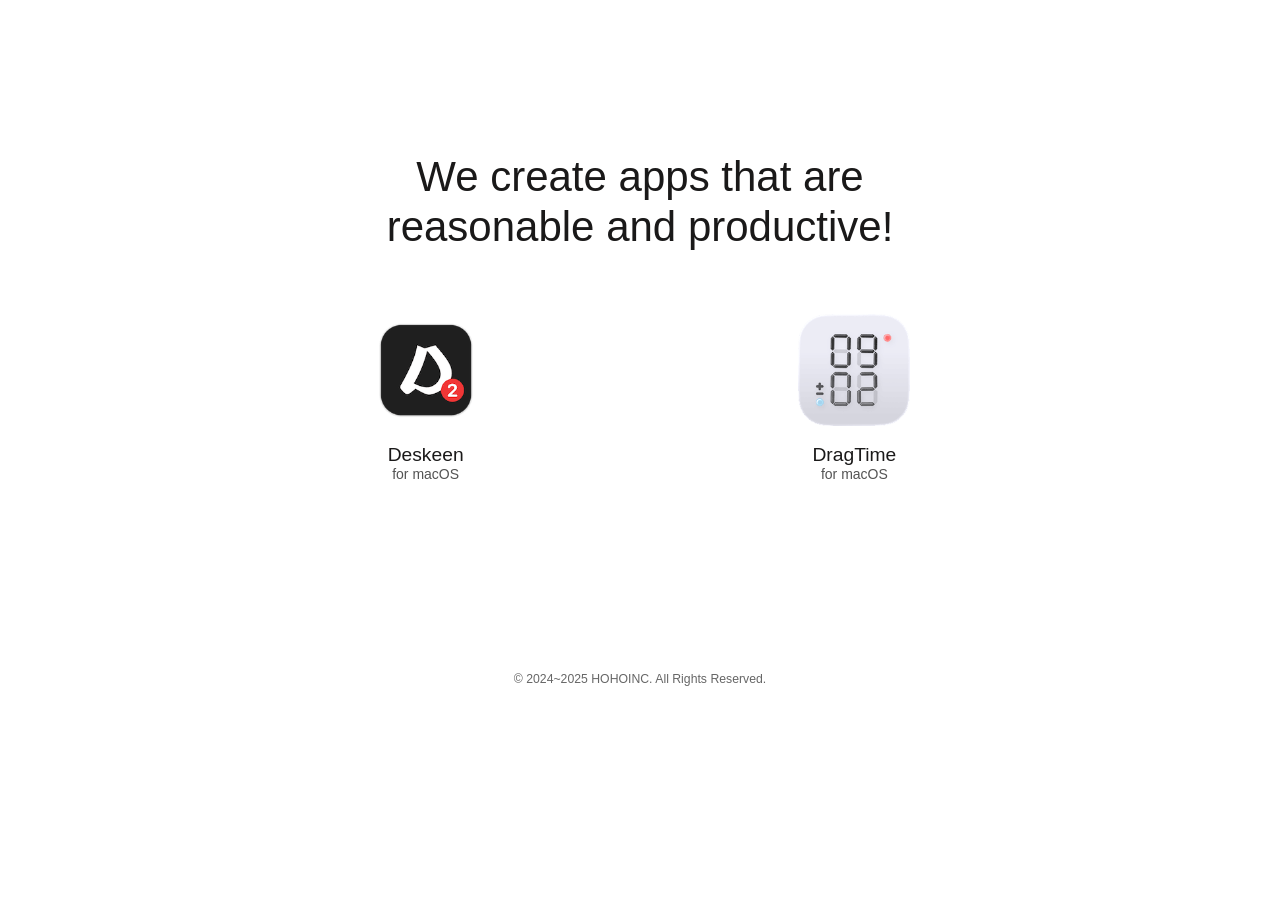
==== commit 32f44344: "Update htmls" ====
--- a/index.html
+++ b/index.html
@@ -1,20 +1,28 @@
 <!DOCTYPE html>
 <html lang="en">
-<head>
-<meta charset="utf-8">
-<meta name="viewport" content="width=device-width">
+    <head>
+    <meta charset="utf-8">
+    <meta name="viewport" content="width=device-width">
 
-<meta name="description" content="HOHOINC makes Deskeen and DragTime for macOS. We create apps that are reasonable and productive!">
-<title>HOHOINC | We create apps that are reasonable and productive!</title>
+    <meta name="description" content="HOHOINC makes Deskeen and DragTime for macOS. We create apps that are reasonable and productive!">
+    <title>HOHOINC | We create apps that are reasonable and productive!</title>
 
-<link rel="icon" href="images/hohoinc-favicon.ico">
-<link rel="apple-touch-icon" sizes="180x180" href="images/hohoinc-apple-touch-icon.png">
-<link rel="icon" type="image/png" sizes="32x32" href="images/hohoinc-favicon-32x32.png">
-<link rel="icon" type="image/png" sizes="16x16" href="images/hohoinc-favicon-16x16.png">
-<link rel="manifest" href="hohoinc-site.webmanifest">
+        <link rel="icon" href="images/hohoinc-favicon.ico">
+    <link rel="apple-touch-icon" sizes="180x180" href="images/hohoinc-apple-touch-icon.png">
+    <link rel="apple-touch-icon" sizes="60x60" href="images/hohoinc-favicon-32x32.png">
+    <link rel="apple-touch-icon" sizes="72x72" href="images/hohoinc-favicon-32x32.png">
+    <link rel="apple-touch-icon" sizes="76x76" href="images/hohoinc-favicon-32x32.png">
+    <link rel="apple-touch-icon" sizes="114x114" href="images/hohoinc-favicon-32x32.png">
+    <link rel="apple-touch-icon" sizes="120x120" href="images/hohoinc-favicon-32x32.png">
+    <link rel="apple-touch-icon" sizes="144x144" href="images/hohoinc-favicon-32x32.png">
+    <link rel="apple-touch-icon" sizes="152x152" href="images/hohoinc-favicon-32x32.png">
+    <link rel="apple-touch-icon" sizes="180x180" href="images/hohoinc-apple-touch-icon.png">
+    <link rel="icon" type="image/png" sizes="32x32" href="images/hohoinc-favicon-32x32.png">
+    <link rel="icon" type="image/png" sizes="16x16" href="images/hohoinc-favicon-16x16.png">
+    <link rel="manifest" href="hohoinc-site.webmanifest">
 
-<link rel="stylesheet" href="css/main.css" type="text/css">
-</head>
+    <link rel="stylesheet" href="css/main.css" type="text/css">
+    </head>
 <body class=" products en">
 
 <section class="home standalone">
@@ -31,12 +39,12 @@
                         <h2>Deskeen <small>for macOS</small></h2>
                     </a>
                 </li>
-                <!-- <li>
+                <li>
                     <a href="dragtime.html">
 						<img src="images/dragtime_app.png" srcset="images/dragtime_app@2x.png 2x" alt="DragTime for macOS" />
                         <h2>DragTime <small>for macOS</small></h2>
                     </a>
-                </li>-->
+                </li>
             </ul>
         </div>
     </div>
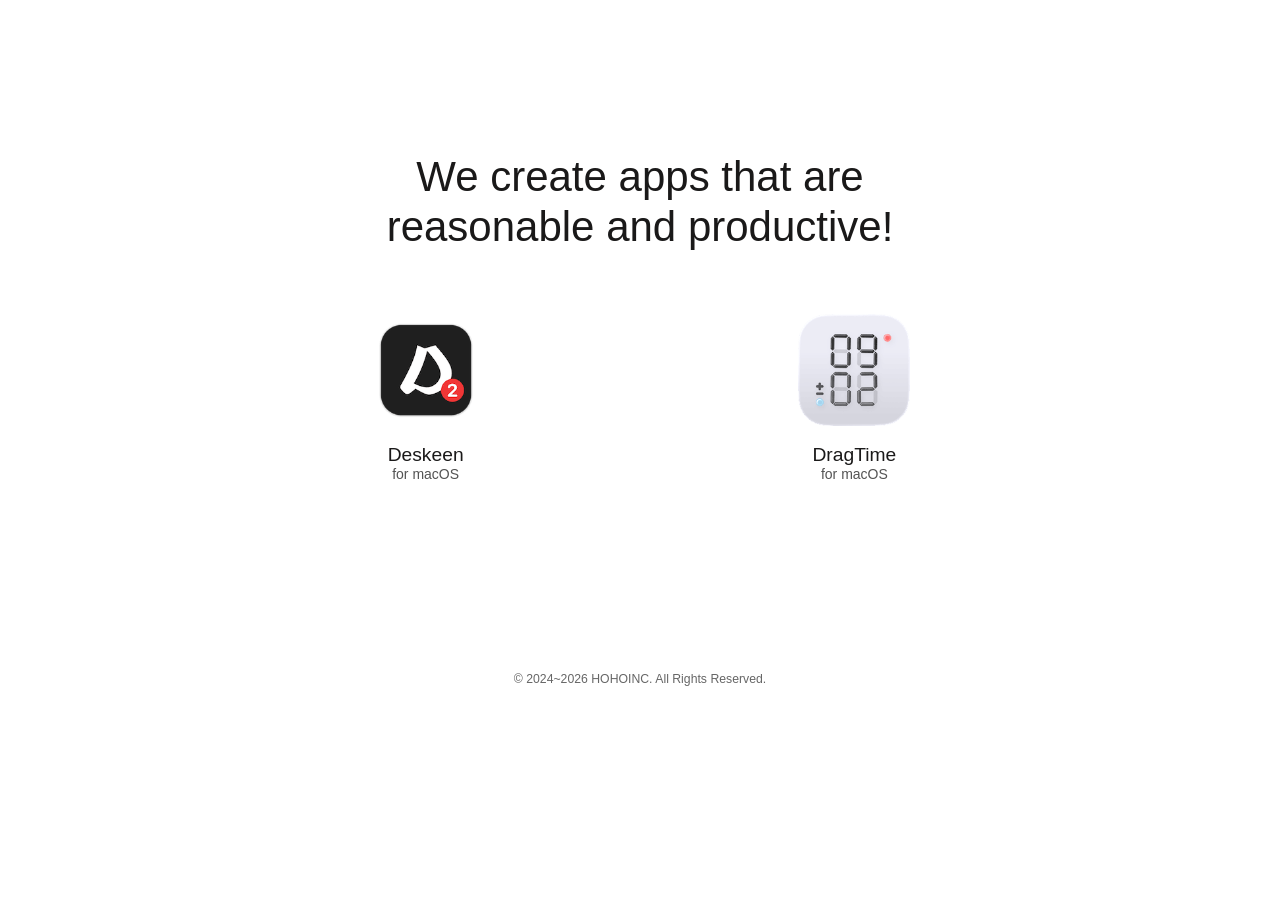
==== commit e9c085ea: "Deskeen 2.0.1" ====
--- a/index.html
+++ b/index.html
@@ -52,7 +52,7 @@
 
 <footer class="main-footer" role="contentinfo">
     <div class="wrapper">
-        <p class="copyright">&copy; 2024~2025 HOHOINC. All Rights Reserved.</p>
+        <p class="copyright">&copy; 2024~2026 HOHOINC. All Rights Reserved.</p>
     </div>
 </footer>
 
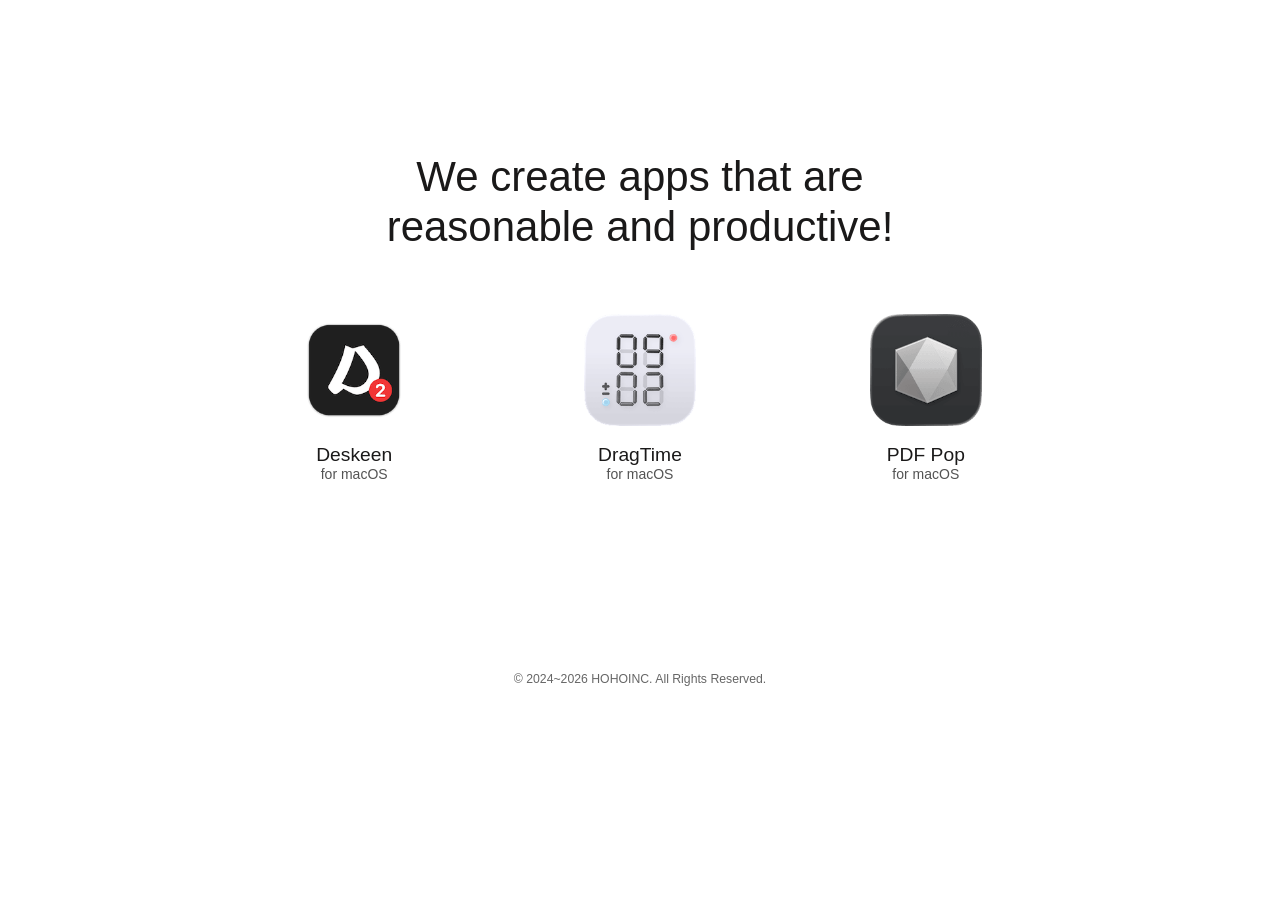
==== commit 37504be7: "Add PDF Pop" ====
--- a/index.html
+++ b/index.html
@@ -45,6 +45,12 @@
                         <h2>DragTime <small>for macOS</small></h2>
                     </a>
                 </li>
+                <li>
+                    <a href="pdfpop.html">
+						<img src="images/pdfpop_app.png" srcset="images/pdfpop_app@2x.png 2x" alt="PDF Pop for macOS" />
+                        <h2>PDF Pop <small>for macOS</small></h2>
+                    </a>
+                </li>
             </ul>
         </div>
     </div>
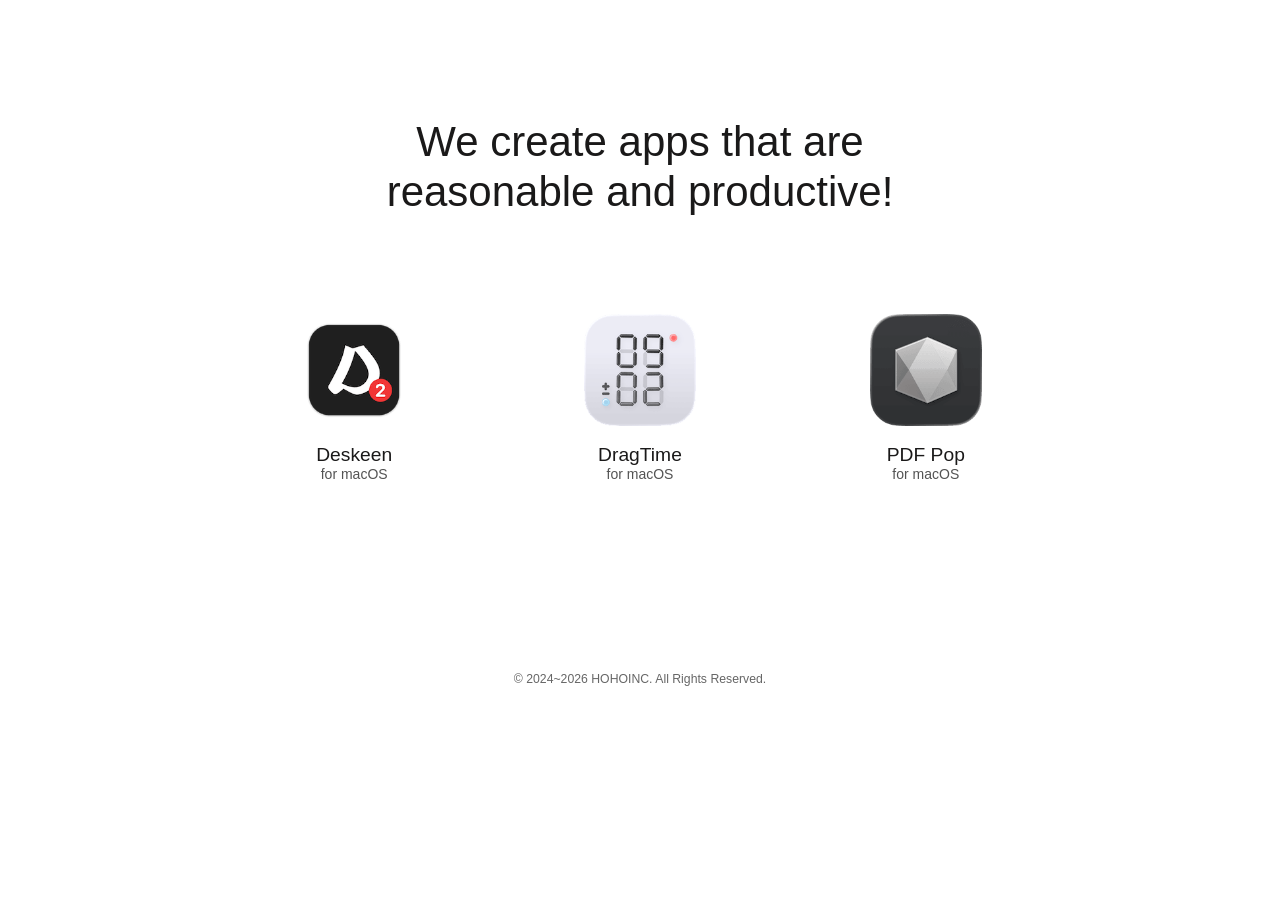
==== commit 16352be1: "Update Dock Float" ====
--- a/index.html
+++ b/index.html
@@ -35,7 +35,7 @@
             <ul class="products row distribute">
 				<li>
                 	<a href="deskeen.html">
-						<img src="images/deskeen_app.png" srcset="images/deskeen_app@2x.png 2x" class="ios" alt="Deskeen for macOS" />
+						<img src="images/deskeen_app.png" srcset="images/deskeen_app@2x.png 2x" alt="Deskeen for macOS" />
                         <h2>Deskeen <small>for macOS</small></h2>
                     </a>
                 </li>
@@ -52,6 +52,22 @@
                     </a>
                 </li>
             </ul>
+            <!-- <ul class="products row distribute">
+				<li>
+                	<a href="dockfloat.html">
+						<img src="images/dockfloat_app.png" srcset="images/dockfloat_app@2x.png 2x" alt="Dock Float for macOS & iOS" />
+                        <h2>Dock Float <small>for macOS & iOS</small></h2>
+                    </a>
+                </li>
+                <li>
+                    <img src="images/empty-box.png" srcset="images/empty-box@2x.png 2x" alt="" />
+                    <h2>&nbsp;</h2>
+                </li>
+                <li>
+                    <img src="images/empty-box.png" srcset="images/empty-box@2x.png 2x" alt="" />
+                    <h2>&nbsp;</h2>
+                </li>
+            </ul> -->
         </div>
     </div>
 </section>
--- a/css/main.css
+++ b/css/main.css
@@ -581,6 +581,8 @@
 }
 
 .home .products li {
+    padding-top: 2.5rem !important;
+    padding-bottom: 2.5rem !important;
     margin-bottom: 2.5rem !important
 }
 
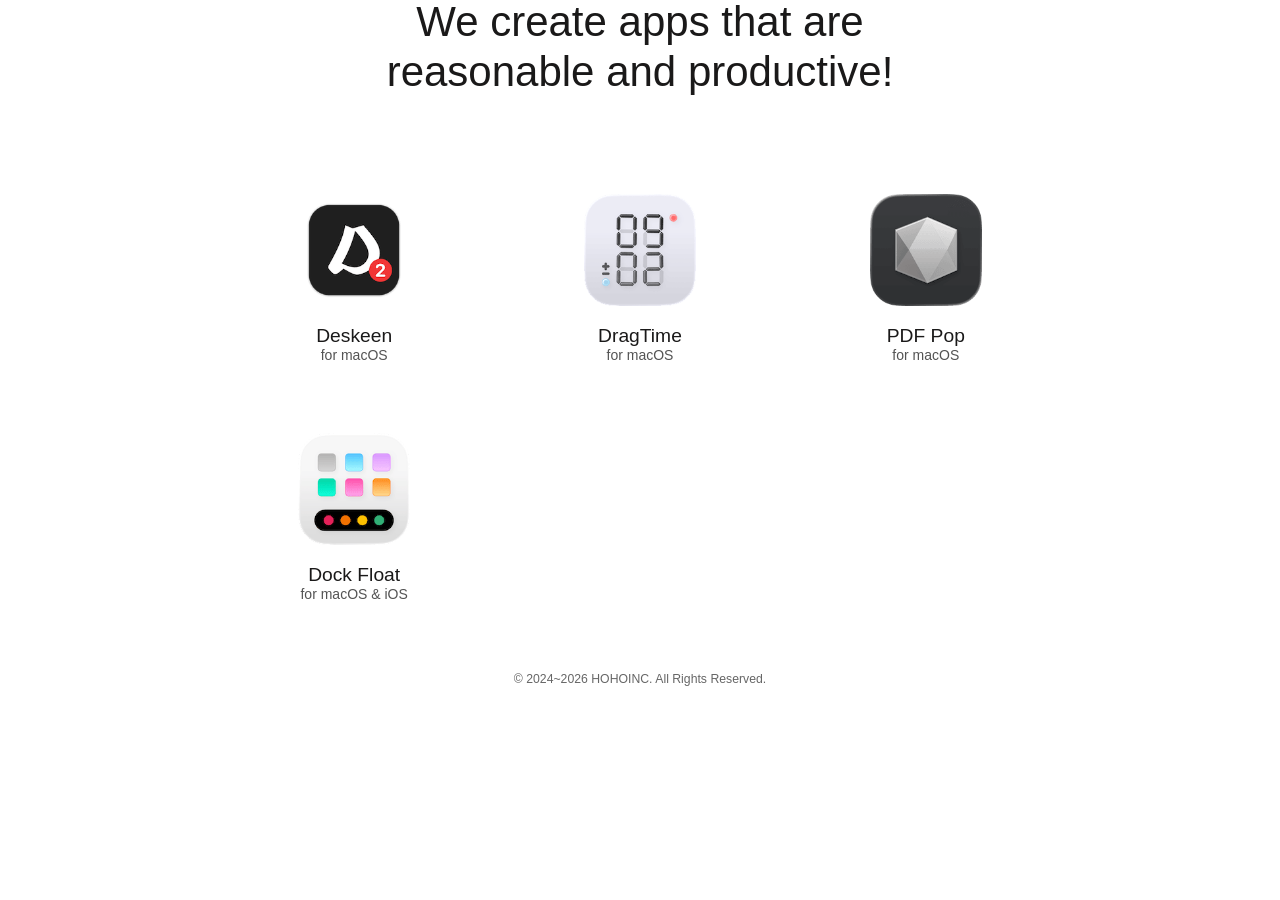
==== commit f0e953c9: "Release Dock Float" ====
--- a/index.html
+++ b/index.html
@@ -52,7 +52,7 @@
                     </a>
                 </li>
             </ul>
-            <!-- <ul class="products row distribute">
+            <ul class="products row distribute">
 				<li>
                 	<a href="dockfloat.html">
 						<img src="images/dockfloat_app.png" srcset="images/dockfloat_app@2x.png 2x" alt="Dock Float for macOS & iOS" />
@@ -67,7 +67,7 @@
                     <img src="images/empty-box.png" srcset="images/empty-box@2x.png 2x" alt="" />
                     <h2>&nbsp;</h2>
                 </li>
-            </ul> -->
+            </ul>
         </div>
     </div>
 </section>
